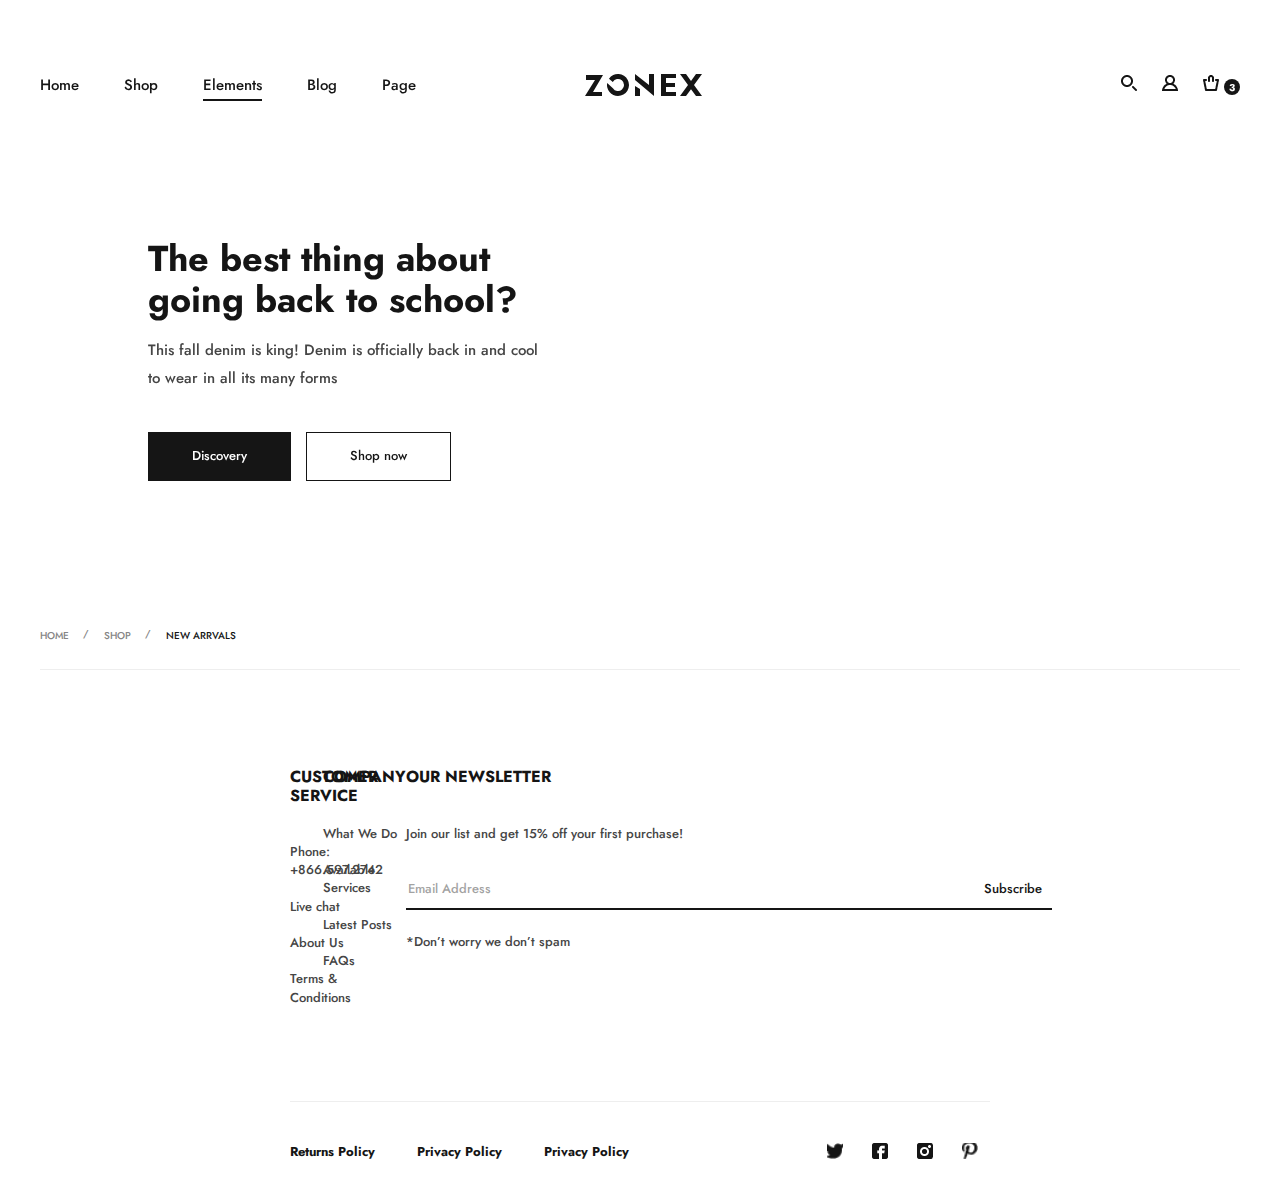
==== catalog.html @ 2f4a209f "Add catalog.html and style catalog" ====
<!DOCTYPE html>
<html lang="ru">

<head>
	<meta charset="UTF-8">
	<meta name="viewport" content="width=device-width, initial-scale=1.0">
	<link rel="shortcut icon" href="img/favicon.ico" type="image/x-icon">
	<meta http-equiv="X-UA-Compatible" content="ie=edge">
	<meta name="theme-color" content="#111111">
	<title>New site</title>
	<link rel="stylesheet" href="css/main.min.css">
</head>

<body>
	<div class="site-container">
		<header class="header catalog-header">
	<div class="container header__container container-narrow">
		<nav class="nav header__nav">
			<ul class="nav__list">
				<li class="nav__item"><a href="#" class="main-link nav__link">Home</a></li>
				<li class="nav__item"><a href="#" class="main-link nav__link">Shop</a></li>
				<li class="nav__item"><a href="#" class="main-link nav__link nav__link--current">Elements</a></li>
				<li class="nav__item"><a href="#" class="main-link nav__link">Blog</a></li>
				<li class="nav__item"><a href="#" class="main-link nav__link">Page</a></li>
			</ul>
		</nav>

		<a href="#" class="logo header__logo" aria-label="logo">
			<svg>
				<use xlink:href="./img/sprite.svg#logo" />
			</svg>
		</a>

		<ul class="shop-nav header__shop-nav">
			<li class="shop-nav__item">
				<form action="#" class="shop-nav__search-form search-form">
					<button class="search-form__btn btn-reset" aria-label="Find"></button>
				</form>
			</li>
			<li class="shop-nav__item">
				<a href="#" class="shop-nav__link shop-nav__link--user" aria-label="Go to cabinet"></a>
			</li>
			<li class="shop-nav__item">
				<a href="#" class="shop-nav__link cart" aria-label="Go to cart">
					<span class="cart__icon"></span>
					<span class="cart__quantity">3</span>
				</a>
			</li>
		</ul>
	</div>
</header>
		<main class="main">
			<div class="hero-catalog">
	<div class="container hero-catalog__container container-narrow">
		<div class="hero-catalog__slider">
			<div class="swiper-wrapper">

				<div class="swiper-slide">
					<div class="catalog-slide">
						<h2 class="catalog-slide__title">The best thing about going back to school?</h2>
						<p class="catalog-slide__descr">This fall denim is king! Denim is officially back in and cool to wear in all
							its many forms</p>
						<div class="catalog-slide__btns">
							<a href="#" class="catalog-slide__link catalog-slide__link--dark">Discovery</a>
							<a href="#" class="catalog-slide__link catalog-slide__link--light">Shop now</a>
						</div>
					</div>
				</div>

			</div>
		</div>
	</div>
</div>
			<section class="catalog">
				<h2 class="visually-hidden">catalog</h2>
				<div class="breadcrumbs">
	<div class="container container-narrow">
		<ul class="breadcrumbs__list">
			<li class="breadcrumbs__item"><a href="#" class="breadcrumbs__link">Home</a></li>
			<li class="breadcrumbs__item"><a href="#" class="breadcrumbs__link">Shop</a></li>
			<li class="breadcrumbs__item"><a href="#" class="breadcrumbs__link breadcrumbs__link--current">New Arrvals</a>
			</li>
		</ul>
	</div>
</div>
				<div class="catalog-content">
					
					
				</div>
			</section>

		</main>
		<footer class="footer">
	<div class="container footer__container">
		<div class="footer__content">
			<div class="footer__top">
				<div class="footer__column">
					<h3 class="footer__title">Customer service</h3>
					<ul class="footer__list">
						<li class="footer__item">
							<a href="tel:+8665972742" class="footer__link">Phone: +866.597.2742</a>
						</li>
						<li class="footer__item">
							<a href="#" class="footer__link">Live chat</a>
						</li>
						<li class="footer__item">
							<a href="#" class="footer__link">About Us</a>
						</li>
						<li class="footer__item">
							<a href="#" class="footer__link">Terms & Conditions</a>
						</li>
					</ul>
				</div>

				<div class="footer__column">
					<h3 class="footer__title">Company</h3>
					<ul class="footer__list">
						<li class="footer__item">
							<a href="#" class="footer__link">What We Do</a>
						</li>
						<li class="footer__item">
							<a href="#" class="footer__link">Available Services</a>
						</li>
						<li class="footer__item">
							<a href="#" class="footer__link">Latest Posts</a>
						</li>
						<li class="footer__item">
							<a href="#" class="footer__link">FAQs</a>
						</li>
					</ul>
				</div>

				<div class="footer__column">
					<h3 class="footer__title">Our newsletter</h3>
					<form action="#" class="footer__form subscribe-form">
						<h4 class="subscribe-form__title">Join our list and get 15% off your first purchase!</h4>
						<label class="subscribe-form__field">
							<input type="email" class="subscribe-form__email" placeholder="Email Address" required />
						</label>
						<button class="btn-reset subscribe-form__btn">Subscribe</button>
					</form>
					<span class="footer__text">*Don’t worry we don’t spam</span>
				</div>
			</div>

			<div class="footer__bottom">
				<div class="footer__left">
					<ul class="footer__list footer__list--row">
						<li class="footer__item">
							<a href="#" class="footer__link footer__link--row">Returns Policy</a>
						</li>
						<li class="footer__item">
							<a href="#" class="footer__link footer__link--row">Privacy Policy</a>
						</li>
						<li class="footer__item">
							<a href="#" class="footer__link footer__link--row">Privacy Policy</a>
						</li>
					</ul>
				</div>

				<div class="footer__right">
					<ul class="social footer__social">
						<li class="social__item">
							<a href="#" class="social__link social__link--tw" aria-label="Go to twitter"></a>
						</li>
						<li class="social__item">
							<a href="#" class="social__link social__link--fb" aria-label="Go to facebook"></a>
						</li>
						<li class="social__item">
							<a href="#" class="social__link social__link--in" aria-label="Go to instagram"></a>
						</li>
						<li class="social__item">
							<a href="#" class="social__link social__link--pin" aria-label="Go to pinterest"></a>
						</li>
					</ul>
				</div>
			</div>
		</div>
	</div>
</footer>
		
	</div>
	<script src="js/main.js"></script>
</body>

</html>
---- css/main.min.css ----
@font-face{font-family:swiper-icons;src:url('data:application/font-woff;charset=utf-8;base64, [base64]//wADZ2x5ZgAAAywAAADMAAAD2MHtryVoZWFkAAABbAAAADAAAAA2E2+eoWhoZWEAAAGcAAAAHwAAACQC9gDzaG10eAAAAigAAAAZAAAArgJkABFsb2NhAAAC0AAAAFoAAABaFQAUGG1heHAAAAG8AAAAHwAAACAAcABAbmFtZQAAA/gAAAE5AAACXvFdBwlwb3N0AAAFNAAAAGIAAACE5s74hXjaY2BkYGAAYpf5Hu/j+W2+MnAzMYDAzaX6QjD6/4//Bxj5GA8AuRwMYGkAPywL13jaY2BkYGA88P8Agx4j+/8fQDYfA1AEBWgDAIB2BOoAeNpjYGRgYNBh4GdgYgABEMnIABJzYNADCQAACWgAsQB42mNgYfzCOIGBlYGB0YcxjYGBwR1Kf2WQZGhhYGBiYGVmgAFGBiQQkOaawtDAoMBQxXjg/wEGPcYDDA4wNUA2CCgwsAAAO4EL6gAAeNpj2M0gyAACqxgGNWBkZ2D4/wMA+xkDdgAAAHjaY2BgYGaAYBkGRgYQiAHyGMF8FgYHIM3DwMHABGQrMOgyWDLEM1T9/w8UBfEMgLzE////P/5//f/V/xv+r4eaAAeMbAxwIUYmIMHEgKYAYjUcsDAwsLKxc3BycfPw8jEQA/[base64]/uznmfPFBNODM2K7MTQ45YEAZqGP81AmGGcF3iPqOop0r1SPTaTbVkfUe4HXj97wYE+yNwWYxwWu4v1ugWHgo3S1XdZEVqWM7ET0cfnLGxWfkgR42o2PvWrDMBSFj/IHLaF0zKjRgdiVMwScNRAoWUoH78Y2icB/yIY09An6AH2Bdu/UB+yxopYshQiEvnvu0dURgDt8QeC8PDw7Fpji3fEA4z/PEJ6YOB5hKh4dj3EvXhxPqH/SKUY3rJ7srZ4FZnh1PMAtPhwP6fl2PMJMPDgeQ4rY8YT6Gzao0eAEA409DuggmTnFnOcSCiEiLMgxCiTI6Cq5DZUd3Qmp10vO0LaLTd2cjN4fOumlc7lUYbSQcZFkutRG7g6JKZKy0RmdLY680CDnEJ+UMkpFFe1RN7nxdVpXrC4aTtnaurOnYercZg2YVmLN/d/gczfEimrE/fs/bOuq29Zmn8tloORaXgZgGa78yO9/cnXm2BpaGvq25Dv9S4E9+5SIc9PqupJKhYFSSl47+Qcr1mYNAAAAeNptw0cKwkAAAMDZJA8Q7OUJvkLsPfZ6zFVERPy8qHh2YER+3i/BP83vIBLLySsoKimrqKqpa2hp6+jq6RsYGhmbmJqZSy0sraxtbO3sHRydnEMU4uR6yx7JJXveP7WrDycAAAAAAAH//wACeNpjYGRgYOABYhkgZgJCZgZNBkYGLQZtIJsFLMYAAAw3ALgAeNolizEKgDAQBCchRbC2sFER0YD6qVQiBCv/H9ezGI6Z5XBAw8CBK/m5iQQVauVbXLnOrMZv2oLdKFa8Pjuru2hJzGabmOSLzNMzvutpB3N42mNgZGBg4GKQYzBhYMxJLMlj4GBgAYow/P/PAJJhLM6sSoWKfWCAAwDAjgbRAAB42mNgYGBkAIIbCZo5IPrmUn0hGA0AO8EFTQAA') format('woff');font-weight:400;font-style:normal}:root{--swiper-theme-color:#007aff;--swiper-navigation-size:44px;--color-black:#000;--color-white:#fff;--color-dark:#151515;--color-quillGray:#e5e5e3;--color-gray:#858585;--color-tundora:#454545}.swiper-container{margin-left:auto;margin-right:auto;position:relative;overflow:hidden;list-style:none;padding:0;z-index:1}.swiper-container-vertical>.swiper-wrapper{flex-direction:column}.swiper-wrapper{position:relative;width:100%;height:100%;z-index:1;display:flex;transition-property:transform;box-sizing:content-box}.swiper-container-android .swiper-slide,.swiper-wrapper{transform:translate3d(0,0,0)}.swiper-container-multirow>.swiper-wrapper{flex-wrap:wrap}.swiper-container-multirow-column>.swiper-wrapper{flex-wrap:wrap;flex-direction:column}.swiper-container-free-mode>.swiper-wrapper{transition-timing-function:ease-out;margin:0 auto}.swiper-slide{flex-shrink:0;width:100%;height:100%;position:relative;transition-property:transform}.swiper-slide-invisible-blank{visibility:hidden}.swiper-container-autoheight,.swiper-container-autoheight .swiper-slide{height:auto}.swiper-container-autoheight .swiper-wrapper{align-items:flex-start;transition-property:transform,height}.swiper-container-3d{perspective:1200px}.swiper-container-3d .swiper-cube-shadow,.swiper-container-3d .swiper-slide,.swiper-container-3d .swiper-slide-shadow-bottom,.swiper-container-3d .swiper-slide-shadow-left,.swiper-container-3d .swiper-slide-shadow-right,.swiper-container-3d .swiper-slide-shadow-top,.swiper-container-3d .swiper-wrapper{transform-style:preserve-3d}.swiper-container-3d .swiper-slide-shadow-bottom,.swiper-container-3d .swiper-slide-shadow-left,.swiper-container-3d .swiper-slide-shadow-right,.swiper-container-3d .swiper-slide-shadow-top{position:absolute;left:0;top:0;width:100%;height:100%;pointer-events:none;z-index:10}.swiper-container-3d .swiper-slide-shadow-left{background-image:linear-gradient(to left,rgba(0,0,0,.5),rgba(0,0,0,0))}.swiper-container-3d .swiper-slide-shadow-right{background-image:linear-gradient(to right,rgba(0,0,0,.5),rgba(0,0,0,0))}.swiper-container-3d .swiper-slide-shadow-top{background-image:linear-gradient(to top,rgba(0,0,0,.5),rgba(0,0,0,0))}.swiper-container-3d .swiper-slide-shadow-bottom{background-image:linear-gradient(to bottom,rgba(0,0,0,.5),rgba(0,0,0,0))}.swiper-container-css-mode>.swiper-wrapper{overflow:auto;scrollbar-width:none;-ms-overflow-style:none}.swiper-container-css-mode>.swiper-wrapper::-webkit-scrollbar{display:none}.swiper-container-css-mode>.swiper-wrapper>.swiper-slide{scroll-snap-align:start start}.swiper-container-horizontal.swiper-container-css-mode>.swiper-wrapper{scroll-snap-type:x mandatory}.swiper-container-vertical.swiper-container-css-mode>.swiper-wrapper{scroll-snap-type:y mandatory}.swiper-button-next,.swiper-button-prev{position:absolute;top:50%;width:calc(var(--swiper-navigation-size)/ 44 * 27);height:var(--swiper-navigation-size);margin-top:calc(-1 * var(--swiper-navigation-size)/ 2);z-index:10;cursor:pointer;display:flex;align-items:center;justify-content:center;color:var(--swiper-navigation-color,var(--swiper-theme-color))}.swiper-button-next.swiper-button-disabled,.swiper-button-prev.swiper-button-disabled{opacity:.35;cursor:auto;pointer-events:none}.swiper-button-next:after,.swiper-button-prev:after{font-family:swiper-icons;font-size:var(--swiper-navigation-size);text-transform:none!important;letter-spacing:0;text-transform:none;font-variant:initial;line-height:1}.swiper-button-prev,.swiper-container-rtl .swiper-button-next{left:10px;right:auto}.swiper-button-prev:after,.swiper-container-rtl .swiper-button-next:after{content:'prev'}.swiper-button-next,.swiper-container-rtl .swiper-button-prev{right:10px;left:auto}.swiper-button-next:after,.swiper-container-rtl .swiper-button-prev:after{content:'next'}.swiper-button-next.swiper-button-white,.swiper-button-prev.swiper-button-white{--swiper-navigation-color:#ffffff}.swiper-button-next.swiper-button-black,.swiper-button-prev.swiper-button-black{--swiper-navigation-color:#000000}.swiper-button-lock{display:none}.swiper-pagination{position:absolute;text-align:center;transition:opacity .3s;transform:translate3d(0,0,0);z-index:10}.swiper-pagination.swiper-pagination-hidden{opacity:0}.swiper-container-horizontal>.swiper-pagination-bullets,.swiper-pagination-custom,.swiper-pagination-fraction{left:0;width:100%}.swiper-pagination-bullets-dynamic{overflow:hidden;font-size:0}.swiper-pagination-bullets-dynamic .swiper-pagination-bullet{transform:scale(.33);position:relative}.swiper-pagination-bullets-dynamic .swiper-pagination-bullet-active,.swiper-pagination-bullets-dynamic .swiper-pagination-bullet-active-main{transform:scale(1)}.swiper-pagination-bullets-dynamic .swiper-pagination-bullet-active-prev{transform:scale(.66)}.swiper-pagination-bullets-dynamic .swiper-pagination-bullet-active-prev-prev{transform:scale(.33)}.swiper-pagination-bullets-dynamic .swiper-pagination-bullet-active-next{transform:scale(.66)}.swiper-pagination-bullets-dynamic .swiper-pagination-bullet-active-next-next{transform:scale(.33)}.swiper-pagination-bullet{width:8px;height:8px;display:inline-block;border-radius:100%;background:#000;opacity:.2}button.swiper-pagination-bullet{border:none;margin:0;padding:0;box-shadow:none;-webkit-appearance:none;-moz-appearance:none;appearance:none}.swiper-pagination-clickable .swiper-pagination-bullet{cursor:pointer}.swiper-pagination-bullet-active{opacity:1;background:var(--swiper-pagination-color,var(--swiper-theme-color))}.swiper-container-vertical>.swiper-pagination-bullets{right:10px;top:50%;transform:translate3d(0,-50%,0)}.swiper-container-vertical>.swiper-pagination-bullets .swiper-pagination-bullet{margin:6px 0;display:block}.swiper-container-vertical>.swiper-pagination-bullets.swiper-pagination-bullets-dynamic{top:50%;transform:translateY(-50%);width:8px}.swiper-container-vertical>.swiper-pagination-bullets.swiper-pagination-bullets-dynamic .swiper-pagination-bullet{display:inline-block;transition:transform .2s,top .2s}.swiper-container-horizontal>.swiper-pagination-bullets.swiper-pagination-bullets-dynamic{left:50%;transform:translateX(-50%);white-space:nowrap}.swiper-container-horizontal>.swiper-pagination-bullets.swiper-pagination-bullets-dynamic .swiper-pagination-bullet{transition:transform .2s,left .2s}.swiper-container-horizontal.swiper-container-rtl>.swiper-pagination-bullets-dynamic .swiper-pagination-bullet{transition:transform .2s,right .2s}.swiper-pagination-progressbar{background:rgba(0,0,0,.25);position:absolute}.swiper-pagination-progressbar .swiper-pagination-progressbar-fill{background:var(--swiper-pagination-color,var(--swiper-theme-color));position:absolute;left:0;top:0;width:100%;height:100%;transform:scale(0);transform-origin:left top}.swiper-container-rtl .swiper-pagination-progressbar .swiper-pagination-progressbar-fill{transform-origin:right top}.swiper-container-horizontal>.swiper-pagination-progressbar,.swiper-container-vertical>.swiper-pagination-progressbar.swiper-pagination-progressbar-opposite{width:100%;height:4px;left:0;top:0}.swiper-container-horizontal>.swiper-pagination-progressbar.swiper-pagination-progressbar-opposite,.swiper-container-vertical>.swiper-pagination-progressbar{width:4px;height:100%;left:0;top:0}.swiper-pagination-white{--swiper-pagination-color:#ffffff}.swiper-pagination-black{--swiper-pagination-color:#000000}.swiper-pagination-lock{display:none}.swiper-scrollbar{border-radius:10px;position:relative;-ms-touch-action:none;background:rgba(0,0,0,.1)}.swiper-container-horizontal>.swiper-scrollbar{position:absolute;left:1%;bottom:3px;z-index:50;height:5px;width:98%}.swiper-container-vertical>.swiper-scrollbar{position:absolute;right:3px;top:1%;z-index:50;width:5px;height:98%}.swiper-scrollbar-drag{height:100%;width:100%;position:relative;background:rgba(0,0,0,.5);border-radius:10px;left:0;top:0}.swiper-scrollbar-cursor-drag{cursor:move}.swiper-scrollbar-lock{display:none}.swiper-zoom-container{width:100%;height:100%;display:flex;justify-content:center;align-items:center;text-align:center}.swiper-zoom-container>canvas,.swiper-zoom-container>img,.swiper-zoom-container>svg{max-width:100%;max-height:100%;object-fit:contain}.swiper-slide-zoomed{cursor:move}.swiper-lazy-preloader{width:42px;height:42px;position:absolute;left:50%;top:50%;margin-left:-21px;margin-top:-21px;z-index:10;transform-origin:50%;animation:1s linear infinite swiper-preloader-spin;box-sizing:border-box;border:4px solid var(--swiper-preloader-color,var(--swiper-theme-color));border-radius:50%;border-top-color:transparent}.swiper-lazy-preloader-white{--swiper-preloader-color:#fff}.swiper-lazy-preloader-black{--swiper-preloader-color:#000}@keyframes swiper-preloader-spin{100%{transform:rotate(360deg)}}.swiper-container .swiper-notification{position:absolute;left:0;top:0;pointer-events:none;opacity:0;z-index:-1000}.swiper-container-fade.swiper-container-free-mode .swiper-slide{transition-timing-function:ease-out}.swiper-container-fade .swiper-slide{pointer-events:none;transition-property:opacity}.swiper-container-fade .swiper-slide .swiper-slide{pointer-events:none}.swiper-container-fade .swiper-slide-active,.swiper-container-fade .swiper-slide-active .swiper-slide-active{pointer-events:auto}.swiper-container-cube{overflow:visible}.swiper-container-cube .swiper-slide{pointer-events:none;-webkit-backface-visibility:hidden;backface-visibility:hidden;z-index:1;visibility:hidden;transform-origin:0 0;width:100%;height:100%}.swiper-container-cube .swiper-slide .swiper-slide{pointer-events:none}.swiper-container-cube.swiper-container-rtl .swiper-slide{transform-origin:100% 0}.swiper-container-cube .swiper-slide-active,.swiper-container-cube .swiper-slide-active .swiper-slide-active{pointer-events:auto}.swiper-container-cube .swiper-slide-active,.swiper-container-cube .swiper-slide-next,.swiper-container-cube .swiper-slide-next+.swiper-slide,.swiper-container-cube .swiper-slide-prev{pointer-events:auto;visibility:visible}.swiper-container-cube .swiper-slide-shadow-bottom,.swiper-container-cube .swiper-slide-shadow-left,.swiper-container-cube .swiper-slide-shadow-right,.swiper-container-cube .swiper-slide-shadow-top{z-index:0;-webkit-backface-visibility:hidden;backface-visibility:hidden}.swiper-container-cube .swiper-cube-shadow{position:absolute;left:0;bottom:0;width:100%;height:100%;background:#000;opacity:.6;-webkit-filter:blur(50px);filter:blur(50px);z-index:0}.swiper-container-flip{overflow:visible}.swiper-container-flip .swiper-slide{pointer-events:none;-webkit-backface-visibility:hidden;backface-visibility:hidden;z-index:1}.swiper-container-flip .swiper-slide .swiper-slide{pointer-events:none}.swiper-container-flip .swiper-slide-active,.swiper-container-flip .swiper-slide-active .swiper-slide-active{pointer-events:auto}.swiper-container-flip .swiper-slide-shadow-bottom,.swiper-container-flip .swiper-slide-shadow-left,.swiper-container-flip .swiper-slide-shadow-right,.swiper-container-flip .swiper-slide-shadow-top{z-index:0;-webkit-backface-visibility:hidden;backface-visibility:hidden}@font-face{font-family:Jost;src:url(../fonts/Jost-Bold.woff2) format("woff2");font-weight:700;font-display:swap;font-style:normal}@font-face{font-family:Jost;src:url(../fonts/Jost-Medium.woff2) format("woff2");font-weight:500;font-display:swap;font-style:normal}/*! normalize.css v8.0.1 | MIT License | github.com/necolas/normalize.css */html{line-height:1.15;-webkit-text-size-adjust:100%;box-sizing:border-box}details,main{display:block}h1{font-size:2em;margin:.67em 0}hr{box-sizing:content-box;height:0;overflow:visible}code,kbd,pre,samp{font-family:monospace,monospace;font-size:1em}a{background-color:transparent;text-decoration:none;color:inherit}abbr[title]{border-bottom:none;text-decoration:underline;-webkit-text-decoration:underline dotted;text-decoration:underline dotted}b,strong{font-weight:bolder}small{font-size:80%}sub,sup{font-size:75%;line-height:0;position:relative;vertical-align:baseline}sub{bottom:-.25em}sup{top:-.5em}img{border-style:none;max-width:100%}button,input,optgroup,select,textarea{font-family:inherit;font-size:100%;line-height:1.15;margin:0}button,input{overflow:visible}button,select{text-transform:none}[type=button],[type=reset],[type=submit],button{-webkit-appearance:button}[type=button]::-moz-focus-inner,[type=reset]::-moz-focus-inner,[type=submit]::-moz-focus-inner,button::-moz-focus-inner{border-style:none;padding:0}[type=button]:-moz-focusring,[type=reset]:-moz-focusring,[type=submit]:-moz-focusring,button:-moz-focusring{outline:ButtonText dotted 1px}fieldset{padding:.35em .75em .625em}legend{box-sizing:border-box;color:inherit;display:table;max-width:100%;padding:0;white-space:normal}progress{vertical-align:baseline}textarea{overflow:auto}[type=checkbox],[type=radio]{box-sizing:border-box;padding:0}[type=number]::-webkit-inner-spin-button,[type=number]::-webkit-outer-spin-button{height:auto}[type=search]{-webkit-appearance:textfield;outline-offset:-2px}[type=search]::-webkit-search-decoration{-webkit-appearance:none}::-webkit-file-upload-button{-webkit-appearance:button;font:inherit}summary{display:list-item}[hidden],template{display:none}*,::after,::before{box-sizing:inherit}body{margin:0;font-family:Jost,sans-serif;font-weight:500;color:var(--color-dark);background-color:var(--color-white)}ul{list-style:none;margin:0;padding:0}.is-outer{position:relative!important;left:-9999px!important}.site-container{overflow:hidden}.stop-scroll{position:fixed;left:0;top:0;overflow:hidden;width:100%;height:100vh}.is-hidden{display:none!important}.for-mobile{display:none}@media (max-width:1024px){.for-mobile{display:block}}.error{border:2px solid #ff4019!important}.visually-hidden{position:absolute!important;clip:rect(1px 1px 1px 1px);clip:rect(1px,1px,1px,1px);padding:0!important;border:0!important;height:1px!important;width:1px!important;overflow:hidden}.btn-reset{border:none;padding:0;background:0 0;cursor:pointer}.container{margin:0 auto;padding:0 40px}.js-focus-visible :focus:not(.focus-visible){outline:0}.main-link{font-size:15px;position:relative;color:var(--color-dark)}.main-link::before{position:absolute;content:"";display:block;width:0;height:2px;bottom:-5px;left:0;background-color:currentColor;opacity:0;transition:.3s}.main-link--white{color:var(--color-white)}.main-link:hover::before{width:100%;opacity:1}.container-narrow{max-width:1406px}.header{position:absolute;top:0;left:0;width:100%;z-index:1000}.header__container{display:flex;justify-content:space-between;align-items:center;padding-top:36px;padding-bottom:36px}.header__shop-nav{margin-left:250px}.logo{width:117px;height:22px}.logo svg{display:block;width:100%;height:100%;-o-object-fit:cover;object-fit:cover;fill:var(--color-dark)}.catalog-header{padding-top:38px}.nav__list{display:flex}.nav__item:not(:last-child){margin-right:45px}.nav__link--current::before{width:100%;opacity:1}.shop-nav{display:flex;align-items:center}.shop-nav__item:not(:last-child){margin-right:25px}.shop-nav__link{display:inline-block;width:16px;height:16px;background-position:center;background-repeat:no-repeat;background-size:cover}.shop-nav__link--user{background-image:url(../img/user.png)}.cart{width:auto;height:auto}.cart__icon{display:inline-block;width:16px;height:16px;background-position:center;background-repeat:no-repeat;background-size:cover;background-image:url(../img/cart.png)}.cart__quantity{display:inline-flex;align-items:center;border-radius:25px;font-size:10px;font-weight:700;padding:0 5px;height:16px;color:var(--color-white);background-color:var(--color-dark)}.search-form__btn{display:inline-block;width:16px;height:16px;background-image:url(../img/search.png);background-position:center;background-repeat:no-repeat;background-size:cover}.hero{position:relative;height:100vh;min-height:700px;background-color:var(--color-quillGray)}.hero::before{position:absolute;content:"";top:0;left:0;right:0;bottom:0;width:100%;background-color:rgba(var(--color-black),.5)}.hero__container{position:relative;height:100%}.hero__title{max-width:560px;margin:0 0 40px;font-size:72px;font-weight:700}.hero__descr{font-size:18px;margin:0}.hero__image{position:absolute;right:273px;bottom:0;height:967px;max-height:90%}.hero__content{display:flex;flex-direction:column;align-items:flex-start;justify-content:center;padding:0 260px;height:100%}.banner-slider{width:100%;height:100%;overflow:hidden}.banner-slider .swiper-slide{height:100%}.swiper-container-horizontal>.swiper-pagination-bullets,.swiper-pagination-custom,.swiper-pagination-fraction{bottom:46px}.swiper-container-horizontal>.swiper-pagination-bullets .swiper-pagination-bullet{margin:0 12px;width:6px;height:6px;background-color:var(--color-white);opacity:.5}.swiper-container-horizontal>.swiper-pagination-bullets .swiper-pagination-bullet-active{position:relative;background-color:var(--color-dark);opacity:1}.swiper-container-horizontal>.swiper-pagination-bullets .swiper-pagination-bullet-active::before{position:absolute;content:"";left:50%;top:50%;width:20px;height:20px;z-index:-1;transform:translate(-50%,-50%);background-color:var(--color-white);border-radius:100%}.marketing{position:absolute;bottom:50px;left:50px;display:flex;padding:10px;width:280px;background-color:var(--color-white);box-shadow:0 5px 30px 0 rgba(0,0,0,.1);z-index:10;transform:translateX(-150vw);transition:transform .3s}.marketing--visible{transform:translateX(0)}.marketing__text{margin-left:10px;min-height:34px}.marketing__image{flex-shrink:0}.marketing__image img{width:100%;height:100%;-o-object-fit:cover;object-fit:cover}.marketing__descr{display:block;font-size:11px;margin-bottom:5px;color:var(--color-gray)}.marketing__title{font-size:15px;margin:0 0 7px;padding-right:20px}.marketing__when-from{display:block;font-size:11px;padding-right:40px;color:var(--color-gray)}.marketing__close{position:absolute;right:10px;top:10px;padding:0;width:10px;height:10px;background-image:url(../img/close.png);background-repeat:no-repeat;background-size:cover}.banners__container{padding-top:50px;padding-bottom:50px}.banners__list{display:flex}.banners__item{flex-shrink:0;width:33%}.banners__item:not(:last-child){margin-right:.6%}.banners-article{padding:54px 45% 54px 60px;min-height:290px;background-color:#eeeeec;background-position:center;background-repeat:no-repeat;background-size:cover}.banners-article--midseason{background-image:url(../img/midseason.jpg)}.banners-article--summer{background-image:url(../img/summer.jpg)}.banners-article--accs{background-image:url(../img/accs.jpg)}.banners-article__title{margin:0 0 20px;font-size:36px}.main-products__container{padding-top:55px;padding-bottom:55px}.main-products__nav{display:flex;justify-content:center;margin-bottom:46px}.main-products__item{margin:0 18px}.main-products__btn{font-size:24px}.main-products__btn--current::before{width:100%;opacity:1}.main-products__more{display:inline-flex;flex-direction:column;align-items:center;color:var(--color-gray);font-size:13px;font-weight:500;margin-top:95px}.main-products__more span{display:inline-block;margin-bottom:12px}.main-products__more svg{width:12px;height:21px;fill:var(--color-dark)}.main-products__btn-center{text-align:center}.product{position:relative}.product__image{margin-bottom:20px}.product__image img{-o-object-fit:cover;object-fit:cover;max-height:100%}.product__title{margin:0 0 8px;font-size:13px;color:var(--color-tundora)}.product__title a::before{position:absolute;content:"";top:0;left:0;right:0;bottom:0}.product__price{font-size:13px;font-weight:700}.products-grid{display:flex;flex-wrap:wrap}.products-grid__item{margin-right:30px;margin-bottom:80px}.products-grid__item:nth-child(5n){margin-right:0}.products-grid__item:nth-last-child(-n+5){margin-bottom:0}.shop-banners{padding-top:45px}.shop-banners__container{display:flex;justify-content:space-between;padding:0}.shop-banner{position:relative;display:flex;flex-direction:column;align-items:center;justify-content:center;width:50%;padding:50px;min-height:420px;color:var(--color-white);background-color:var(--color-dark);background-position:center;background-size:cover;background-repeat:no-repeat}.shop-banner::before{position:absolute;content:"";top:0;left:0;right:0;bottom:0;background-color:rgba(215,8,8,.1)}.shop-banner--men{background-image:url(../img/banner-1.jpg)}.shop-banner--women{background-image:url(../img/banner-2.jpg)}.shop-banner__title{position:relative;font-size:48px;font-weight:500;margin:0 0 20px;z-index:1}.shop-banner__text{position:relative;z-index:1}.hero-catalog{padding-top:120px}.hero-catalog__slider{overflow:hidden;width:100%}.catalog-slide{padding:118px 108px}.catalog-slide__title{margin:0 0 15px;max-width:375px;font-size:36px;font-weight:700}.catalog-slide__descr{margin:0 0 40px;max-width:390px;font-size:15px;line-height:28px;color:var(--color-tundora)}.catalog-slide__btns{display:flex;align-items:center}.catalog-slide__link{display:inline-block;font-size:13px;padding:16px 43px}.catalog-slide__link--dark{border:1px solid var(--color-dark);color:var(--color-white);background-color:var(--color-dark)}.catalog-slide__link--light{border:1px solid var(--color-dark);color:var(--color-dark);background-color:transparent}.catalog-slide__link:not(:last-child){margin-right:15px}.breadcrumbs__list{display:flex;align-items:center;border-bottom:1px solid #eee;padding-top:26px;padding-bottom:26px}.breadcrumbs__item{position:relative}.breadcrumbs__item:not(:last-child){margin-right:35px}.breadcrumbs__item:not(:last-child)::after{position:absolute;content:"/";right:-20px;top:50%;transform:translateY(-50%);font-size:10px;color:var(--color-gray)}.breadcrumbs__link{font-size:10px;text-transform:uppercase;color:var(--color-gray)}.breadcrumbs__link--current{color:var(--color-dark)}.footer__content{padding:98px 250px 0}.footer__top{display:flex;justify-content:space-between;padding-bottom:95px}.footer__column:nth-child(2){margin-left:-60px}.footer__list--row{display:flex;align-items:center}.footer__list--row .footer__item:not(:last-child){margin-right:42px;margin-bottom:0}.footer__item:not(:last-child){margin-bottom:18px}.footer__link{color:var(--color-tundora);font-size:13px}.footer__link--row{color:var(--color-dark);font-weight:700}.footer__title{font-size:16px;font-weight:700;margin:0 0 37px;text-transform:uppercase}.footer__form{transform:translateY(3px);width:646px;margin-bottom:25px}.footer__text{color:var(--color-tundora);font-weight:500;font-size:13px}.footer__bottom{display:flex;align-items:center;justify-content:space-between;border-top:1px solid #eee;padding:40px 0}.footer__social{margin-right:12px}.subscribe-form{position:relative}.subscribe-form__title{margin:0 0 38px;font-size:13px;font-weight:500;color:var(--color-tundora)}.subscribe-form__btn{position:absolute;right:0;bottom:0;z-index:2;font-size:13px;font-weight:500;padding:13px 10px;color:var(--color-dark)}.subscribe-form__field{display:block;width:100%;border-bottom:2px solid var(--color-dark);padding-bottom:10px}.subscribe-form__field input{width:100%;border:none;font-size:13px;font-weight:500;color:var(--color-dark);padding-right:8px}.subscribe-form__field input::-moz-placeholder{color:rgba(69,69,69,.5)}.subscribe-form__field input:-ms-input-placeholder{color:rgba(69,69,69,.5)}.subscribe-form__field input::-ms-input-placeholder{color:rgba(69,69,69,.5)}.subscribe-form__field input::placeholder{color:rgba(69,69,69,.5)}.social{display:flex;align-items:center}.social__item{margin-bottom:0}.social__item:not(:last-child){margin-right:29px}.social__link{display:block;width:16px;height:16px;background-position:center;background-size:cover;background-repeat:no-repeat}.social__link--tw{background-image:url(../img/tw.png)}.social__link--fb{background-image:url(../img/fb.png)}.social__link--in{background-image:url(../img/in.png)}.social__link--pin{background-image:url(../img/pin.png)}
/*# sourceMappingURL=main.min.css.map */
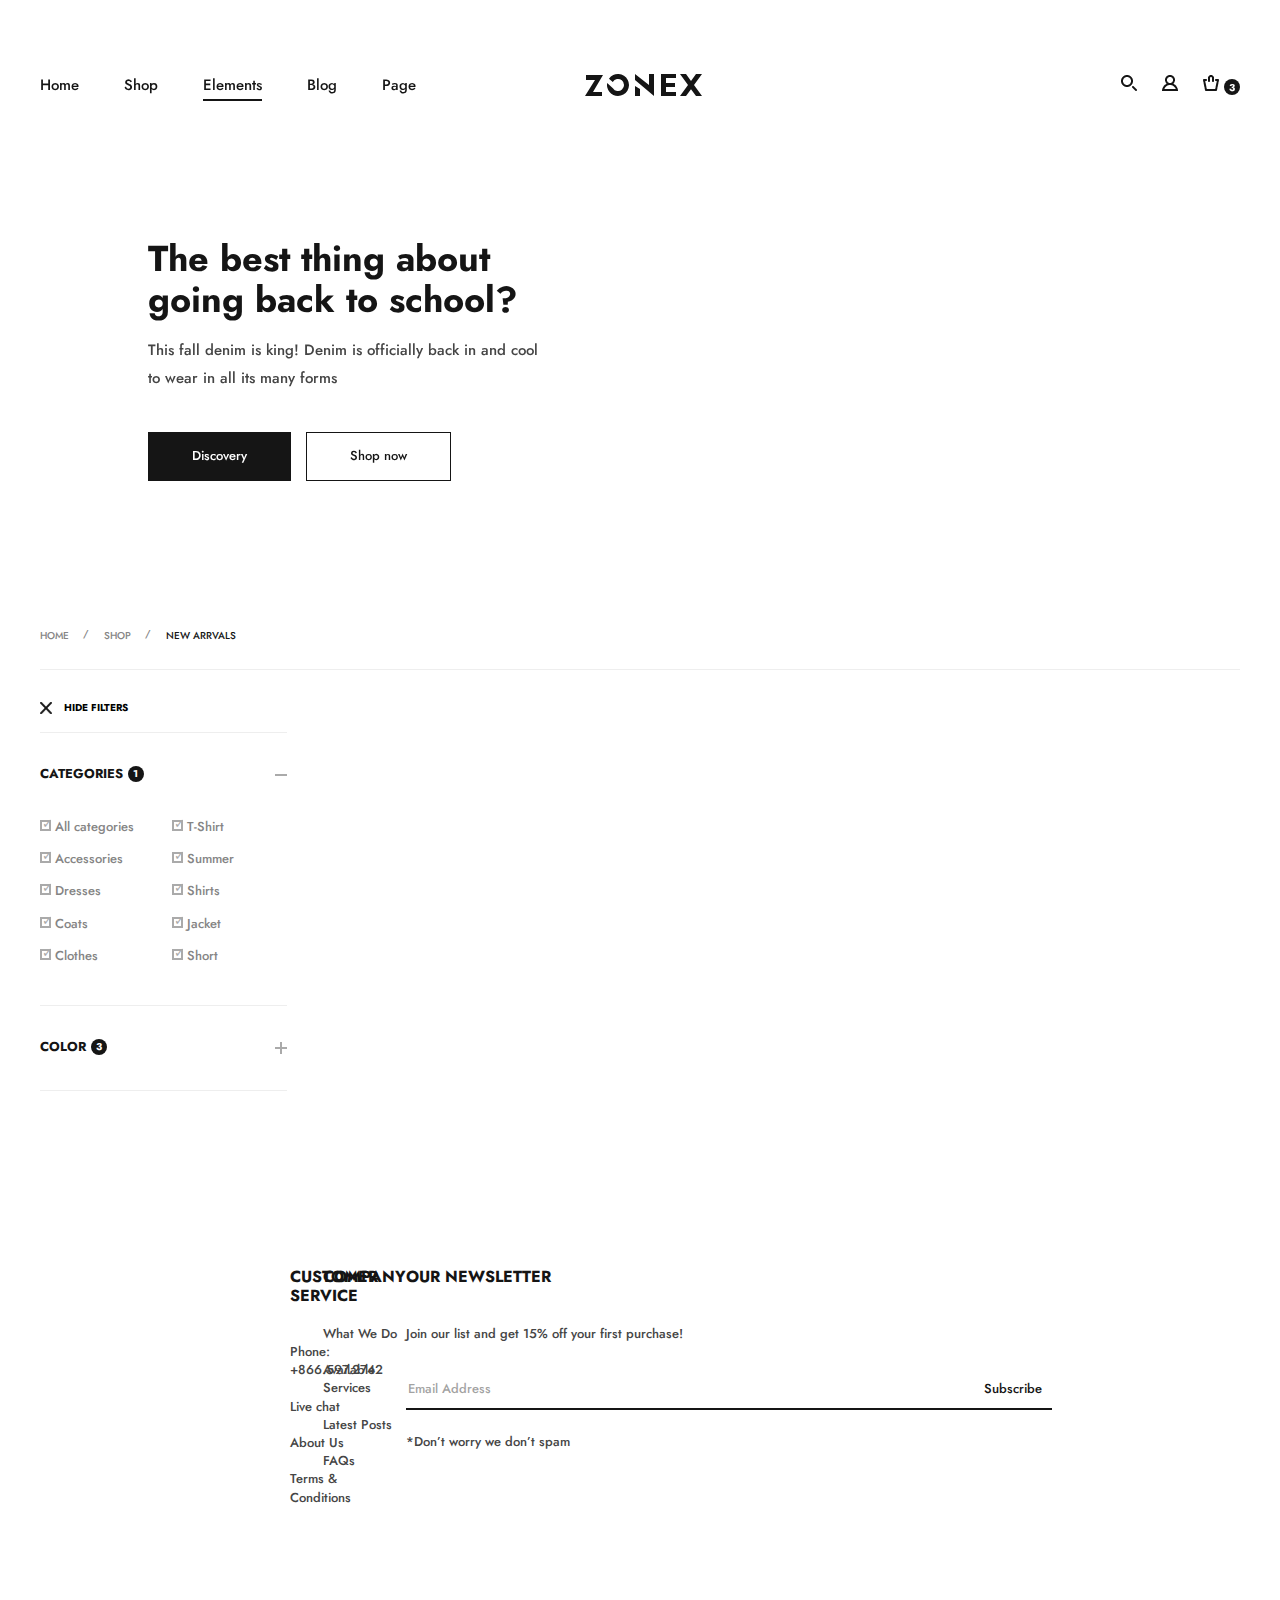
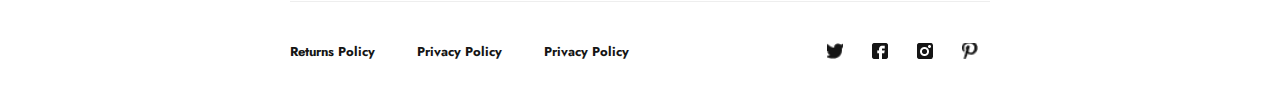
==== commit 810cae3f: "Create block filter" ====
--- a/catalog.html
+++ b/catalog.html
@@ -43,7 +43,7 @@
 			<li class="shop-nav__item">
 				<a href="#" class="shop-nav__link cart" aria-label="Go to cart">
 					<span class="cart__icon"></span>
-					<span class="cart__quantity">3</span>
+					<span class="cart__quantity quantity">3</span>
 				</a>
 			</li>
 		</ul>
@@ -84,8 +84,163 @@
 	</div>
 </div>
 				<div class="catalog-content">
-					
-					
+					<div class="container container-narrow">
+						<div class="catalog-filters">
+	<button class="hide-filters btn-reset">Hide Filters</button>
+	<div class="catalog-filter catalog-filter--open">
+
+		<div class="catalog-filter__top">
+			<div class="catalog-filter__caption">
+				<h3 class="catalog-filter__title">Categories</h3>
+				<span class="catalog-filter__quantity quantity">1</span>
+			</div>
+			<span class="catalog-filter__toggle"></span>
+		</div>
+
+		<div class="catalog-filter__bottom">
+			<ul class="catalog-filter__items">
+				<li class="catalog-filter__item">
+					<label class="custom-checkbox">
+						<input type="checkbox" class="custom-checkbox__input visually-hidden" />
+						<span class="custom-checkbox__text">All categories</span>
+					</label>
+				</li>
+				<li class="catalog-filter__item">
+					<label class="custom-checkbox">
+						<input type="checkbox" class="custom-checkbox__input visually-hidden" />
+						<span class="custom-checkbox__text">Accessories</span>
+					</label>
+				</li>
+				<li class="catalog-filter__item">
+					<label class="custom-checkbox">
+						<input type="checkbox" class="custom-checkbox__input visually-hidden" />
+						<span class="custom-checkbox__text">Dresses</span>
+					</label>
+				</li>
+				<li class="catalog-filter__item">
+					<label class="custom-checkbox">
+						<input type="checkbox" class="custom-checkbox__input visually-hidden" />
+						<span class="custom-checkbox__text">Coats</span>
+					</label>
+				</li>
+				<li class="catalog-filter__item">
+					<label class="custom-checkbox">
+						<input type="checkbox" class="custom-checkbox__input visually-hidden" />
+						<span class="custom-checkbox__text">Clothes</span>
+					</label>
+				</li>
+				<li class="catalog-filter__item">
+					<label class="custom-checkbox">
+						<input type="checkbox" class="custom-checkbox__input visually-hidden" />
+						<span class="custom-checkbox__text">T-Shirt</span>
+					</label>
+				</li>
+				<li class="catalog-filter__item">
+					<label class="custom-checkbox">
+						<input type="checkbox" class="custom-checkbox__input visually-hidden" />
+						<span class="custom-checkbox__text">Summer</span>
+					</label>
+				</li>
+				<li class="catalog-filter__item">
+					<label class="custom-checkbox">
+						<input type="checkbox" class="custom-checkbox__input visually-hidden" />
+						<span class="custom-checkbox__text">Shirts</span>
+					</label>
+				</li>
+				<li class="catalog-filter__item">
+					<label class="custom-checkbox">
+						<input type="checkbox" class="custom-checkbox__input visually-hidden" />
+						<span class="custom-checkbox__text">Jacket</span>
+					</label>
+				</li>
+				<li class="catalog-filter__item">
+					<label class="custom-checkbox">
+						<input type="checkbox" class="custom-checkbox__input visually-hidden" />
+						<span class="custom-checkbox__text">Short</span>
+					</label>
+				</li>
+			</ul>
+		</div>
+	</div>
+
+	<div class="catalog-filter">
+
+		<div class="catalog-filter__top">
+			<div class="catalog-filter__caption">
+				<h3 class="catalog-filter__title">Color</h3>
+				<span class="catalog-filter__quantity quantity">3</span>
+			</div>
+			<span class="catalog-filter__toggle"></span>
+		</div>
+
+		<div class="catalog-filter__bottom">
+			<ul class="catalog-filter__items">
+				<li class="catalog-filter__item">
+					<label class="custom-checkbox">
+						<input type="checkbox" class="custom-checkbox__input visually-hidden" />
+						<span class="custom-checkbox__text">All categories</span>
+					</label>
+				</li>
+				<li class="catalog-filter__item">
+					<label class="custom-checkbox">
+						<input type="checkbox" class="custom-checkbox__input visually-hidden" />
+						<span class="custom-checkbox__text">Accessories</span>
+					</label>
+				</li>
+				<li class="catalog-filter__item">
+					<label class="custom-checkbox">
+						<input type="checkbox" class="custom-checkbox__input visually-hidden" />
+						<span class="custom-checkbox__text">Dresses</span>
+					</label>
+				</li>
+				<li class="catalog-filter__item">
+					<label class="custom-checkbox">
+						<input type="checkbox" class="custom-checkbox__input visually-hidden" />
+						<span class="custom-checkbox__text">Coats</span>
+					</label>
+				</li>
+				<li class="catalog-filter__item">
+					<label class="custom-checkbox">
+						<input type="checkbox" class="custom-checkbox__input visually-hidden" />
+						<span class="custom-checkbox__text">Clothes</span>
+					</label>
+				</li>
+				<li class="catalog-filter__item">
+					<label class="custom-checkbox">
+						<input type="checkbox" class="custom-checkbox__input visually-hidden" />
+						<span class="custom-checkbox__text">T-Shirt</span>
+					</label>
+				</li>
+				<li class="catalog-filter__item">
+					<label class="custom-checkbox">
+						<input type="checkbox" class="custom-checkbox__input visually-hidden" />
+						<span class="custom-checkbox__text">Summer</span>
+					</label>
+				</li>
+				<li class="catalog-filter__item">
+					<label class="custom-checkbox">
+						<input type="checkbox" class="custom-checkbox__input visually-hidden" />
+						<span class="custom-checkbox__text">Shirts</span>
+					</label>
+				</li>
+				<li class="catalog-filter__item">
+					<label class="custom-checkbox">
+						<input type="checkbox" class="custom-checkbox__input visually-hidden" />
+						<span class="custom-checkbox__text">Jacket</span>
+					</label>
+				</li>
+				<li class="catalog-filter__item">
+					<label class="custom-checkbox">
+						<input type="checkbox" class="custom-checkbox__input visually-hidden" />
+						<span class="custom-checkbox__text">Short</span>
+					</label>
+				</li>
+			</ul>
+		</div>
+	</div>
+</div>
+						
+					</div>
 				</div>
 			</section>
 
--- a/css/main.min.css
+++ b/css/main.min.css
@@ -1,2 +1,2 @@
-@font-face{font-family:swiper-icons;src:url('data:application/font-woff;charset=utf-8;base64, [base64]//wADZ2x5ZgAAAywAAADMAAAD2MHtryVoZWFkAAABbAAAADAAAAA2E2+eoWhoZWEAAAGcAAAAHwAAACQC9gDzaG10eAAAAigAAAAZAAAArgJkABFsb2NhAAAC0AAAAFoAAABaFQAUGG1heHAAAAG8AAAAHwAAACAAcABAbmFtZQAAA/gAAAE5AAACXvFdBwlwb3N0AAAFNAAAAGIAAACE5s74hXjaY2BkYGAAYpf5Hu/j+W2+MnAzMYDAzaX6QjD6/4//Bxj5GA8AuRwMYGkAPywL13jaY2BkYGA88P8Agx4j+/8fQDYfA1AEBWgDAIB2BOoAeNpjYGRgYNBh4GdgYgABEMnIABJzYNADCQAACWgAsQB42mNgYfzCOIGBlYGB0YcxjYGBwR1Kf2WQZGhhYGBiYGVmgAFGBiQQkOaawtDAoMBQxXjg/wEGPcYDDA4wNUA2CCgwsAAAO4EL6gAAeNpj2M0gyAACqxgGNWBkZ2D4/wMA+xkDdgAAAHjaY2BgYGaAYBkGRgYQiAHyGMF8FgYHIM3DwMHABGQrMOgyWDLEM1T9/w8UBfEMgLzE////P/5//f/V/xv+r4eaAAeMbAxwIUYmIMHEgKYAYjUcsDAwsLKxc3BycfPw8jEQA/[base64]/uznmfPFBNODM2K7MTQ45YEAZqGP81AmGGcF3iPqOop0r1SPTaTbVkfUe4HXj97wYE+yNwWYxwWu4v1ugWHgo3S1XdZEVqWM7ET0cfnLGxWfkgR42o2PvWrDMBSFj/IHLaF0zKjRgdiVMwScNRAoWUoH78Y2icB/yIY09An6AH2Bdu/UB+yxopYshQiEvnvu0dURgDt8QeC8PDw7Fpji3fEA4z/PEJ6YOB5hKh4dj3EvXhxPqH/SKUY3rJ7srZ4FZnh1PMAtPhwP6fl2PMJMPDgeQ4rY8YT6Gzao0eAEA409DuggmTnFnOcSCiEiLMgxCiTI6Cq5DZUd3Qmp10vO0LaLTd2cjN4fOumlc7lUYbSQcZFkutRG7g6JKZKy0RmdLY680CDnEJ+UMkpFFe1RN7nxdVpXrC4aTtnaurOnYercZg2YVmLN/d/gczfEimrE/fs/bOuq29Zmn8tloORaXgZgGa78yO9/cnXm2BpaGvq25Dv9S4E9+5SIc9PqupJKhYFSSl47+Qcr1mYNAAAAeNptw0cKwkAAAMDZJA8Q7OUJvkLsPfZ6zFVERPy8qHh2YER+3i/BP83vIBLLySsoKimrqKqpa2hp6+jq6RsYGhmbmJqZSy0sraxtbO3sHRydnEMU4uR6yx7JJXveP7WrDycAAAAAAAH//wACeNpjYGRgYOABYhkgZgJCZgZNBkYGLQZtIJsFLMYAAAw3ALgAeNolizEKgDAQBCchRbC2sFER0YD6qVQiBCv/H9ezGI6Z5XBAw8CBK/m5iQQVauVbXLnOrMZv2oLdKFa8Pjuru2hJzGabmOSLzNMzvutpB3N42mNgZGBg4GKQYzBhYMxJLMlj4GBgAYow/P/PAJJhLM6sSoWKfWCAAwDAjgbRAAB42mNgYGBkAIIbCZo5IPrmUn0hGA0AO8EFTQAA') format('woff');font-weight:400;font-style:normal}:root{--swiper-theme-color:#007aff;--swiper-navigation-size:44px;--color-black:#000;--color-white:#fff;--color-dark:#151515;--color-quillGray:#e5e5e3;--color-gray:#858585;--color-tundora:#454545}.swiper-container{margin-left:auto;margin-right:auto;position:relative;overflow:hidden;list-style:none;padding:0;z-index:1}.swiper-container-vertical>.swiper-wrapper{flex-direction:column}.swiper-wrapper{position:relative;width:100%;height:100%;z-index:1;display:flex;transition-property:transform;box-sizing:content-box}.swiper-container-android .swiper-slide,.swiper-wrapper{transform:translate3d(0,0,0)}.swiper-container-multirow>.swiper-wrapper{flex-wrap:wrap}.swiper-container-multirow-column>.swiper-wrapper{flex-wrap:wrap;flex-direction:column}.swiper-container-free-mode>.swiper-wrapper{transition-timing-function:ease-out;margin:0 auto}.swiper-slide{flex-shrink:0;width:100%;height:100%;position:relative;transition-property:transform}.swiper-slide-invisible-blank{visibility:hidden}.swiper-container-autoheight,.swiper-container-autoheight .swiper-slide{height:auto}.swiper-container-autoheight .swiper-wrapper{align-items:flex-start;transition-property:transform,height}.swiper-container-3d{perspective:1200px}.swiper-container-3d .swiper-cube-shadow,.swiper-container-3d .swiper-slide,.swiper-container-3d .swiper-slide-shadow-bottom,.swiper-container-3d .swiper-slide-shadow-left,.swiper-container-3d .swiper-slide-shadow-right,.swiper-container-3d .swiper-slide-shadow-top,.swiper-container-3d .swiper-wrapper{transform-style:preserve-3d}.swiper-container-3d .swiper-slide-shadow-bottom,.swiper-container-3d .swiper-slide-shadow-left,.swiper-container-3d .swiper-slide-shadow-right,.swiper-container-3d .swiper-slide-shadow-top{position:absolute;left:0;top:0;width:100%;height:100%;pointer-events:none;z-index:10}.swiper-container-3d .swiper-slide-shadow-left{background-image:linear-gradient(to left,rgba(0,0,0,.5),rgba(0,0,0,0))}.swiper-container-3d .swiper-slide-shadow-right{background-image:linear-gradient(to right,rgba(0,0,0,.5),rgba(0,0,0,0))}.swiper-container-3d .swiper-slide-shadow-top{background-image:linear-gradient(to top,rgba(0,0,0,.5),rgba(0,0,0,0))}.swiper-container-3d .swiper-slide-shadow-bottom{background-image:linear-gradient(to bottom,rgba(0,0,0,.5),rgba(0,0,0,0))}.swiper-container-css-mode>.swiper-wrapper{overflow:auto;scrollbar-width:none;-ms-overflow-style:none}.swiper-container-css-mode>.swiper-wrapper::-webkit-scrollbar{display:none}.swiper-container-css-mode>.swiper-wrapper>.swiper-slide{scroll-snap-align:start start}.swiper-container-horizontal.swiper-container-css-mode>.swiper-wrapper{scroll-snap-type:x mandatory}.swiper-container-vertical.swiper-container-css-mode>.swiper-wrapper{scroll-snap-type:y mandatory}.swiper-button-next,.swiper-button-prev{position:absolute;top:50%;width:calc(var(--swiper-navigation-size)/ 44 * 27);height:var(--swiper-navigation-size);margin-top:calc(-1 * var(--swiper-navigation-size)/ 2);z-index:10;cursor:pointer;display:flex;align-items:center;justify-content:center;color:var(--swiper-navigation-color,var(--swiper-theme-color))}.swiper-button-next.swiper-button-disabled,.swiper-button-prev.swiper-button-disabled{opacity:.35;cursor:auto;pointer-events:none}.swiper-button-next:after,.swiper-button-prev:after{font-family:swiper-icons;font-size:var(--swiper-navigation-size);text-transform:none!important;letter-spacing:0;text-transform:none;font-variant:initial;line-height:1}.swiper-button-prev,.swiper-container-rtl .swiper-button-next{left:10px;right:auto}.swiper-button-prev:after,.swiper-container-rtl .swiper-button-next:after{content:'prev'}.swiper-button-next,.swiper-container-rtl .swiper-button-prev{right:10px;left:auto}.swiper-button-next:after,.swiper-container-rtl .swiper-button-prev:after{content:'next'}.swiper-button-next.swiper-button-white,.swiper-button-prev.swiper-button-white{--swiper-navigation-color:#ffffff}.swiper-button-next.swiper-button-black,.swiper-button-prev.swiper-button-black{--swiper-navigation-color:#000000}.swiper-button-lock{display:none}.swiper-pagination{position:absolute;text-align:center;transition:opacity .3s;transform:translate3d(0,0,0);z-index:10}.swiper-pagination.swiper-pagination-hidden{opacity:0}.swiper-container-horizontal>.swiper-pagination-bullets,.swiper-pagination-custom,.swiper-pagination-fraction{left:0;width:100%}.swiper-pagination-bullets-dynamic{overflow:hidden;font-size:0}.swiper-pagination-bullets-dynamic .swiper-pagination-bullet{transform:scale(.33);position:relative}.swiper-pagination-bullets-dynamic .swiper-pagination-bullet-active,.swiper-pagination-bullets-dynamic .swiper-pagination-bullet-active-main{transform:scale(1)}.swiper-pagination-bullets-dynamic .swiper-pagination-bullet-active-prev{transform:scale(.66)}.swiper-pagination-bullets-dynamic .swiper-pagination-bullet-active-prev-prev{transform:scale(.33)}.swiper-pagination-bullets-dynamic .swiper-pagination-bullet-active-next{transform:scale(.66)}.swiper-pagination-bullets-dynamic .swiper-pagination-bullet-active-next-next{transform:scale(.33)}.swiper-pagination-bullet{width:8px;height:8px;display:inline-block;border-radius:100%;background:#000;opacity:.2}button.swiper-pagination-bullet{border:none;margin:0;padding:0;box-shadow:none;-webkit-appearance:none;-moz-appearance:none;appearance:none}.swiper-pagination-clickable .swiper-pagination-bullet{cursor:pointer}.swiper-pagination-bullet-active{opacity:1;background:var(--swiper-pagination-color,var(--swiper-theme-color))}.swiper-container-vertical>.swiper-pagination-bullets{right:10px;top:50%;transform:translate3d(0,-50%,0)}.swiper-container-vertical>.swiper-pagination-bullets .swiper-pagination-bullet{margin:6px 0;display:block}.swiper-container-vertical>.swiper-pagination-bullets.swiper-pagination-bullets-dynamic{top:50%;transform:translateY(-50%);width:8px}.swiper-container-vertical>.swiper-pagination-bullets.swiper-pagination-bullets-dynamic .swiper-pagination-bullet{display:inline-block;transition:transform .2s,top .2s}.swiper-container-horizontal>.swiper-pagination-bullets.swiper-pagination-bullets-dynamic{left:50%;transform:translateX(-50%);white-space:nowrap}.swiper-container-horizontal>.swiper-pagination-bullets.swiper-pagination-bullets-dynamic .swiper-pagination-bullet{transition:transform .2s,left .2s}.swiper-container-horizontal.swiper-container-rtl>.swiper-pagination-bullets-dynamic .swiper-pagination-bullet{transition:transform .2s,right .2s}.swiper-pagination-progressbar{background:rgba(0,0,0,.25);position:absolute}.swiper-pagination-progressbar .swiper-pagination-progressbar-fill{background:var(--swiper-pagination-color,var(--swiper-theme-color));position:absolute;left:0;top:0;width:100%;height:100%;transform:scale(0);transform-origin:left top}.swiper-container-rtl .swiper-pagination-progressbar .swiper-pagination-progressbar-fill{transform-origin:right top}.swiper-container-horizontal>.swiper-pagination-progressbar,.swiper-container-vertical>.swiper-pagination-progressbar.swiper-pagination-progressbar-opposite{width:100%;height:4px;left:0;top:0}.swiper-container-horizontal>.swiper-pagination-progressbar.swiper-pagination-progressbar-opposite,.swiper-container-vertical>.swiper-pagination-progressbar{width:4px;height:100%;left:0;top:0}.swiper-pagination-white{--swiper-pagination-color:#ffffff}.swiper-pagination-black{--swiper-pagination-color:#000000}.swiper-pagination-lock{display:none}.swiper-scrollbar{border-radius:10px;position:relative;-ms-touch-action:none;background:rgba(0,0,0,.1)}.swiper-container-horizontal>.swiper-scrollbar{position:absolute;left:1%;bottom:3px;z-index:50;height:5px;width:98%}.swiper-container-vertical>.swiper-scrollbar{position:absolute;right:3px;top:1%;z-index:50;width:5px;height:98%}.swiper-scrollbar-drag{height:100%;width:100%;position:relative;background:rgba(0,0,0,.5);border-radius:10px;left:0;top:0}.swiper-scrollbar-cursor-drag{cursor:move}.swiper-scrollbar-lock{display:none}.swiper-zoom-container{width:100%;height:100%;display:flex;justify-content:center;align-items:center;text-align:center}.swiper-zoom-container>canvas,.swiper-zoom-container>img,.swiper-zoom-container>svg{max-width:100%;max-height:100%;object-fit:contain}.swiper-slide-zoomed{cursor:move}.swiper-lazy-preloader{width:42px;height:42px;position:absolute;left:50%;top:50%;margin-left:-21px;margin-top:-21px;z-index:10;transform-origin:50%;animation:1s linear infinite swiper-preloader-spin;box-sizing:border-box;border:4px solid var(--swiper-preloader-color,var(--swiper-theme-color));border-radius:50%;border-top-color:transparent}.swiper-lazy-preloader-white{--swiper-preloader-color:#fff}.swiper-lazy-preloader-black{--swiper-preloader-color:#000}@keyframes swiper-preloader-spin{100%{transform:rotate(360deg)}}.swiper-container .swiper-notification{position:absolute;left:0;top:0;pointer-events:none;opacity:0;z-index:-1000}.swiper-container-fade.swiper-container-free-mode .swiper-slide{transition-timing-function:ease-out}.swiper-container-fade .swiper-slide{pointer-events:none;transition-property:opacity}.swiper-container-fade .swiper-slide .swiper-slide{pointer-events:none}.swiper-container-fade .swiper-slide-active,.swiper-container-fade .swiper-slide-active .swiper-slide-active{pointer-events:auto}.swiper-container-cube{overflow:visible}.swiper-container-cube .swiper-slide{pointer-events:none;-webkit-backface-visibility:hidden;backface-visibility:hidden;z-index:1;visibility:hidden;transform-origin:0 0;width:100%;height:100%}.swiper-container-cube .swiper-slide .swiper-slide{pointer-events:none}.swiper-container-cube.swiper-container-rtl .swiper-slide{transform-origin:100% 0}.swiper-container-cube .swiper-slide-active,.swiper-container-cube .swiper-slide-active .swiper-slide-active{pointer-events:auto}.swiper-container-cube .swiper-slide-active,.swiper-container-cube .swiper-slide-next,.swiper-container-cube .swiper-slide-next+.swiper-slide,.swiper-container-cube .swiper-slide-prev{pointer-events:auto;visibility:visible}.swiper-container-cube .swiper-slide-shadow-bottom,.swiper-container-cube .swiper-slide-shadow-left,.swiper-container-cube .swiper-slide-shadow-right,.swiper-container-cube .swiper-slide-shadow-top{z-index:0;-webkit-backface-visibility:hidden;backface-visibility:hidden}.swiper-container-cube .swiper-cube-shadow{position:absolute;left:0;bottom:0;width:100%;height:100%;background:#000;opacity:.6;-webkit-filter:blur(50px);filter:blur(50px);z-index:0}.swiper-container-flip{overflow:visible}.swiper-container-flip .swiper-slide{pointer-events:none;-webkit-backface-visibility:hidden;backface-visibility:hidden;z-index:1}.swiper-container-flip .swiper-slide .swiper-slide{pointer-events:none}.swiper-container-flip .swiper-slide-active,.swiper-container-flip .swiper-slide-active .swiper-slide-active{pointer-events:auto}.swiper-container-flip .swiper-slide-shadow-bottom,.swiper-container-flip .swiper-slide-shadow-left,.swiper-container-flip .swiper-slide-shadow-right,.swiper-container-flip .swiper-slide-shadow-top{z-index:0;-webkit-backface-visibility:hidden;backface-visibility:hidden}@font-face{font-family:Jost;src:url(../fonts/Jost-Bold.woff2) format("woff2");font-weight:700;font-display:swap;font-style:normal}@font-face{font-family:Jost;src:url(../fonts/Jost-Medium.woff2) format("woff2");font-weight:500;font-display:swap;font-style:normal}/*! normalize.css v8.0.1 | MIT License | github.com/necolas/normalize.css */html{line-height:1.15;-webkit-text-size-adjust:100%;box-sizing:border-box}details,main{display:block}h1{font-size:2em;margin:.67em 0}hr{box-sizing:content-box;height:0;overflow:visible}code,kbd,pre,samp{font-family:monospace,monospace;font-size:1em}a{background-color:transparent;text-decoration:none;color:inherit}abbr[title]{border-bottom:none;text-decoration:underline;-webkit-text-decoration:underline dotted;text-decoration:underline dotted}b,strong{font-weight:bolder}small{font-size:80%}sub,sup{font-size:75%;line-height:0;position:relative;vertical-align:baseline}sub{bottom:-.25em}sup{top:-.5em}img{border-style:none;max-width:100%}button,input,optgroup,select,textarea{font-family:inherit;font-size:100%;line-height:1.15;margin:0}button,input{overflow:visible}button,select{text-transform:none}[type=button],[type=reset],[type=submit],button{-webkit-appearance:button}[type=button]::-moz-focus-inner,[type=reset]::-moz-focus-inner,[type=submit]::-moz-focus-inner,button::-moz-focus-inner{border-style:none;padding:0}[type=button]:-moz-focusring,[type=reset]:-moz-focusring,[type=submit]:-moz-focusring,button:-moz-focusring{outline:ButtonText dotted 1px}fieldset{padding:.35em .75em .625em}legend{box-sizing:border-box;color:inherit;display:table;max-width:100%;padding:0;white-space:normal}progress{vertical-align:baseline}textarea{overflow:auto}[type=checkbox],[type=radio]{box-sizing:border-box;padding:0}[type=number]::-webkit-inner-spin-button,[type=number]::-webkit-outer-spin-button{height:auto}[type=search]{-webkit-appearance:textfield;outline-offset:-2px}[type=search]::-webkit-search-decoration{-webkit-appearance:none}::-webkit-file-upload-button{-webkit-appearance:button;font:inherit}summary{display:list-item}[hidden],template{display:none}*,::after,::before{box-sizing:inherit}body{margin:0;font-family:Jost,sans-serif;font-weight:500;color:var(--color-dark);background-color:var(--color-white)}ul{list-style:none;margin:0;padding:0}.is-outer{position:relative!important;left:-9999px!important}.site-container{overflow:hidden}.stop-scroll{position:fixed;left:0;top:0;overflow:hidden;width:100%;height:100vh}.is-hidden{display:none!important}.for-mobile{display:none}@media (max-width:1024px){.for-mobile{display:block}}.error{border:2px solid #ff4019!important}.visually-hidden{position:absolute!important;clip:rect(1px 1px 1px 1px);clip:rect(1px,1px,1px,1px);padding:0!important;border:0!important;height:1px!important;width:1px!important;overflow:hidden}.btn-reset{border:none;padding:0;background:0 0;cursor:pointer}.container{margin:0 auto;padding:0 40px}.js-focus-visible :focus:not(.focus-visible){outline:0}.main-link{font-size:15px;position:relative;color:var(--color-dark)}.main-link::before{position:absolute;content:"";display:block;width:0;height:2px;bottom:-5px;left:0;background-color:currentColor;opacity:0;transition:.3s}.main-link--white{color:var(--color-white)}.main-link:hover::before{width:100%;opacity:1}.container-narrow{max-width:1406px}.header{position:absolute;top:0;left:0;width:100%;z-index:1000}.header__container{display:flex;justify-content:space-between;align-items:center;padding-top:36px;padding-bottom:36px}.header__shop-nav{margin-left:250px}.logo{width:117px;height:22px}.logo svg{display:block;width:100%;height:100%;-o-object-fit:cover;object-fit:cover;fill:var(--color-dark)}.catalog-header{padding-top:38px}.nav__list{display:flex}.nav__item:not(:last-child){margin-right:45px}.nav__link--current::before{width:100%;opacity:1}.shop-nav{display:flex;align-items:center}.shop-nav__item:not(:last-child){margin-right:25px}.shop-nav__link{display:inline-block;width:16px;height:16px;background-position:center;background-repeat:no-repeat;background-size:cover}.shop-nav__link--user{background-image:url(../img/user.png)}.cart{width:auto;height:auto}.cart__icon{display:inline-block;width:16px;height:16px;background-position:center;background-repeat:no-repeat;background-size:cover;background-image:url(../img/cart.png)}.cart__quantity{display:inline-flex;align-items:center;border-radius:25px;font-size:10px;font-weight:700;padding:0 5px;height:16px;color:var(--color-white);background-color:var(--color-dark)}.search-form__btn{display:inline-block;width:16px;height:16px;background-image:url(../img/search.png);background-position:center;background-repeat:no-repeat;background-size:cover}.hero{position:relative;height:100vh;min-height:700px;background-color:var(--color-quillGray)}.hero::before{position:absolute;content:"";top:0;left:0;right:0;bottom:0;width:100%;background-color:rgba(var(--color-black),.5)}.hero__container{position:relative;height:100%}.hero__title{max-width:560px;margin:0 0 40px;font-size:72px;font-weight:700}.hero__descr{font-size:18px;margin:0}.hero__image{position:absolute;right:273px;bottom:0;height:967px;max-height:90%}.hero__content{display:flex;flex-direction:column;align-items:flex-start;justify-content:center;padding:0 260px;height:100%}.banner-slider{width:100%;height:100%;overflow:hidden}.banner-slider .swiper-slide{height:100%}.swiper-container-horizontal>.swiper-pagination-bullets,.swiper-pagination-custom,.swiper-pagination-fraction{bottom:46px}.swiper-container-horizontal>.swiper-pagination-bullets .swiper-pagination-bullet{margin:0 12px;width:6px;height:6px;background-color:var(--color-white);opacity:.5}.swiper-container-horizontal>.swiper-pagination-bullets .swiper-pagination-bullet-active{position:relative;background-color:var(--color-dark);opacity:1}.swiper-container-horizontal>.swiper-pagination-bullets .swiper-pagination-bullet-active::before{position:absolute;content:"";left:50%;top:50%;width:20px;height:20px;z-index:-1;transform:translate(-50%,-50%);background-color:var(--color-white);border-radius:100%}.marketing{position:absolute;bottom:50px;left:50px;display:flex;padding:10px;width:280px;background-color:var(--color-white);box-shadow:0 5px 30px 0 rgba(0,0,0,.1);z-index:10;transform:translateX(-150vw);transition:transform .3s}.marketing--visible{transform:translateX(0)}.marketing__text{margin-left:10px;min-height:34px}.marketing__image{flex-shrink:0}.marketing__image img{width:100%;height:100%;-o-object-fit:cover;object-fit:cover}.marketing__descr{display:block;font-size:11px;margin-bottom:5px;color:var(--color-gray)}.marketing__title{font-size:15px;margin:0 0 7px;padding-right:20px}.marketing__when-from{display:block;font-size:11px;padding-right:40px;color:var(--color-gray)}.marketing__close{position:absolute;right:10px;top:10px;padding:0;width:10px;height:10px;background-image:url(../img/close.png);background-repeat:no-repeat;background-size:cover}.banners__container{padding-top:50px;padding-bottom:50px}.banners__list{display:flex}.banners__item{flex-shrink:0;width:33%}.banners__item:not(:last-child){margin-right:.6%}.banners-article{padding:54px 45% 54px 60px;min-height:290px;background-color:#eeeeec;background-position:center;background-repeat:no-repeat;background-size:cover}.banners-article--midseason{background-image:url(../img/midseason.jpg)}.banners-article--summer{background-image:url(../img/summer.jpg)}.banners-article--accs{background-image:url(../img/accs.jpg)}.banners-article__title{margin:0 0 20px;font-size:36px}.main-products__container{padding-top:55px;padding-bottom:55px}.main-products__nav{display:flex;justify-content:center;margin-bottom:46px}.main-products__item{margin:0 18px}.main-products__btn{font-size:24px}.main-products__btn--current::before{width:100%;opacity:1}.main-products__more{display:inline-flex;flex-direction:column;align-items:center;color:var(--color-gray);font-size:13px;font-weight:500;margin-top:95px}.main-products__more span{display:inline-block;margin-bottom:12px}.main-products__more svg{width:12px;height:21px;fill:var(--color-dark)}.main-products__btn-center{text-align:center}.product{position:relative}.product__image{margin-bottom:20px}.product__image img{-o-object-fit:cover;object-fit:cover;max-height:100%}.product__title{margin:0 0 8px;font-size:13px;color:var(--color-tundora)}.product__title a::before{position:absolute;content:"";top:0;left:0;right:0;bottom:0}.product__price{font-size:13px;font-weight:700}.products-grid{display:flex;flex-wrap:wrap}.products-grid__item{margin-right:30px;margin-bottom:80px}.products-grid__item:nth-child(5n){margin-right:0}.products-grid__item:nth-last-child(-n+5){margin-bottom:0}.shop-banners{padding-top:45px}.shop-banners__container{display:flex;justify-content:space-between;padding:0}.shop-banner{position:relative;display:flex;flex-direction:column;align-items:center;justify-content:center;width:50%;padding:50px;min-height:420px;color:var(--color-white);background-color:var(--color-dark);background-position:center;background-size:cover;background-repeat:no-repeat}.shop-banner::before{position:absolute;content:"";top:0;left:0;right:0;bottom:0;background-color:rgba(215,8,8,.1)}.shop-banner--men{background-image:url(../img/banner-1.jpg)}.shop-banner--women{background-image:url(../img/banner-2.jpg)}.shop-banner__title{position:relative;font-size:48px;font-weight:500;margin:0 0 20px;z-index:1}.shop-banner__text{position:relative;z-index:1}.hero-catalog{padding-top:120px}.hero-catalog__slider{overflow:hidden;width:100%}.catalog-slide{padding:118px 108px}.catalog-slide__title{margin:0 0 15px;max-width:375px;font-size:36px;font-weight:700}.catalog-slide__descr{margin:0 0 40px;max-width:390px;font-size:15px;line-height:28px;color:var(--color-tundora)}.catalog-slide__btns{display:flex;align-items:center}.catalog-slide__link{display:inline-block;font-size:13px;padding:16px 43px}.catalog-slide__link--dark{border:1px solid var(--color-dark);color:var(--color-white);background-color:var(--color-dark)}.catalog-slide__link--light{border:1px solid var(--color-dark);color:var(--color-dark);background-color:transparent}.catalog-slide__link:not(:last-child){margin-right:15px}.breadcrumbs__list{display:flex;align-items:center;border-bottom:1px solid #eee;padding-top:26px;padding-bottom:26px}.breadcrumbs__item{position:relative}.breadcrumbs__item:not(:last-child){margin-right:35px}.breadcrumbs__item:not(:last-child)::after{position:absolute;content:"/";right:-20px;top:50%;transform:translateY(-50%);font-size:10px;color:var(--color-gray)}.breadcrumbs__link{font-size:10px;text-transform:uppercase;color:var(--color-gray)}.breadcrumbs__link--current{color:var(--color-dark)}.footer__content{padding:98px 250px 0}.footer__top{display:flex;justify-content:space-between;padding-bottom:95px}.footer__column:nth-child(2){margin-left:-60px}.footer__list--row{display:flex;align-items:center}.footer__list--row .footer__item:not(:last-child){margin-right:42px;margin-bottom:0}.footer__item:not(:last-child){margin-bottom:18px}.footer__link{color:var(--color-tundora);font-size:13px}.footer__link--row{color:var(--color-dark);font-weight:700}.footer__title{font-size:16px;font-weight:700;margin:0 0 37px;text-transform:uppercase}.footer__form{transform:translateY(3px);width:646px;margin-bottom:25px}.footer__text{color:var(--color-tundora);font-weight:500;font-size:13px}.footer__bottom{display:flex;align-items:center;justify-content:space-between;border-top:1px solid #eee;padding:40px 0}.footer__social{margin-right:12px}.subscribe-form{position:relative}.subscribe-form__title{margin:0 0 38px;font-size:13px;font-weight:500;color:var(--color-tundora)}.subscribe-form__btn{position:absolute;right:0;bottom:0;z-index:2;font-size:13px;font-weight:500;padding:13px 10px;color:var(--color-dark)}.subscribe-form__field{display:block;width:100%;border-bottom:2px solid var(--color-dark);padding-bottom:10px}.subscribe-form__field input{width:100%;border:none;font-size:13px;font-weight:500;color:var(--color-dark);padding-right:8px}.subscribe-form__field input::-moz-placeholder{color:rgba(69,69,69,.5)}.subscribe-form__field input:-ms-input-placeholder{color:rgba(69,69,69,.5)}.subscribe-form__field input::-ms-input-placeholder{color:rgba(69,69,69,.5)}.subscribe-form__field input::placeholder{color:rgba(69,69,69,.5)}.social{display:flex;align-items:center}.social__item{margin-bottom:0}.social__item:not(:last-child){margin-right:29px}.social__link{display:block;width:16px;height:16px;background-position:center;background-size:cover;background-repeat:no-repeat}.social__link--tw{background-image:url(../img/tw.png)}.social__link--fb{background-image:url(../img/fb.png)}.social__link--in{background-image:url(../img/in.png)}.social__link--pin{background-image:url(../img/pin.png)}
+@font-face{font-family:swiper-icons;src:url('data:application/font-woff;charset=utf-8;base64, [base64]//wADZ2x5ZgAAAywAAADMAAAD2MHtryVoZWFkAAABbAAAADAAAAA2E2+eoWhoZWEAAAGcAAAAHwAAACQC9gDzaG10eAAAAigAAAAZAAAArgJkABFsb2NhAAAC0AAAAFoAAABaFQAUGG1heHAAAAG8AAAAHwAAACAAcABAbmFtZQAAA/gAAAE5AAACXvFdBwlwb3N0AAAFNAAAAGIAAACE5s74hXjaY2BkYGAAYpf5Hu/j+W2+MnAzMYDAzaX6QjD6/4//Bxj5GA8AuRwMYGkAPywL13jaY2BkYGA88P8Agx4j+/8fQDYfA1AEBWgDAIB2BOoAeNpjYGRgYNBh4GdgYgABEMnIABJzYNADCQAACWgAsQB42mNgYfzCOIGBlYGB0YcxjYGBwR1Kf2WQZGhhYGBiYGVmgAFGBiQQkOaawtDAoMBQxXjg/wEGPcYDDA4wNUA2CCgwsAAAO4EL6gAAeNpj2M0gyAACqxgGNWBkZ2D4/wMA+xkDdgAAAHjaY2BgYGaAYBkGRgYQiAHyGMF8FgYHIM3DwMHABGQrMOgyWDLEM1T9/w8UBfEMgLzE////P/5//f/V/xv+r4eaAAeMbAxwIUYmIMHEgKYAYjUcsDAwsLKxc3BycfPw8jEQA/[base64]/uznmfPFBNODM2K7MTQ45YEAZqGP81AmGGcF3iPqOop0r1SPTaTbVkfUe4HXj97wYE+yNwWYxwWu4v1ugWHgo3S1XdZEVqWM7ET0cfnLGxWfkgR42o2PvWrDMBSFj/IHLaF0zKjRgdiVMwScNRAoWUoH78Y2icB/yIY09An6AH2Bdu/UB+yxopYshQiEvnvu0dURgDt8QeC8PDw7Fpji3fEA4z/PEJ6YOB5hKh4dj3EvXhxPqH/SKUY3rJ7srZ4FZnh1PMAtPhwP6fl2PMJMPDgeQ4rY8YT6Gzao0eAEA409DuggmTnFnOcSCiEiLMgxCiTI6Cq5DZUd3Qmp10vO0LaLTd2cjN4fOumlc7lUYbSQcZFkutRG7g6JKZKy0RmdLY680CDnEJ+UMkpFFe1RN7nxdVpXrC4aTtnaurOnYercZg2YVmLN/d/gczfEimrE/fs/bOuq29Zmn8tloORaXgZgGa78yO9/cnXm2BpaGvq25Dv9S4E9+5SIc9PqupJKhYFSSl47+Qcr1mYNAAAAeNptw0cKwkAAAMDZJA8Q7OUJvkLsPfZ6zFVERPy8qHh2YER+3i/BP83vIBLLySsoKimrqKqpa2hp6+jq6RsYGhmbmJqZSy0sraxtbO3sHRydnEMU4uR6yx7JJXveP7WrDycAAAAAAAH//wACeNpjYGRgYOABYhkgZgJCZgZNBkYGLQZtIJsFLMYAAAw3ALgAeNolizEKgDAQBCchRbC2sFER0YD6qVQiBCv/H9ezGI6Z5XBAw8CBK/m5iQQVauVbXLnOrMZv2oLdKFa8Pjuru2hJzGabmOSLzNMzvutpB3N42mNgZGBg4GKQYzBhYMxJLMlj4GBgAYow/P/PAJJhLM6sSoWKfWCAAwDAjgbRAAB42mNgYGBkAIIbCZo5IPrmUn0hGA0AO8EFTQAA') format('woff');font-weight:400;font-style:normal}:root{--swiper-theme-color:#007aff;--swiper-navigation-size:44px;--color-black:#000;--color-white:#fff;--color-dark:#151515;--color-quillGray:#e5e5e3;--color-gray:#858585;--color-tundora:#454545}.swiper-container{margin-left:auto;margin-right:auto;position:relative;overflow:hidden;list-style:none;padding:0;z-index:1}.swiper-container-vertical>.swiper-wrapper{flex-direction:column}.swiper-wrapper{position:relative;width:100%;height:100%;z-index:1;display:flex;transition-property:transform;box-sizing:content-box}.swiper-container-android .swiper-slide,.swiper-wrapper{transform:translate3d(0,0,0)}.swiper-container-multirow>.swiper-wrapper{flex-wrap:wrap}.swiper-container-multirow-column>.swiper-wrapper{flex-wrap:wrap;flex-direction:column}.swiper-container-free-mode>.swiper-wrapper{transition-timing-function:ease-out;margin:0 auto}.swiper-slide{flex-shrink:0;width:100%;height:100%;position:relative;transition-property:transform}.swiper-slide-invisible-blank{visibility:hidden}.swiper-container-autoheight,.swiper-container-autoheight .swiper-slide{height:auto}.swiper-container-autoheight .swiper-wrapper{align-items:flex-start;transition-property:transform,height}.swiper-container-3d{perspective:1200px}.swiper-container-3d .swiper-cube-shadow,.swiper-container-3d .swiper-slide,.swiper-container-3d .swiper-slide-shadow-bottom,.swiper-container-3d .swiper-slide-shadow-left,.swiper-container-3d .swiper-slide-shadow-right,.swiper-container-3d .swiper-slide-shadow-top,.swiper-container-3d .swiper-wrapper{transform-style:preserve-3d}.swiper-container-3d .swiper-slide-shadow-bottom,.swiper-container-3d .swiper-slide-shadow-left,.swiper-container-3d .swiper-slide-shadow-right,.swiper-container-3d .swiper-slide-shadow-top{position:absolute;left:0;top:0;width:100%;height:100%;pointer-events:none;z-index:10}.swiper-container-3d .swiper-slide-shadow-left{background-image:linear-gradient(to left,rgba(0,0,0,.5),rgba(0,0,0,0))}.swiper-container-3d .swiper-slide-shadow-right{background-image:linear-gradient(to right,rgba(0,0,0,.5),rgba(0,0,0,0))}.swiper-container-3d .swiper-slide-shadow-top{background-image:linear-gradient(to top,rgba(0,0,0,.5),rgba(0,0,0,0))}.swiper-container-3d .swiper-slide-shadow-bottom{background-image:linear-gradient(to bottom,rgba(0,0,0,.5),rgba(0,0,0,0))}.swiper-container-css-mode>.swiper-wrapper{overflow:auto;scrollbar-width:none;-ms-overflow-style:none}.swiper-container-css-mode>.swiper-wrapper::-webkit-scrollbar{display:none}.swiper-container-css-mode>.swiper-wrapper>.swiper-slide{scroll-snap-align:start start}.swiper-container-horizontal.swiper-container-css-mode>.swiper-wrapper{scroll-snap-type:x mandatory}.swiper-container-vertical.swiper-container-css-mode>.swiper-wrapper{scroll-snap-type:y mandatory}.swiper-button-next,.swiper-button-prev{position:absolute;top:50%;width:calc(var(--swiper-navigation-size)/ 44 * 27);height:var(--swiper-navigation-size);margin-top:calc(-1 * var(--swiper-navigation-size)/ 2);z-index:10;cursor:pointer;display:flex;align-items:center;justify-content:center;color:var(--swiper-navigation-color,var(--swiper-theme-color))}.swiper-button-next.swiper-button-disabled,.swiper-button-prev.swiper-button-disabled{opacity:.35;cursor:auto;pointer-events:none}.swiper-button-next:after,.swiper-button-prev:after{font-family:swiper-icons;font-size:var(--swiper-navigation-size);text-transform:none!important;letter-spacing:0;text-transform:none;font-variant:initial;line-height:1}.swiper-button-prev,.swiper-container-rtl .swiper-button-next{left:10px;right:auto}.swiper-button-prev:after,.swiper-container-rtl .swiper-button-next:after{content:'prev'}.swiper-button-next,.swiper-container-rtl .swiper-button-prev{right:10px;left:auto}.swiper-button-next:after,.swiper-container-rtl .swiper-button-prev:after{content:'next'}.swiper-button-next.swiper-button-white,.swiper-button-prev.swiper-button-white{--swiper-navigation-color:#ffffff}.swiper-button-next.swiper-button-black,.swiper-button-prev.swiper-button-black{--swiper-navigation-color:#000000}.swiper-button-lock{display:none}.swiper-pagination{position:absolute;text-align:center;transition:opacity .3s;transform:translate3d(0,0,0);z-index:10}.swiper-pagination.swiper-pagination-hidden{opacity:0}.swiper-container-horizontal>.swiper-pagination-bullets,.swiper-pagination-custom,.swiper-pagination-fraction{left:0;width:100%}.swiper-pagination-bullets-dynamic{overflow:hidden;font-size:0}.swiper-pagination-bullets-dynamic .swiper-pagination-bullet{transform:scale(.33);position:relative}.swiper-pagination-bullets-dynamic .swiper-pagination-bullet-active,.swiper-pagination-bullets-dynamic .swiper-pagination-bullet-active-main{transform:scale(1)}.swiper-pagination-bullets-dynamic .swiper-pagination-bullet-active-prev{transform:scale(.66)}.swiper-pagination-bullets-dynamic .swiper-pagination-bullet-active-prev-prev{transform:scale(.33)}.swiper-pagination-bullets-dynamic .swiper-pagination-bullet-active-next{transform:scale(.66)}.swiper-pagination-bullets-dynamic .swiper-pagination-bullet-active-next-next{transform:scale(.33)}.swiper-pagination-bullet{width:8px;height:8px;display:inline-block;border-radius:100%;background:#000;opacity:.2}button.swiper-pagination-bullet{border:none;margin:0;padding:0;box-shadow:none;-webkit-appearance:none;-moz-appearance:none;appearance:none}.swiper-pagination-clickable .swiper-pagination-bullet{cursor:pointer}.swiper-pagination-bullet-active{opacity:1;background:var(--swiper-pagination-color,var(--swiper-theme-color))}.swiper-container-vertical>.swiper-pagination-bullets{right:10px;top:50%;transform:translate3d(0,-50%,0)}.swiper-container-vertical>.swiper-pagination-bullets .swiper-pagination-bullet{margin:6px 0;display:block}.swiper-container-vertical>.swiper-pagination-bullets.swiper-pagination-bullets-dynamic{top:50%;transform:translateY(-50%);width:8px}.swiper-container-vertical>.swiper-pagination-bullets.swiper-pagination-bullets-dynamic .swiper-pagination-bullet{display:inline-block;transition:transform .2s,top .2s}.swiper-container-horizontal>.swiper-pagination-bullets.swiper-pagination-bullets-dynamic{left:50%;transform:translateX(-50%);white-space:nowrap}.swiper-container-horizontal>.swiper-pagination-bullets.swiper-pagination-bullets-dynamic .swiper-pagination-bullet{transition:transform .2s,left .2s}.swiper-container-horizontal.swiper-container-rtl>.swiper-pagination-bullets-dynamic .swiper-pagination-bullet{transition:transform .2s,right .2s}.swiper-pagination-progressbar{background:rgba(0,0,0,.25);position:absolute}.swiper-pagination-progressbar .swiper-pagination-progressbar-fill{background:var(--swiper-pagination-color,var(--swiper-theme-color));position:absolute;left:0;top:0;width:100%;height:100%;transform:scale(0);transform-origin:left top}.swiper-container-rtl .swiper-pagination-progressbar .swiper-pagination-progressbar-fill{transform-origin:right top}.swiper-container-horizontal>.swiper-pagination-progressbar,.swiper-container-vertical>.swiper-pagination-progressbar.swiper-pagination-progressbar-opposite{width:100%;height:4px;left:0;top:0}.swiper-container-horizontal>.swiper-pagination-progressbar.swiper-pagination-progressbar-opposite,.swiper-container-vertical>.swiper-pagination-progressbar{width:4px;height:100%;left:0;top:0}.swiper-pagination-white{--swiper-pagination-color:#ffffff}.swiper-pagination-black{--swiper-pagination-color:#000000}.swiper-pagination-lock{display:none}.swiper-scrollbar{border-radius:10px;position:relative;-ms-touch-action:none;background:rgba(0,0,0,.1)}.swiper-container-horizontal>.swiper-scrollbar{position:absolute;left:1%;bottom:3px;z-index:50;height:5px;width:98%}.swiper-container-vertical>.swiper-scrollbar{position:absolute;right:3px;top:1%;z-index:50;width:5px;height:98%}.swiper-scrollbar-drag{height:100%;width:100%;position:relative;background:rgba(0,0,0,.5);border-radius:10px;left:0;top:0}.swiper-scrollbar-cursor-drag{cursor:move}.swiper-scrollbar-lock{display:none}.swiper-zoom-container{width:100%;height:100%;display:flex;justify-content:center;align-items:center;text-align:center}.swiper-zoom-container>canvas,.swiper-zoom-container>img,.swiper-zoom-container>svg{max-width:100%;max-height:100%;object-fit:contain}.swiper-slide-zoomed{cursor:move}.swiper-lazy-preloader{width:42px;height:42px;position:absolute;left:50%;top:50%;margin-left:-21px;margin-top:-21px;z-index:10;transform-origin:50%;animation:1s linear infinite swiper-preloader-spin;box-sizing:border-box;border:4px solid var(--swiper-preloader-color,var(--swiper-theme-color));border-radius:50%;border-top-color:transparent}.swiper-lazy-preloader-white{--swiper-preloader-color:#fff}.swiper-lazy-preloader-black{--swiper-preloader-color:#000}@keyframes swiper-preloader-spin{100%{transform:rotate(360deg)}}.swiper-container .swiper-notification{position:absolute;left:0;top:0;pointer-events:none;opacity:0;z-index:-1000}.swiper-container-fade.swiper-container-free-mode .swiper-slide{transition-timing-function:ease-out}.swiper-container-fade .swiper-slide{pointer-events:none;transition-property:opacity}.swiper-container-fade .swiper-slide .swiper-slide{pointer-events:none}.swiper-container-fade .swiper-slide-active,.swiper-container-fade .swiper-slide-active .swiper-slide-active{pointer-events:auto}.swiper-container-cube{overflow:visible}.swiper-container-cube .swiper-slide{pointer-events:none;-webkit-backface-visibility:hidden;backface-visibility:hidden;z-index:1;visibility:hidden;transform-origin:0 0;width:100%;height:100%}.swiper-container-cube .swiper-slide .swiper-slide{pointer-events:none}.swiper-container-cube.swiper-container-rtl .swiper-slide{transform-origin:100% 0}.swiper-container-cube .swiper-slide-active,.swiper-container-cube .swiper-slide-active .swiper-slide-active{pointer-events:auto}.swiper-container-cube .swiper-slide-active,.swiper-container-cube .swiper-slide-next,.swiper-container-cube .swiper-slide-next+.swiper-slide,.swiper-container-cube .swiper-slide-prev{pointer-events:auto;visibility:visible}.swiper-container-cube .swiper-slide-shadow-bottom,.swiper-container-cube .swiper-slide-shadow-left,.swiper-container-cube .swiper-slide-shadow-right,.swiper-container-cube .swiper-slide-shadow-top{z-index:0;-webkit-backface-visibility:hidden;backface-visibility:hidden}.swiper-container-cube .swiper-cube-shadow{position:absolute;left:0;bottom:0;width:100%;height:100%;background:#000;opacity:.6;-webkit-filter:blur(50px);filter:blur(50px);z-index:0}.swiper-container-flip{overflow:visible}.swiper-container-flip .swiper-slide{pointer-events:none;-webkit-backface-visibility:hidden;backface-visibility:hidden;z-index:1}.swiper-container-flip .swiper-slide .swiper-slide{pointer-events:none}.swiper-container-flip .swiper-slide-active,.swiper-container-flip .swiper-slide-active .swiper-slide-active{pointer-events:auto}.swiper-container-flip .swiper-slide-shadow-bottom,.swiper-container-flip .swiper-slide-shadow-left,.swiper-container-flip .swiper-slide-shadow-right,.swiper-container-flip .swiper-slide-shadow-top{z-index:0;-webkit-backface-visibility:hidden;backface-visibility:hidden}@font-face{font-family:Jost;src:url(../fonts/Jost-Bold.woff2) format("woff2");font-weight:700;font-display:swap;font-style:normal}@font-face{font-family:Jost;src:url(../fonts/Jost-Medium.woff2) format("woff2");font-weight:500;font-display:swap;font-style:normal}/*! normalize.css v8.0.1 | MIT License | github.com/necolas/normalize.css */html{line-height:1.15;-webkit-text-size-adjust:100%;box-sizing:border-box}details,main{display:block}h1{font-size:2em;margin:.67em 0}hr{box-sizing:content-box;height:0;overflow:visible}code,kbd,pre,samp{font-family:monospace,monospace;font-size:1em}a{background-color:transparent;text-decoration:none;color:inherit}abbr[title]{border-bottom:none;text-decoration:underline;-webkit-text-decoration:underline dotted;text-decoration:underline dotted}b,strong{font-weight:bolder}small{font-size:80%}sub,sup{font-size:75%;line-height:0;position:relative;vertical-align:baseline}sub{bottom:-.25em}sup{top:-.5em}img{border-style:none;max-width:100%}button,input,optgroup,select,textarea{font-family:inherit;font-size:100%;line-height:1.15;margin:0}button,input{overflow:visible}button,select{text-transform:none}[type=button],[type=reset],[type=submit],button{-webkit-appearance:button}[type=button]::-moz-focus-inner,[type=reset]::-moz-focus-inner,[type=submit]::-moz-focus-inner,button::-moz-focus-inner{border-style:none;padding:0}[type=button]:-moz-focusring,[type=reset]:-moz-focusring,[type=submit]:-moz-focusring,button:-moz-focusring{outline:ButtonText dotted 1px}fieldset{padding:.35em .75em .625em}legend{box-sizing:border-box;color:inherit;display:table;max-width:100%;padding:0;white-space:normal}progress{vertical-align:baseline}textarea{overflow:auto}[type=checkbox],[type=radio]{box-sizing:border-box;padding:0}[type=number]::-webkit-inner-spin-button,[type=number]::-webkit-outer-spin-button{height:auto}[type=search]{-webkit-appearance:textfield;outline-offset:-2px}[type=search]::-webkit-search-decoration{-webkit-appearance:none}::-webkit-file-upload-button{-webkit-appearance:button;font:inherit}summary{display:list-item}[hidden],template{display:none}*,::after,::before{box-sizing:inherit}body{margin:0;font-family:Jost,sans-serif;font-weight:500;color:var(--color-dark);background-color:var(--color-white)}ul{list-style:none;margin:0;padding:0}.is-outer{position:relative!important;left:-9999px!important}.site-container{overflow:hidden}.stop-scroll{position:fixed;left:0;top:0;overflow:hidden;width:100%;height:100vh}.is-hidden{display:none!important}.for-mobile{display:none}@media (max-width:1024px){.for-mobile{display:block}}.error{border:2px solid #ff4019!important}.visually-hidden{position:absolute!important;clip:rect(1px 1px 1px 1px);clip:rect(1px,1px,1px,1px);padding:0!important;border:0!important;height:1px!important;width:1px!important;overflow:hidden}.btn-reset{border:none;padding:0;background:0 0;cursor:pointer}.container{margin:0 auto;padding:0 40px}.js-focus-visible :focus:not(.focus-visible){outline:0}.main-link{font-size:15px;position:relative;color:var(--color-dark)}.main-link::before{position:absolute;content:"";display:block;width:0;height:2px;bottom:-5px;left:0;background-color:currentColor;opacity:0;transition:.3s}.main-link--white{color:var(--color-white)}.main-link:hover::before{width:100%;opacity:1}.container-narrow{max-width:1406px}.header{position:absolute;top:0;left:0;width:100%;z-index:1000}.header__container{display:flex;justify-content:space-between;align-items:center;padding-top:36px;padding-bottom:36px}.header__shop-nav{margin-left:250px}.logo{width:117px;height:22px}.logo svg{display:block;width:100%;height:100%;-o-object-fit:cover;object-fit:cover;fill:var(--color-dark)}.catalog-header{padding-top:38px}.nav__list{display:flex}.nav__item:not(:last-child){margin-right:45px}.nav__link--current::before{width:100%;opacity:1}.shop-nav{display:flex;align-items:center}.shop-nav__item:not(:last-child){margin-right:25px}.shop-nav__link{display:inline-block;width:16px;height:16px;background-position:center;background-repeat:no-repeat;background-size:cover}.shop-nav__link--user{background-image:url(../img/user.png)}.cart{width:auto;height:auto}.cart__icon{display:inline-block;width:16px;height:16px;background-position:center;background-repeat:no-repeat;background-size:cover;background-image:url(../img/cart.png)}.search-form__btn{display:inline-block;width:16px;height:16px;background-image:url(../img/search.png);background-position:center;background-repeat:no-repeat;background-size:cover}.quantity{display:inline-flex;align-items:center;border-radius:25px;font-size:10px;font-weight:700;padding:0 5px;height:16px;color:var(--color-white);background-color:var(--color-dark)}.hero{position:relative;height:100vh;min-height:700px;background-color:var(--color-quillGray)}.hero::before{position:absolute;content:"";top:0;left:0;right:0;bottom:0;width:100%;background-color:rgba(var(--color-black),.5)}.hero__container{position:relative;height:100%}.hero__title{max-width:560px;margin:0 0 40px;font-size:72px;font-weight:700}.hero__descr{font-size:18px;margin:0}.hero__image{position:absolute;right:273px;bottom:0;height:967px;max-height:90%}.hero__content{display:flex;flex-direction:column;align-items:flex-start;justify-content:center;padding:0 260px;height:100%}.banner-slider{width:100%;height:100%;overflow:hidden}.banner-slider .swiper-slide{height:100%}.swiper-container-horizontal>.swiper-pagination-bullets,.swiper-pagination-custom,.swiper-pagination-fraction{bottom:46px}.swiper-container-horizontal>.swiper-pagination-bullets .swiper-pagination-bullet{margin:0 12px;width:6px;height:6px;background-color:var(--color-white);opacity:.5}.swiper-container-horizontal>.swiper-pagination-bullets .swiper-pagination-bullet-active{position:relative;background-color:var(--color-dark);opacity:1}.swiper-container-horizontal>.swiper-pagination-bullets .swiper-pagination-bullet-active::before{position:absolute;content:"";left:50%;top:50%;width:20px;height:20px;z-index:-1;transform:translate(-50%,-50%);background-color:var(--color-white);border-radius:100%}.marketing{position:absolute;bottom:50px;left:50px;display:flex;padding:10px;width:280px;background-color:var(--color-white);box-shadow:0 5px 30px 0 rgba(0,0,0,.1);z-index:10;transform:translateX(-150vw);transition:transform .3s}.marketing--visible{transform:translateX(0)}.marketing__text{margin-left:10px;min-height:34px}.marketing__image{flex-shrink:0}.marketing__image img{width:100%;height:100%;-o-object-fit:cover;object-fit:cover}.marketing__descr{display:block;font-size:11px;margin-bottom:5px;color:var(--color-gray)}.marketing__title{font-size:15px;margin:0 0 7px;padding-right:20px}.marketing__when-from{display:block;font-size:11px;padding-right:40px;color:var(--color-gray)}.marketing__close{position:absolute;right:10px;top:10px;padding:0;width:10px;height:10px;background-image:url(../img/close.png);background-repeat:no-repeat;background-size:cover}.banners__container{padding-top:50px;padding-bottom:50px}.banners__list{display:flex}.banners__item{flex-shrink:0;width:33%}.banners__item:not(:last-child){margin-right:.6%}.banners-article{padding:54px 45% 54px 60px;min-height:290px;background-color:#eeeeec;background-position:center;background-repeat:no-repeat;background-size:cover}.banners-article--midseason{background-image:url(../img/midseason.jpg)}.banners-article--summer{background-image:url(../img/summer.jpg)}.banners-article--accs{background-image:url(../img/accs.jpg)}.banners-article__title{margin:0 0 20px;font-size:36px}.main-products__container{padding-top:55px;padding-bottom:55px}.main-products__nav{display:flex;justify-content:center;margin-bottom:46px}.main-products__item{margin:0 18px}.main-products__btn{font-size:24px}.main-products__btn--current::before{width:100%;opacity:1}.main-products__more{display:inline-flex;flex-direction:column;align-items:center;color:var(--color-gray);font-size:13px;font-weight:500;margin-top:95px}.main-products__more span{display:inline-block;margin-bottom:12px}.main-products__more svg{width:12px;height:21px;fill:var(--color-dark)}.main-products__btn-center{text-align:center}.product{position:relative}.product__image{margin-bottom:20px}.product__image img{-o-object-fit:cover;object-fit:cover;max-height:100%}.product__title{margin:0 0 8px;font-size:13px;color:var(--color-tundora)}.product__title a::before{position:absolute;content:"";top:0;left:0;right:0;bottom:0}.product__price{font-size:13px;font-weight:700}.products-grid{display:flex;flex-wrap:wrap}.products-grid__item{margin-right:30px;margin-bottom:80px}.products-grid__item:nth-child(5n){margin-right:0}.products-grid__item:nth-last-child(-n+5){margin-bottom:0}.shop-banners{padding-top:45px}.shop-banners__container{display:flex;justify-content:space-between;padding:0}.shop-banner{position:relative;display:flex;flex-direction:column;align-items:center;justify-content:center;width:50%;padding:50px;min-height:420px;color:var(--color-white);background-color:var(--color-dark);background-position:center;background-size:cover;background-repeat:no-repeat}.shop-banner::before{position:absolute;content:"";top:0;left:0;right:0;bottom:0;background-color:rgba(215,8,8,.1)}.shop-banner--men{background-image:url(../img/banner-1.jpg)}.shop-banner--women{background-image:url(../img/banner-2.jpg)}.shop-banner__title{position:relative;font-size:48px;font-weight:500;margin:0 0 20px;z-index:1}.shop-banner__text{position:relative;z-index:1}.hero-catalog{padding-top:120px}.hero-catalog__slider{overflow:hidden;width:100%}.catalog-slide{padding:118px 108px}.catalog-slide__title{margin:0 0 15px;max-width:375px;font-size:36px;font-weight:700}.catalog-slide__descr{margin:0 0 40px;max-width:390px;font-size:15px;line-height:28px;color:var(--color-tundora)}.catalog-slide__btns{display:flex;align-items:center}.catalog-slide__link{display:inline-block;font-size:13px;padding:16px 43px}.catalog-slide__link--dark{border:1px solid var(--color-dark);color:var(--color-white);background-color:var(--color-dark)}.catalog-slide__link--light{border:1px solid var(--color-dark);color:var(--color-dark);background-color:transparent}.catalog-slide__link:not(:last-child){margin-right:15px}.breadcrumbs__list{display:flex;align-items:center;border-bottom:1px solid #eee;padding-top:26px;padding-bottom:26px}.breadcrumbs__item{position:relative}.breadcrumbs__item:not(:last-child){margin-right:35px}.breadcrumbs__item:not(:last-child)::after{position:absolute;content:"/";right:-20px;top:50%;transform:translateY(-50%);font-size:10px;color:var(--color-gray)}.breadcrumbs__link{font-size:10px;text-transform:uppercase;color:var(--color-gray)}.breadcrumbs__link--current{color:var(--color-dark)}.catalog-filters{width:309px;padding-top:27px;padding-right:62px}.catalog-content{min-height:500px}.hide-filters{font-size:10px;font-weight:700;padding-left:24px;margin-bottom:18px;text-transform:uppercase;background-image:url(../img/cross.png);background-position:left center;background-color:cover;background-repeat:no-repeat}.catalog-filter{border-top:1px solid #eee}.catalog-filter__top{display:flex;align-items:center;justify-content:space-between;padding-top:34px;padding-bottom:34px;cursor:pointer;-webkit-user-select:none;-moz-user-select:none;-ms-user-select:none;user-select:none}.catalog-filter__caption{display:flex;align-items:center}.catalog-filter__title{display:inline-block;font-size:13px;font-weight:700;text-transform:uppercase;margin:0}.catalog-filter__quantity{min-width:16px;margin-left:5px;transform:translateY(-1px)}.catalog-filter__bottom{display:none}.catalog-filter__toggle{position:relative;width:12px;height:12px;color:#aaa}.catalog-filter__toggle::before{position:absolute;content:"";left:50%;top:0;width:2px;height:100%;background-color:currentColor;transform:translateX(-50%)}.catalog-filter__toggle::after{position:absolute;content:"";left:0;top:50%;width:100%;height:2px;background-color:currentColor;transform:translateY(-50%)}.catalog-filter__items{-moz-columns:2;columns:2;margin-bottom:40px}.catalog-filter__item{margin-bottom:14px}.catalog-filter__item:nth-child(5n){margin-bottom:0}.catalog-filter--open .catalog-filter__bottom{display:block}.catalog-filter--open .catalog-filter__toggle::before{display:none}.catalog-filter:last-child{border-bottom:1px solid #eee}.custom-checkbox{display:inline-block;cursor:pointer;-webkit-user-select:none;-moz-user-select:none;-ms-user-select:none;user-select:none}.custom-checkbox__text{position:relative;font-size:13px;color:var(--color-gray);padding-left:15px}.custom-checkbox__text::before{position:absolute;content:"";top:3px;left:0;width:11px;height:11px;border:2px solid #aaa}.custom-checkbox__text::after{content:"\2713";position:absolute;left:2px;top:0;color:#aaa}.custom-checkbox__input:checked+span{color:var(--color-dark)}.custom-checkbox__input:checked+span::before{border-color:var(--color-dark)}.custom-checkbox__input:checked+span::after{color:var(--color-dark)}.footer__content{padding:98px 250px 0}.footer__top{display:flex;justify-content:space-between;padding-bottom:95px}.footer__column:nth-child(2){margin-left:-60px}.footer__list--row{display:flex;align-items:center}.footer__list--row .footer__item:not(:last-child){margin-right:42px;margin-bottom:0}.footer__item:not(:last-child){margin-bottom:18px}.footer__link{color:var(--color-tundora);font-size:13px}.footer__link--row{color:var(--color-dark);font-weight:700}.footer__title{font-size:16px;font-weight:700;margin:0 0 37px;text-transform:uppercase}.footer__form{transform:translateY(3px);width:646px;margin-bottom:25px}.footer__text{color:var(--color-tundora);font-weight:500;font-size:13px}.footer__bottom{display:flex;align-items:center;justify-content:space-between;border-top:1px solid #eee;padding:40px 0}.footer__social{margin-right:12px}.subscribe-form{position:relative}.subscribe-form__title{margin:0 0 38px;font-size:13px;font-weight:500;color:var(--color-tundora)}.subscribe-form__btn{position:absolute;right:0;bottom:0;z-index:2;font-size:13px;font-weight:500;padding:13px 10px;color:var(--color-dark)}.subscribe-form__field{display:block;width:100%;border-bottom:2px solid var(--color-dark);padding-bottom:10px}.subscribe-form__field input{width:100%;border:none;font-size:13px;font-weight:500;color:var(--color-dark);padding-right:8px}.subscribe-form__field input::-moz-placeholder{color:rgba(69,69,69,.5)}.subscribe-form__field input:-ms-input-placeholder{color:rgba(69,69,69,.5)}.subscribe-form__field input::-ms-input-placeholder{color:rgba(69,69,69,.5)}.subscribe-form__field input::placeholder{color:rgba(69,69,69,.5)}.social{display:flex;align-items:center}.social__item{margin-bottom:0}.social__item:not(:last-child){margin-right:29px}.social__link{display:block;width:16px;height:16px;background-position:center;background-size:cover;background-repeat:no-repeat}.social__link--tw{background-image:url(../img/tw.png)}.social__link--fb{background-image:url(../img/fb.png)}.social__link--in{background-image:url(../img/in.png)}.social__link--pin{background-image:url(../img/pin.png)}
 /*# sourceMappingURL=main.min.css.map */
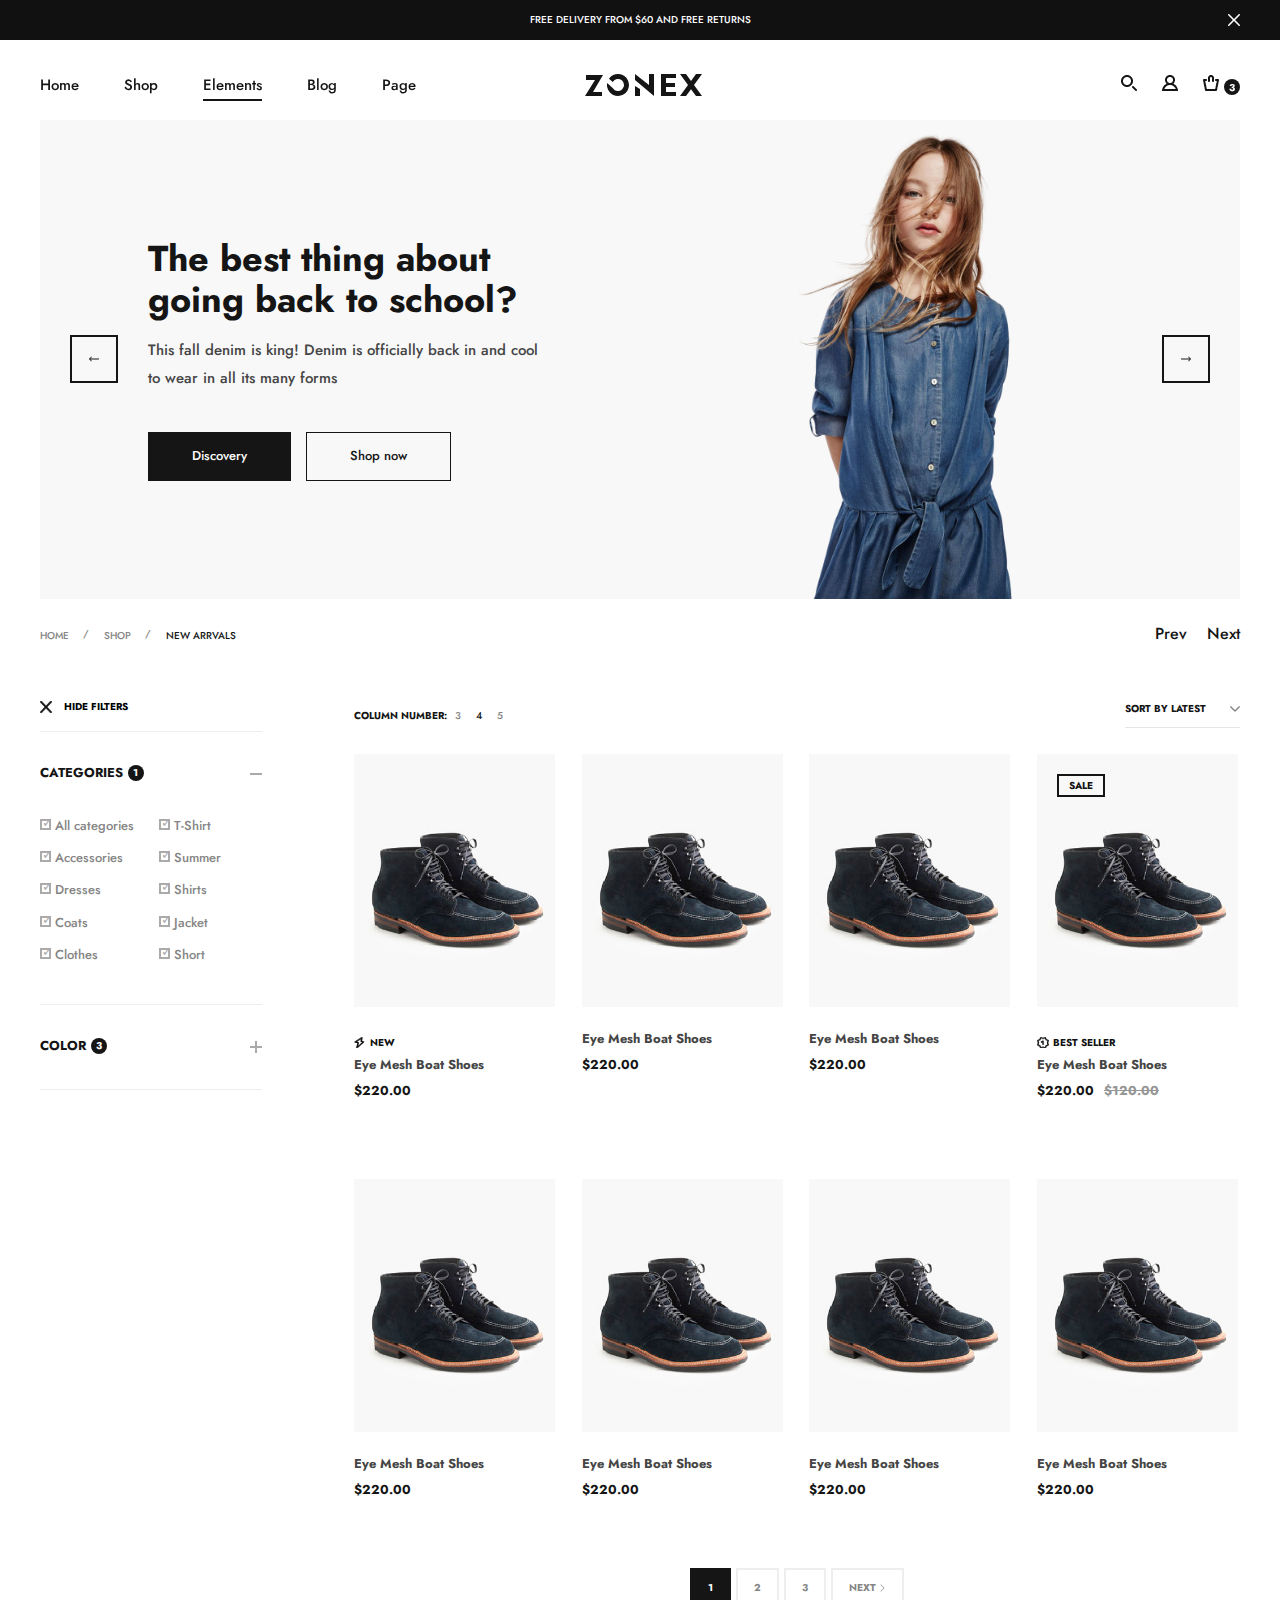
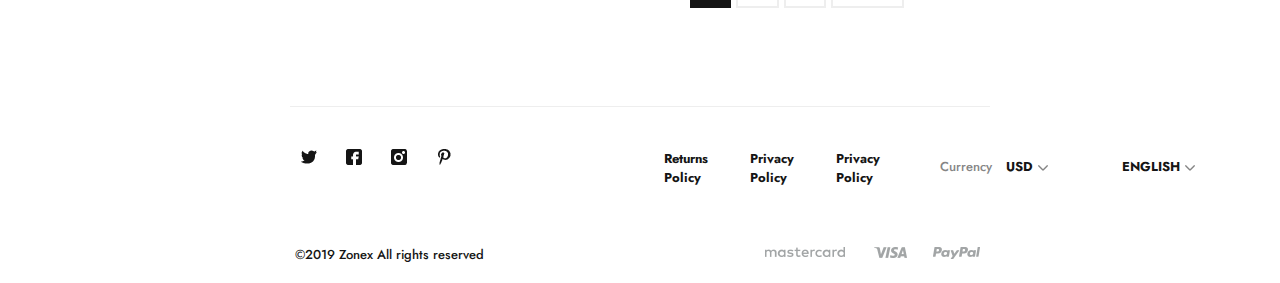
==== commit 3c18170b: "Add card" ====
--- a/catalog.html
+++ b/catalog.html
@@ -13,6 +13,13 @@
 
 <body>
 	<div class="site-container">
+		<div class="free-delivery">Free delivery from $60 and free returns
+			<button class="free-delivery__btn btn-reset">
+				<svg>
+					<use xlink:href="./img/sprite.svg#close" />
+				</svg>
+			</button>
+		</div>
 		<header class="header catalog-header">
 	<div class="container header__container container-narrow">
 		<nav class="nav header__nav">
@@ -53,8 +60,17 @@
 			<div class="hero-catalog">
 	<div class="container hero-catalog__container container-narrow">
 		<div class="hero-catalog__slider">
+			<button class="hero-prev-btn btn-reset">
+				<svg>
+					<use xlink:href="img/sprite.svg#left-arrow" />
+				</svg>
+			</button>
+			<button class="hero-next-btn btn-reset">
+				<svg>
+					<use xlink:href="img/sprite.svg#right-arrow" />
+				</svg>
+			</button>
 			<div class="swiper-wrapper">
-
 				<div class="swiper-slide">
 					<div class="catalog-slide">
 						<h2 class="catalog-slide__title">The best thing about going back to school?</h2>
@@ -64,6 +80,7 @@
 							<a href="#" class="catalog-slide__link catalog-slide__link--dark">Discovery</a>
 							<a href="#" class="catalog-slide__link catalog-slide__link--light">Shop now</a>
 						</div>
+						<img src="./img/girl-banner.png" alt="girl on banner" class="catalog-slide__image">
 					</div>
 				</div>
 
@@ -81,6 +98,8 @@
 			<li class="breadcrumbs__item"><a href="#" class="breadcrumbs__link breadcrumbs__link--current">New Arrvals</a>
 			</li>
 		</ul>
+		<a href="#" class="card-prev">Prev</a>
+<a href="#" class="card-next">Next</a>
 	</div>
 </div>
 				<div class="catalog-content">
@@ -100,61 +119,61 @@
 		<div class="catalog-filter__bottom">
 			<ul class="catalog-filter__items">
 				<li class="catalog-filter__item">
-					<label class="custom-checkbox">
+					<label class="custom-checkbox" data-text="All categories">
 						<input type="checkbox" class="custom-checkbox__input visually-hidden" />
 						<span class="custom-checkbox__text">All categories</span>
 					</label>
 				</li>
 				<li class="catalog-filter__item">
-					<label class="custom-checkbox">
+					<label class="custom-checkbox" data-text="Accessories">
 						<input type="checkbox" class="custom-checkbox__input visually-hidden" />
 						<span class="custom-checkbox__text">Accessories</span>
 					</label>
 				</li>
 				<li class="catalog-filter__item">
-					<label class="custom-checkbox">
+					<label class="custom-checkbox" data-text="Dresses">
 						<input type="checkbox" class="custom-checkbox__input visually-hidden" />
 						<span class="custom-checkbox__text">Dresses</span>
 					</label>
 				</li>
 				<li class="catalog-filter__item">
-					<label class="custom-checkbox">
+					<label class="custom-checkbox" data-text="Coats">
 						<input type="checkbox" class="custom-checkbox__input visually-hidden" />
 						<span class="custom-checkbox__text">Coats</span>
 					</label>
 				</li>
 				<li class="catalog-filter__item">
-					<label class="custom-checkbox">
+					<label class="custom-checkbox" data-text="Clothes">
 						<input type="checkbox" class="custom-checkbox__input visually-hidden" />
 						<span class="custom-checkbox__text">Clothes</span>
 					</label>
 				</li>
 				<li class="catalog-filter__item">
-					<label class="custom-checkbox">
+					<label class="custom-checkbox" data-text="T-Shirt">
 						<input type="checkbox" class="custom-checkbox__input visually-hidden" />
 						<span class="custom-checkbox__text">T-Shirt</span>
 					</label>
 				</li>
 				<li class="catalog-filter__item">
-					<label class="custom-checkbox">
+					<label class="custom-checkbox" data-text="Summer">
 						<input type="checkbox" class="custom-checkbox__input visually-hidden" />
 						<span class="custom-checkbox__text">Summer</span>
 					</label>
 				</li>
 				<li class="catalog-filter__item">
-					<label class="custom-checkbox">
+					<label class="custom-checkbox" data-text="Shirts">
 						<input type="checkbox" class="custom-checkbox__input visually-hidden" />
 						<span class="custom-checkbox__text">Shirts</span>
 					</label>
 				</li>
 				<li class="catalog-filter__item">
-					<label class="custom-checkbox">
+					<label class="custom-checkbox" data-text="Jacket">
 						<input type="checkbox" class="custom-checkbox__input visually-hidden" />
 						<span class="custom-checkbox__text">Jacket</span>
 					</label>
 				</li>
 				<li class="catalog-filter__item">
-					<label class="custom-checkbox">
+					<label class="custom-checkbox" data-text="Short">
 						<input type="checkbox" class="custom-checkbox__input visually-hidden" />
 						<span class="custom-checkbox__text">Short</span>
 					</label>
@@ -176,61 +195,61 @@
 		<div class="catalog-filter__bottom">
 			<ul class="catalog-filter__items">
 				<li class="catalog-filter__item">
-					<label class="custom-checkbox">
+					<label class="custom-checkbox" data-text="All categories">
 						<input type="checkbox" class="custom-checkbox__input visually-hidden" />
 						<span class="custom-checkbox__text">All categories</span>
 					</label>
 				</li>
 				<li class="catalog-filter__item">
-					<label class="custom-checkbox">
+					<label class="custom-checkbox" data-text="Accessories">
 						<input type="checkbox" class="custom-checkbox__input visually-hidden" />
 						<span class="custom-checkbox__text">Accessories</span>
 					</label>
 				</li>
 				<li class="catalog-filter__item">
-					<label class="custom-checkbox">
+					<label class="custom-checkbox" data-text="Dresses">
 						<input type="checkbox" class="custom-checkbox__input visually-hidden" />
 						<span class="custom-checkbox__text">Dresses</span>
 					</label>
 				</li>
 				<li class="catalog-filter__item">
-					<label class="custom-checkbox">
+					<label class="custom-checkbox" data-text="Coats">
 						<input type="checkbox" class="custom-checkbox__input visually-hidden" />
 						<span class="custom-checkbox__text">Coats</span>
 					</label>
 				</li>
 				<li class="catalog-filter__item">
-					<label class="custom-checkbox">
+					<label class="custom-checkbox" data-text="Clothes">
 						<input type="checkbox" class="custom-checkbox__input visually-hidden" />
 						<span class="custom-checkbox__text">Clothes</span>
 					</label>
 				</li>
 				<li class="catalog-filter__item">
-					<label class="custom-checkbox">
+					<label class="custom-checkbox" data-text="T-Shirt">
 						<input type="checkbox" class="custom-checkbox__input visually-hidden" />
 						<span class="custom-checkbox__text">T-Shirt</span>
 					</label>
 				</li>
 				<li class="catalog-filter__item">
-					<label class="custom-checkbox">
+					<label class="custom-checkbox" data-text="Summer">
 						<input type="checkbox" class="custom-checkbox__input visually-hidden" />
 						<span class="custom-checkbox__text">Summer</span>
 					</label>
 				</li>
 				<li class="catalog-filter__item">
-					<label class="custom-checkbox">
+					<label class="custom-checkbox" data-text="Shirts">
 						<input type="checkbox" class="custom-checkbox__input visually-hidden" />
 						<span class="custom-checkbox__text">Shirts</span>
 					</label>
 				</li>
 				<li class="catalog-filter__item">
-					<label class="custom-checkbox">
+					<label class="custom-checkbox" data-text="Jacket">
 						<input type="checkbox" class="custom-checkbox__input visually-hidden" />
 						<span class="custom-checkbox__text">Jacket</span>
 					</label>
 				</li>
 				<li class="catalog-filter__item">
-					<label class="custom-checkbox">
+					<label class="custom-checkbox" data-text="Short">
 						<input type="checkbox" class="custom-checkbox__input visually-hidden" />
 						<span class="custom-checkbox__text">Short</span>
 					</label>
@@ -239,67 +258,180 @@
 		</div>
 	</div>
 </div>
-						
+						<div class="catalog-grid">
+	<div class="catalog-grid__props catalog-props">
+		<div class="catalog-props__top">
+			<div class="catalog-props__columns catalog-columns">
+				<span class="catalog-columns__text">Column number:</span>
+				<ul class="catalog-columns__list">
+					<li class="catalog-columns__item">
+						<button class="catalog-columns__btn main-link btn-reset" data-columns="3">3</button>
+					</li>
+					<li class="catalog-columns__item">
+						<button class="catalog-columns__btn catalog-columns__btn--current main-link btn-reset"
+							data-columns="4">4</button>
+					</li>
+					<li class=" catalog-columns__item">
+						<button class="catalog-columns__btn main-link btn-reset" data-columns="5">5</button>
+					</li>
+				</ul>
+			</div>
+
+
+			<div class="custom-select" tabindex="0">
+				<div class="custom-select__top">Sort by latest</div>
+				<div class="custom-select__dropdown">
+					<ul class="custom-select__list">
+						<li class="custom-select__item">Sort by latest</li>
+						<li class="custom-select__item">Sort by price</li>
+						<li class="custom-select__item">Sort by other</li>
+					</ul>
+				</div>
+			</div>
+
+
+		</div>
+		<div class="catalog-props__choice catalog-choice">
+
+			<button class="btn-reset catalog-choice__clear">Clear all</button>
+		</div>
+	</div>
+	<ul class="catalog-grid__content" data-grid-columns="4">
+		<li class="catalog-grid__item">
+			<article class="product">
+				<div class="product__image">
+					<img src="img/prod-1.jpg" alt="prod 1">
+				</div>
+				<span class="product-prop product__prop new">new</span>
+				<h3 class="product__title">
+					<a href="#">Eye Mesh Boat Shoes</a>
+				</h3>
+				<span class="product__price">$220.00</span>
+			</article>
+		</li>
+		<li class="catalog-grid__item">
+			<article class="product">
+				<div class="product__image">
+					<img src="img/prod-1.jpg" alt="prod 1">
+				</div>
+				<h3 class="product__title">
+					<a href="#">Eye Mesh Boat Shoes</a>
+				</h3>
+				<span class="product__price">$220.00</span>
+			</article>
+		</li>
+		<li class="catalog-grid__item">
+			<article class="product">
+				<div class="product__image">
+					<img src="img/prod-1.jpg" alt="prod 1">
+				</div>
+				<h3 class="product__title">
+					<a href="#">Eye Mesh Boat Shoes</a>
+				</h3>
+				<span class="product__price">$220.00</span>
+			</article>
+		</li>
+		<li class="catalog-grid__item">
+			<article class="product">
+				<div class="product__image">
+					<span class="product__sale">Sale</span>
+					<img src="img/prod-1.jpg" alt="prod 1">
+				</div>
+				<span class="product-prop product__prop best">Best seller</span>
+				<h3 class="product__title">
+					<a href="#">Eye Mesh Boat Shoes</a>
+				</h3>
+				<span class="product__price">$220.00</span>
+				<span class="product__oldprice">$120.00</span>
+			</article>
+		</li>
+		<li class="catalog-grid__item">
+			<article class="product">
+				<div class="product__image">
+					<img src="img/prod-1.jpg" alt="prod 1">
+				</div>
+				<h3 class="product__title">
+					<a href="#">Eye Mesh Boat Shoes</a>
+				</h3>
+				<span class="product__price">$220.00</span>
+			</article>
+		</li>
+		<li class="catalog-grid__item">
+			<article class="product">
+				<div class="product__image">
+					<img src="img/prod-1.jpg" alt="prod 1">
+				</div>
+				<h3 class="product__title">
+					<a href="#">Eye Mesh Boat Shoes</a>
+				</h3>
+				<span class="product__price">$220.00</span>
+			</article>
+		</li>
+		<li class="catalog-grid__item">
+			<article class="product">
+				<div class="product__image">
+					<img src="img/prod-1.jpg" alt="prod 1">
+				</div>
+				<h3 class="product__title">
+					<a href="#">Eye Mesh Boat Shoes</a>
+				</h3>
+				<span class="product__price">$220.00</span>
+			</article>
+		</li>
+		<li class="catalog-grid__item">
+			<article class="product">
+				<div class="product__image">
+					<img src="img/prod-1.jpg" alt="prod 1">
+				</div>
+				<h3 class="product__title">
+					<a href="#">Eye Mesh Boat Shoes</a>
+				</h3>
+				<span class="product__price">$220.00</span>
+			</article>
+		</li>
+	</ul>
+	<ul class="pagination">
+		<li class="pagination__item">
+			<a href="#" class="pagination__link pagination__link--current">1</a>
+			<a href="#" class="pagination__link">2</a>
+			<a href="#" class="pagination__link">3</a>
+			<a href="#" class="pagination__link">
+				Next
+				<svg>
+					<use xlink:href="./img/sprite.svg#angel-right">
+				</svg>
+			</a>
+		</li>
+	</ul>
+</div>
 					</div>
 				</div>
 			</section>
 
 		</main>
-		<footer class="footer">
+		<footer class="footer footer--2">
 	<div class="container footer__container">
 		<div class="footer__content">
 			<div class="footer__top">
+
 				<div class="footer__column">
-					<h3 class="footer__title">Customer service</h3>
-					<ul class="footer__list">
-						<li class="footer__item">
-							<a href="tel:+8665972742" class="footer__link">Phone: +866.597.2742</a>
-						</li>
-						<li class="footer__item">
-							<a href="#" class="footer__link">Live chat</a>
-						</li>
-						<li class="footer__item">
-							<a href="#" class="footer__link">About Us</a>
-						</li>
-						<li class="footer__item">
-							<a href="#" class="footer__link">Terms & Conditions</a>
+					<ul class="social footer__social">
+						<li class="social__item">
+							<a href="#" class="social__link social__link--tw" aria-label="Go to twitter"></a>
+						</li>
+						<li class="social__item">
+							<a href="#" class="social__link social__link--fb" aria-label="Go to facebook"></a>
+						</li>
+						<li class="social__item">
+							<a href="#" class="social__link social__link--in" aria-label="Go to instagram"></a>
+						</li>
+						<li class="social__item">
+							<a href="#" class="social__link social__link--pin" aria-label="Go to pinterest"></a>
 						</li>
 					</ul>
 				</div>
 
 				<div class="footer__column">
-					<h3 class="footer__title">Company</h3>
-					<ul class="footer__list">
-						<li class="footer__item">
-							<a href="#" class="footer__link">What We Do</a>
-						</li>
-						<li class="footer__item">
-							<a href="#" class="footer__link">Available Services</a>
-						</li>
-						<li class="footer__item">
-							<a href="#" class="footer__link">Latest Posts</a>
-						</li>
-						<li class="footer__item">
-							<a href="#" class="footer__link">FAQs</a>
-						</li>
-					</ul>
-				</div>
-
-				<div class="footer__column">
-					<h3 class="footer__title">Our newsletter</h3>
-					<form action="#" class="footer__form subscribe-form">
-						<h4 class="subscribe-form__title">Join our list and get 15% off your first purchase!</h4>
-						<label class="subscribe-form__field">
-							<input type="email" class="subscribe-form__email" placeholder="Email Address" required />
-						</label>
-						<button class="btn-reset subscribe-form__btn">Subscribe</button>
-					</form>
-					<span class="footer__text">*Don’t worry we don’t spam</span>
-				</div>
-			</div>
-
-			<div class="footer__bottom">
-				<div class="footer__left">
 					<ul class="footer__list footer__list--row">
 						<li class="footer__item">
 							<a href="#" class="footer__link footer__link--row">Returns Policy</a>
@@ -313,21 +445,49 @@
 					</ul>
 				</div>
 
+				<div class="footer__column footer__column--flex">
+					<div class="footer__select">
+						<span class="footer__select-caption">Currency</span>
+						<div class="custom-select custom-select--footer" tabindex="0">
+							<div class="custom-select__top">USD</div>
+							<div class="custom-select__dropdown">
+								<ul class="custom-select__list">
+									<li class="custom-select__item">USD</li>
+									<li class="custom-select__item">EUR</li>
+									<li class="custom-select__item">RUS</li>
+								</ul>
+							</div>
+						</div>
+
+						<div class="footer__select">
+							<span class="footer__select-caption"></span>
+							<div class="custom-select custom-select--footer" tabindex="0">
+								<div class="custom-select__top">English</div>
+								<div class="custom-select__dropdown">
+									<ul class="custom-select__list">
+										<li class="custom-select__item">English</li>
+										<li class="custom-select__item">Italian</li>
+										<li class="custom-select__item">Russian</li>
+									</ul>
+								</div>
+							</div>
+						</div>
+					</div>
+
+
+				</div>
+			</div>
+
+			<div class="footer__bottom">
+				<div class="footer__left">
+					<small class="footer__copy">
+						©2019 Zonex All rights reserved
+					</small>
+
+				</div>
+
 				<div class="footer__right">
-					<ul class="social footer__social">
-						<li class="social__item">
-							<a href="#" class="social__link social__link--tw" aria-label="Go to twitter"></a>
-						</li>
-						<li class="social__item">
-							<a href="#" class="social__link social__link--fb" aria-label="Go to facebook"></a>
-						</li>
-						<li class="social__item">
-							<a href="#" class="social__link social__link--in" aria-label="Go to instagram"></a>
-						</li>
-						<li class="social__item">
-							<a href="#" class="social__link social__link--pin" aria-label="Go to pinterest"></a>
-						</li>
-					</ul>
+					<img src="./img/payment.png" aria-hidden="true" alt="payment">
 				</div>
 			</div>
 		</div>
--- a/css/main.min.css
+++ b/css/main.min.css
@@ -1,2 +1,2 @@
-@font-face{font-family:swiper-icons;src:url('data:application/font-woff;charset=utf-8;base64, [base64]//wADZ2x5ZgAAAywAAADMAAAD2MHtryVoZWFkAAABbAAAADAAAAA2E2+eoWhoZWEAAAGcAAAAHwAAACQC9gDzaG10eAAAAigAAAAZAAAArgJkABFsb2NhAAAC0AAAAFoAAABaFQAUGG1heHAAAAG8AAAAHwAAACAAcABAbmFtZQAAA/gAAAE5AAACXvFdBwlwb3N0AAAFNAAAAGIAAACE5s74hXjaY2BkYGAAYpf5Hu/j+W2+MnAzMYDAzaX6QjD6/4//Bxj5GA8AuRwMYGkAPywL13jaY2BkYGA88P8Agx4j+/8fQDYfA1AEBWgDAIB2BOoAeNpjYGRgYNBh4GdgYgABEMnIABJzYNADCQAACWgAsQB42mNgYfzCOIGBlYGB0YcxjYGBwR1Kf2WQZGhhYGBiYGVmgAFGBiQQkOaawtDAoMBQxXjg/wEGPcYDDA4wNUA2CCgwsAAAO4EL6gAAeNpj2M0gyAACqxgGNWBkZ2D4/wMA+xkDdgAAAHjaY2BgYGaAYBkGRgYQiAHyGMF8FgYHIM3DwMHABGQrMOgyWDLEM1T9/w8UBfEMgLzE////P/5//f/V/xv+r4eaAAeMbAxwIUYmIMHEgKYAYjUcsDAwsLKxc3BycfPw8jEQA/[base64]/uznmfPFBNODM2K7MTQ45YEAZqGP81AmGGcF3iPqOop0r1SPTaTbVkfUe4HXj97wYE+yNwWYxwWu4v1ugWHgo3S1XdZEVqWM7ET0cfnLGxWfkgR42o2PvWrDMBSFj/IHLaF0zKjRgdiVMwScNRAoWUoH78Y2icB/yIY09An6AH2Bdu/UB+yxopYshQiEvnvu0dURgDt8QeC8PDw7Fpji3fEA4z/PEJ6YOB5hKh4dj3EvXhxPqH/SKUY3rJ7srZ4FZnh1PMAtPhwP6fl2PMJMPDgeQ4rY8YT6Gzao0eAEA409DuggmTnFnOcSCiEiLMgxCiTI6Cq5DZUd3Qmp10vO0LaLTd2cjN4fOumlc7lUYbSQcZFkutRG7g6JKZKy0RmdLY680CDnEJ+UMkpFFe1RN7nxdVpXrC4aTtnaurOnYercZg2YVmLN/d/gczfEimrE/fs/bOuq29Zmn8tloORaXgZgGa78yO9/cnXm2BpaGvq25Dv9S4E9+5SIc9PqupJKhYFSSl47+Qcr1mYNAAAAeNptw0cKwkAAAMDZJA8Q7OUJvkLsPfZ6zFVERPy8qHh2YER+3i/BP83vIBLLySsoKimrqKqpa2hp6+jq6RsYGhmbmJqZSy0sraxtbO3sHRydnEMU4uR6yx7JJXveP7WrDycAAAAAAAH//wACeNpjYGRgYOABYhkgZgJCZgZNBkYGLQZtIJsFLMYAAAw3ALgAeNolizEKgDAQBCchRbC2sFER0YD6qVQiBCv/H9ezGI6Z5XBAw8CBK/m5iQQVauVbXLnOrMZv2oLdKFa8Pjuru2hJzGabmOSLzNMzvutpB3N42mNgZGBg4GKQYzBhYMxJLMlj4GBgAYow/P/PAJJhLM6sSoWKfWCAAwDAjgbRAAB42mNgYGBkAIIbCZo5IPrmUn0hGA0AO8EFTQAA') format('woff');font-weight:400;font-style:normal}:root{--swiper-theme-color:#007aff;--swiper-navigation-size:44px;--color-black:#000;--color-white:#fff;--color-dark:#151515;--color-quillGray:#e5e5e3;--color-gray:#858585;--color-tundora:#454545}.swiper-container{margin-left:auto;margin-right:auto;position:relative;overflow:hidden;list-style:none;padding:0;z-index:1}.swiper-container-vertical>.swiper-wrapper{flex-direction:column}.swiper-wrapper{position:relative;width:100%;height:100%;z-index:1;display:flex;transition-property:transform;box-sizing:content-box}.swiper-container-android .swiper-slide,.swiper-wrapper{transform:translate3d(0,0,0)}.swiper-container-multirow>.swiper-wrapper{flex-wrap:wrap}.swiper-container-multirow-column>.swiper-wrapper{flex-wrap:wrap;flex-direction:column}.swiper-container-free-mode>.swiper-wrapper{transition-timing-function:ease-out;margin:0 auto}.swiper-slide{flex-shrink:0;width:100%;height:100%;position:relative;transition-property:transform}.swiper-slide-invisible-blank{visibility:hidden}.swiper-container-autoheight,.swiper-container-autoheight .swiper-slide{height:auto}.swiper-container-autoheight .swiper-wrapper{align-items:flex-start;transition-property:transform,height}.swiper-container-3d{perspective:1200px}.swiper-container-3d .swiper-cube-shadow,.swiper-container-3d .swiper-slide,.swiper-container-3d .swiper-slide-shadow-bottom,.swiper-container-3d .swiper-slide-shadow-left,.swiper-container-3d .swiper-slide-shadow-right,.swiper-container-3d .swiper-slide-shadow-top,.swiper-container-3d .swiper-wrapper{transform-style:preserve-3d}.swiper-container-3d .swiper-slide-shadow-bottom,.swiper-container-3d .swiper-slide-shadow-left,.swiper-container-3d .swiper-slide-shadow-right,.swiper-container-3d .swiper-slide-shadow-top{position:absolute;left:0;top:0;width:100%;height:100%;pointer-events:none;z-index:10}.swiper-container-3d .swiper-slide-shadow-left{background-image:linear-gradient(to left,rgba(0,0,0,.5),rgba(0,0,0,0))}.swiper-container-3d .swiper-slide-shadow-right{background-image:linear-gradient(to right,rgba(0,0,0,.5),rgba(0,0,0,0))}.swiper-container-3d .swiper-slide-shadow-top{background-image:linear-gradient(to top,rgba(0,0,0,.5),rgba(0,0,0,0))}.swiper-container-3d .swiper-slide-shadow-bottom{background-image:linear-gradient(to bottom,rgba(0,0,0,.5),rgba(0,0,0,0))}.swiper-container-css-mode>.swiper-wrapper{overflow:auto;scrollbar-width:none;-ms-overflow-style:none}.swiper-container-css-mode>.swiper-wrapper::-webkit-scrollbar{display:none}.swiper-container-css-mode>.swiper-wrapper>.swiper-slide{scroll-snap-align:start start}.swiper-container-horizontal.swiper-container-css-mode>.swiper-wrapper{scroll-snap-type:x mandatory}.swiper-container-vertical.swiper-container-css-mode>.swiper-wrapper{scroll-snap-type:y mandatory}.swiper-button-next,.swiper-button-prev{position:absolute;top:50%;width:calc(var(--swiper-navigation-size)/ 44 * 27);height:var(--swiper-navigation-size);margin-top:calc(-1 * var(--swiper-navigation-size)/ 2);z-index:10;cursor:pointer;display:flex;align-items:center;justify-content:center;color:var(--swiper-navigation-color,var(--swiper-theme-color))}.swiper-button-next.swiper-button-disabled,.swiper-button-prev.swiper-button-disabled{opacity:.35;cursor:auto;pointer-events:none}.swiper-button-next:after,.swiper-button-prev:after{font-family:swiper-icons;font-size:var(--swiper-navigation-size);text-transform:none!important;letter-spacing:0;text-transform:none;font-variant:initial;line-height:1}.swiper-button-prev,.swiper-container-rtl .swiper-button-next{left:10px;right:auto}.swiper-button-prev:after,.swiper-container-rtl .swiper-button-next:after{content:'prev'}.swiper-button-next,.swiper-container-rtl .swiper-button-prev{right:10px;left:auto}.swiper-button-next:after,.swiper-container-rtl .swiper-button-prev:after{content:'next'}.swiper-button-next.swiper-button-white,.swiper-button-prev.swiper-button-white{--swiper-navigation-color:#ffffff}.swiper-button-next.swiper-button-black,.swiper-button-prev.swiper-button-black{--swiper-navigation-color:#000000}.swiper-button-lock{display:none}.swiper-pagination{position:absolute;text-align:center;transition:opacity .3s;transform:translate3d(0,0,0);z-index:10}.swiper-pagination.swiper-pagination-hidden{opacity:0}.swiper-container-horizontal>.swiper-pagination-bullets,.swiper-pagination-custom,.swiper-pagination-fraction{left:0;width:100%}.swiper-pagination-bullets-dynamic{overflow:hidden;font-size:0}.swiper-pagination-bullets-dynamic .swiper-pagination-bullet{transform:scale(.33);position:relative}.swiper-pagination-bullets-dynamic .swiper-pagination-bullet-active,.swiper-pagination-bullets-dynamic .swiper-pagination-bullet-active-main{transform:scale(1)}.swiper-pagination-bullets-dynamic .swiper-pagination-bullet-active-prev{transform:scale(.66)}.swiper-pagination-bullets-dynamic .swiper-pagination-bullet-active-prev-prev{transform:scale(.33)}.swiper-pagination-bullets-dynamic .swiper-pagination-bullet-active-next{transform:scale(.66)}.swiper-pagination-bullets-dynamic .swiper-pagination-bullet-active-next-next{transform:scale(.33)}.swiper-pagination-bullet{width:8px;height:8px;display:inline-block;border-radius:100%;background:#000;opacity:.2}button.swiper-pagination-bullet{border:none;margin:0;padding:0;box-shadow:none;-webkit-appearance:none;-moz-appearance:none;appearance:none}.swiper-pagination-clickable .swiper-pagination-bullet{cursor:pointer}.swiper-pagination-bullet-active{opacity:1;background:var(--swiper-pagination-color,var(--swiper-theme-color))}.swiper-container-vertical>.swiper-pagination-bullets{right:10px;top:50%;transform:translate3d(0,-50%,0)}.swiper-container-vertical>.swiper-pagination-bullets .swiper-pagination-bullet{margin:6px 0;display:block}.swiper-container-vertical>.swiper-pagination-bullets.swiper-pagination-bullets-dynamic{top:50%;transform:translateY(-50%);width:8px}.swiper-container-vertical>.swiper-pagination-bullets.swiper-pagination-bullets-dynamic .swiper-pagination-bullet{display:inline-block;transition:transform .2s,top .2s}.swiper-container-horizontal>.swiper-pagination-bullets.swiper-pagination-bullets-dynamic{left:50%;transform:translateX(-50%);white-space:nowrap}.swiper-container-horizontal>.swiper-pagination-bullets.swiper-pagination-bullets-dynamic .swiper-pagination-bullet{transition:transform .2s,left .2s}.swiper-container-horizontal.swiper-container-rtl>.swiper-pagination-bullets-dynamic .swiper-pagination-bullet{transition:transform .2s,right .2s}.swiper-pagination-progressbar{background:rgba(0,0,0,.25);position:absolute}.swiper-pagination-progressbar .swiper-pagination-progressbar-fill{background:var(--swiper-pagination-color,var(--swiper-theme-color));position:absolute;left:0;top:0;width:100%;height:100%;transform:scale(0);transform-origin:left top}.swiper-container-rtl .swiper-pagination-progressbar .swiper-pagination-progressbar-fill{transform-origin:right top}.swiper-container-horizontal>.swiper-pagination-progressbar,.swiper-container-vertical>.swiper-pagination-progressbar.swiper-pagination-progressbar-opposite{width:100%;height:4px;left:0;top:0}.swiper-container-horizontal>.swiper-pagination-progressbar.swiper-pagination-progressbar-opposite,.swiper-container-vertical>.swiper-pagination-progressbar{width:4px;height:100%;left:0;top:0}.swiper-pagination-white{--swiper-pagination-color:#ffffff}.swiper-pagination-black{--swiper-pagination-color:#000000}.swiper-pagination-lock{display:none}.swiper-scrollbar{border-radius:10px;position:relative;-ms-touch-action:none;background:rgba(0,0,0,.1)}.swiper-container-horizontal>.swiper-scrollbar{position:absolute;left:1%;bottom:3px;z-index:50;height:5px;width:98%}.swiper-container-vertical>.swiper-scrollbar{position:absolute;right:3px;top:1%;z-index:50;width:5px;height:98%}.swiper-scrollbar-drag{height:100%;width:100%;position:relative;background:rgba(0,0,0,.5);border-radius:10px;left:0;top:0}.swiper-scrollbar-cursor-drag{cursor:move}.swiper-scrollbar-lock{display:none}.swiper-zoom-container{width:100%;height:100%;display:flex;justify-content:center;align-items:center;text-align:center}.swiper-zoom-container>canvas,.swiper-zoom-container>img,.swiper-zoom-container>svg{max-width:100%;max-height:100%;object-fit:contain}.swiper-slide-zoomed{cursor:move}.swiper-lazy-preloader{width:42px;height:42px;position:absolute;left:50%;top:50%;margin-left:-21px;margin-top:-21px;z-index:10;transform-origin:50%;animation:1s linear infinite swiper-preloader-spin;box-sizing:border-box;border:4px solid var(--swiper-preloader-color,var(--swiper-theme-color));border-radius:50%;border-top-color:transparent}.swiper-lazy-preloader-white{--swiper-preloader-color:#fff}.swiper-lazy-preloader-black{--swiper-preloader-color:#000}@keyframes swiper-preloader-spin{100%{transform:rotate(360deg)}}.swiper-container .swiper-notification{position:absolute;left:0;top:0;pointer-events:none;opacity:0;z-index:-1000}.swiper-container-fade.swiper-container-free-mode .swiper-slide{transition-timing-function:ease-out}.swiper-container-fade .swiper-slide{pointer-events:none;transition-property:opacity}.swiper-container-fade .swiper-slide .swiper-slide{pointer-events:none}.swiper-container-fade .swiper-slide-active,.swiper-container-fade .swiper-slide-active .swiper-slide-active{pointer-events:auto}.swiper-container-cube{overflow:visible}.swiper-container-cube .swiper-slide{pointer-events:none;-webkit-backface-visibility:hidden;backface-visibility:hidden;z-index:1;visibility:hidden;transform-origin:0 0;width:100%;height:100%}.swiper-container-cube .swiper-slide .swiper-slide{pointer-events:none}.swiper-container-cube.swiper-container-rtl .swiper-slide{transform-origin:100% 0}.swiper-container-cube .swiper-slide-active,.swiper-container-cube .swiper-slide-active .swiper-slide-active{pointer-events:auto}.swiper-container-cube .swiper-slide-active,.swiper-container-cube .swiper-slide-next,.swiper-container-cube .swiper-slide-next+.swiper-slide,.swiper-container-cube .swiper-slide-prev{pointer-events:auto;visibility:visible}.swiper-container-cube .swiper-slide-shadow-bottom,.swiper-container-cube .swiper-slide-shadow-left,.swiper-container-cube .swiper-slide-shadow-right,.swiper-container-cube .swiper-slide-shadow-top{z-index:0;-webkit-backface-visibility:hidden;backface-visibility:hidden}.swiper-container-cube .swiper-cube-shadow{position:absolute;left:0;bottom:0;width:100%;height:100%;background:#000;opacity:.6;-webkit-filter:blur(50px);filter:blur(50px);z-index:0}.swiper-container-flip{overflow:visible}.swiper-container-flip .swiper-slide{pointer-events:none;-webkit-backface-visibility:hidden;backface-visibility:hidden;z-index:1}.swiper-container-flip .swiper-slide .swiper-slide{pointer-events:none}.swiper-container-flip .swiper-slide-active,.swiper-container-flip .swiper-slide-active .swiper-slide-active{pointer-events:auto}.swiper-container-flip .swiper-slide-shadow-bottom,.swiper-container-flip .swiper-slide-shadow-left,.swiper-container-flip .swiper-slide-shadow-right,.swiper-container-flip .swiper-slide-shadow-top{z-index:0;-webkit-backface-visibility:hidden;backface-visibility:hidden}@font-face{font-family:Jost;src:url(../fonts/Jost-Bold.woff2) format("woff2");font-weight:700;font-display:swap;font-style:normal}@font-face{font-family:Jost;src:url(../fonts/Jost-Medium.woff2) format("woff2");font-weight:500;font-display:swap;font-style:normal}/*! normalize.css v8.0.1 | MIT License | github.com/necolas/normalize.css */html{line-height:1.15;-webkit-text-size-adjust:100%;box-sizing:border-box}details,main{display:block}h1{font-size:2em;margin:.67em 0}hr{box-sizing:content-box;height:0;overflow:visible}code,kbd,pre,samp{font-family:monospace,monospace;font-size:1em}a{background-color:transparent;text-decoration:none;color:inherit}abbr[title]{border-bottom:none;text-decoration:underline;-webkit-text-decoration:underline dotted;text-decoration:underline dotted}b,strong{font-weight:bolder}small{font-size:80%}sub,sup{font-size:75%;line-height:0;position:relative;vertical-align:baseline}sub{bottom:-.25em}sup{top:-.5em}img{border-style:none;max-width:100%}button,input,optgroup,select,textarea{font-family:inherit;font-size:100%;line-height:1.15;margin:0}button,input{overflow:visible}button,select{text-transform:none}[type=button],[type=reset],[type=submit],button{-webkit-appearance:button}[type=button]::-moz-focus-inner,[type=reset]::-moz-focus-inner,[type=submit]::-moz-focus-inner,button::-moz-focus-inner{border-style:none;padding:0}[type=button]:-moz-focusring,[type=reset]:-moz-focusring,[type=submit]:-moz-focusring,button:-moz-focusring{outline:ButtonText dotted 1px}fieldset{padding:.35em .75em .625em}legend{box-sizing:border-box;color:inherit;display:table;max-width:100%;padding:0;white-space:normal}progress{vertical-align:baseline}textarea{overflow:auto}[type=checkbox],[type=radio]{box-sizing:border-box;padding:0}[type=number]::-webkit-inner-spin-button,[type=number]::-webkit-outer-spin-button{height:auto}[type=search]{-webkit-appearance:textfield;outline-offset:-2px}[type=search]::-webkit-search-decoration{-webkit-appearance:none}::-webkit-file-upload-button{-webkit-appearance:button;font:inherit}summary{display:list-item}[hidden],template{display:none}*,::after,::before{box-sizing:inherit}body{margin:0;font-family:Jost,sans-serif;font-weight:500;color:var(--color-dark);background-color:var(--color-white)}ul{list-style:none;margin:0;padding:0}.is-outer{position:relative!important;left:-9999px!important}.site-container{overflow:hidden}.stop-scroll{position:fixed;left:0;top:0;overflow:hidden;width:100%;height:100vh}.is-hidden{display:none!important}.for-mobile{display:none}@media (max-width:1024px){.for-mobile{display:block}}.error{border:2px solid #ff4019!important}.visually-hidden{position:absolute!important;clip:rect(1px 1px 1px 1px);clip:rect(1px,1px,1px,1px);padding:0!important;border:0!important;height:1px!important;width:1px!important;overflow:hidden}.btn-reset{border:none;padding:0;background:0 0;cursor:pointer}.container{margin:0 auto;padding:0 40px}.js-focus-visible :focus:not(.focus-visible){outline:0}.main-link{font-size:15px;position:relative;color:var(--color-dark)}.main-link::before{position:absolute;content:"";display:block;width:0;height:2px;bottom:-5px;left:0;background-color:currentColor;opacity:0;transition:.3s}.main-link--white{color:var(--color-white)}.main-link:hover::before{width:100%;opacity:1}.container-narrow{max-width:1406px}.header{position:absolute;top:0;left:0;width:100%;z-index:1000}.header__container{display:flex;justify-content:space-between;align-items:center;padding-top:36px;padding-bottom:36px}.header__shop-nav{margin-left:250px}.logo{width:117px;height:22px}.logo svg{display:block;width:100%;height:100%;-o-object-fit:cover;object-fit:cover;fill:var(--color-dark)}.catalog-header{padding-top:38px}.nav__list{display:flex}.nav__item:not(:last-child){margin-right:45px}.nav__link--current::before{width:100%;opacity:1}.shop-nav{display:flex;align-items:center}.shop-nav__item:not(:last-child){margin-right:25px}.shop-nav__link{display:inline-block;width:16px;height:16px;background-position:center;background-repeat:no-repeat;background-size:cover}.shop-nav__link--user{background-image:url(../img/user.png)}.cart{width:auto;height:auto}.cart__icon{display:inline-block;width:16px;height:16px;background-position:center;background-repeat:no-repeat;background-size:cover;background-image:url(../img/cart.png)}.search-form__btn{display:inline-block;width:16px;height:16px;background-image:url(../img/search.png);background-position:center;background-repeat:no-repeat;background-size:cover}.quantity{display:inline-flex;align-items:center;border-radius:25px;font-size:10px;font-weight:700;padding:0 5px;height:16px;color:var(--color-white);background-color:var(--color-dark)}.hero{position:relative;height:100vh;min-height:700px;background-color:var(--color-quillGray)}.hero::before{position:absolute;content:"";top:0;left:0;right:0;bottom:0;width:100%;background-color:rgba(var(--color-black),.5)}.hero__container{position:relative;height:100%}.hero__title{max-width:560px;margin:0 0 40px;font-size:72px;font-weight:700}.hero__descr{font-size:18px;margin:0}.hero__image{position:absolute;right:273px;bottom:0;height:967px;max-height:90%}.hero__content{display:flex;flex-direction:column;align-items:flex-start;justify-content:center;padding:0 260px;height:100%}.banner-slider{width:100%;height:100%;overflow:hidden}.banner-slider .swiper-slide{height:100%}.swiper-container-horizontal>.swiper-pagination-bullets,.swiper-pagination-custom,.swiper-pagination-fraction{bottom:46px}.swiper-container-horizontal>.swiper-pagination-bullets .swiper-pagination-bullet{margin:0 12px;width:6px;height:6px;background-color:var(--color-white);opacity:.5}.swiper-container-horizontal>.swiper-pagination-bullets .swiper-pagination-bullet-active{position:relative;background-color:var(--color-dark);opacity:1}.swiper-container-horizontal>.swiper-pagination-bullets .swiper-pagination-bullet-active::before{position:absolute;content:"";left:50%;top:50%;width:20px;height:20px;z-index:-1;transform:translate(-50%,-50%);background-color:var(--color-white);border-radius:100%}.marketing{position:absolute;bottom:50px;left:50px;display:flex;padding:10px;width:280px;background-color:var(--color-white);box-shadow:0 5px 30px 0 rgba(0,0,0,.1);z-index:10;transform:translateX(-150vw);transition:transform .3s}.marketing--visible{transform:translateX(0)}.marketing__text{margin-left:10px;min-height:34px}.marketing__image{flex-shrink:0}.marketing__image img{width:100%;height:100%;-o-object-fit:cover;object-fit:cover}.marketing__descr{display:block;font-size:11px;margin-bottom:5px;color:var(--color-gray)}.marketing__title{font-size:15px;margin:0 0 7px;padding-right:20px}.marketing__when-from{display:block;font-size:11px;padding-right:40px;color:var(--color-gray)}.marketing__close{position:absolute;right:10px;top:10px;padding:0;width:10px;height:10px;background-image:url(../img/close.png);background-repeat:no-repeat;background-size:cover}.banners__container{padding-top:50px;padding-bottom:50px}.banners__list{display:flex}.banners__item{flex-shrink:0;width:33%}.banners__item:not(:last-child){margin-right:.6%}.banners-article{padding:54px 45% 54px 60px;min-height:290px;background-color:#eeeeec;background-position:center;background-repeat:no-repeat;background-size:cover}.banners-article--midseason{background-image:url(../img/midseason.jpg)}.banners-article--summer{background-image:url(../img/summer.jpg)}.banners-article--accs{background-image:url(../img/accs.jpg)}.banners-article__title{margin:0 0 20px;font-size:36px}.main-products__container{padding-top:55px;padding-bottom:55px}.main-products__nav{display:flex;justify-content:center;margin-bottom:46px}.main-products__item{margin:0 18px}.main-products__btn{font-size:24px}.main-products__btn--current::before{width:100%;opacity:1}.main-products__more{display:inline-flex;flex-direction:column;align-items:center;color:var(--color-gray);font-size:13px;font-weight:500;margin-top:95px}.main-products__more span{display:inline-block;margin-bottom:12px}.main-products__more svg{width:12px;height:21px;fill:var(--color-dark)}.main-products__btn-center{text-align:center}.product{position:relative}.product__image{margin-bottom:20px}.product__image img{-o-object-fit:cover;object-fit:cover;max-height:100%}.product__title{margin:0 0 8px;font-size:13px;color:var(--color-tundora)}.product__title a::before{position:absolute;content:"";top:0;left:0;right:0;bottom:0}.product__price{font-size:13px;font-weight:700}.products-grid{display:flex;flex-wrap:wrap}.products-grid__item{margin-right:30px;margin-bottom:80px}.products-grid__item:nth-child(5n){margin-right:0}.products-grid__item:nth-last-child(-n+5){margin-bottom:0}.shop-banners{padding-top:45px}.shop-banners__container{display:flex;justify-content:space-between;padding:0}.shop-banner{position:relative;display:flex;flex-direction:column;align-items:center;justify-content:center;width:50%;padding:50px;min-height:420px;color:var(--color-white);background-color:var(--color-dark);background-position:center;background-size:cover;background-repeat:no-repeat}.shop-banner::before{position:absolute;content:"";top:0;left:0;right:0;bottom:0;background-color:rgba(215,8,8,.1)}.shop-banner--men{background-image:url(../img/banner-1.jpg)}.shop-banner--women{background-image:url(../img/banner-2.jpg)}.shop-banner__title{position:relative;font-size:48px;font-weight:500;margin:0 0 20px;z-index:1}.shop-banner__text{position:relative;z-index:1}.hero-catalog{padding-top:120px}.hero-catalog__slider{overflow:hidden;width:100%}.catalog-slide{padding:118px 108px}.catalog-slide__title{margin:0 0 15px;max-width:375px;font-size:36px;font-weight:700}.catalog-slide__descr{margin:0 0 40px;max-width:390px;font-size:15px;line-height:28px;color:var(--color-tundora)}.catalog-slide__btns{display:flex;align-items:center}.catalog-slide__link{display:inline-block;font-size:13px;padding:16px 43px}.catalog-slide__link--dark{border:1px solid var(--color-dark);color:var(--color-white);background-color:var(--color-dark)}.catalog-slide__link--light{border:1px solid var(--color-dark);color:var(--color-dark);background-color:transparent}.catalog-slide__link:not(:last-child){margin-right:15px}.breadcrumbs__list{display:flex;align-items:center;border-bottom:1px solid #eee;padding-top:26px;padding-bottom:26px}.breadcrumbs__item{position:relative}.breadcrumbs__item:not(:last-child){margin-right:35px}.breadcrumbs__item:not(:last-child)::after{position:absolute;content:"/";right:-20px;top:50%;transform:translateY(-50%);font-size:10px;color:var(--color-gray)}.breadcrumbs__link{font-size:10px;text-transform:uppercase;color:var(--color-gray)}.breadcrumbs__link--current{color:var(--color-dark)}.catalog-filters{width:309px;padding-top:27px;padding-right:62px}.catalog-content{min-height:500px}.hide-filters{font-size:10px;font-weight:700;padding-left:24px;margin-bottom:18px;text-transform:uppercase;background-image:url(../img/cross.png);background-position:left center;background-color:cover;background-repeat:no-repeat}.catalog-filter{border-top:1px solid #eee}.catalog-filter__top{display:flex;align-items:center;justify-content:space-between;padding-top:34px;padding-bottom:34px;cursor:pointer;-webkit-user-select:none;-moz-user-select:none;-ms-user-select:none;user-select:none}.catalog-filter__caption{display:flex;align-items:center}.catalog-filter__title{display:inline-block;font-size:13px;font-weight:700;text-transform:uppercase;margin:0}.catalog-filter__quantity{min-width:16px;margin-left:5px;transform:translateY(-1px)}.catalog-filter__bottom{display:none}.catalog-filter__toggle{position:relative;width:12px;height:12px;color:#aaa}.catalog-filter__toggle::before{position:absolute;content:"";left:50%;top:0;width:2px;height:100%;background-color:currentColor;transform:translateX(-50%)}.catalog-filter__toggle::after{position:absolute;content:"";left:0;top:50%;width:100%;height:2px;background-color:currentColor;transform:translateY(-50%)}.catalog-filter__items{-moz-columns:2;columns:2;margin-bottom:40px}.catalog-filter__item{margin-bottom:14px}.catalog-filter__item:nth-child(5n){margin-bottom:0}.catalog-filter--open .catalog-filter__bottom{display:block}.catalog-filter--open .catalog-filter__toggle::before{display:none}.catalog-filter:last-child{border-bottom:1px solid #eee}.custom-checkbox{display:inline-block;cursor:pointer;-webkit-user-select:none;-moz-user-select:none;-ms-user-select:none;user-select:none}.custom-checkbox__text{position:relative;font-size:13px;color:var(--color-gray);padding-left:15px}.custom-checkbox__text::before{position:absolute;content:"";top:3px;left:0;width:11px;height:11px;border:2px solid #aaa}.custom-checkbox__text::after{content:"\2713";position:absolute;left:2px;top:0;color:#aaa}.custom-checkbox__input:checked+span{color:var(--color-dark)}.custom-checkbox__input:checked+span::before{border-color:var(--color-dark)}.custom-checkbox__input:checked+span::after{color:var(--color-dark)}.footer__content{padding:98px 250px 0}.footer__top{display:flex;justify-content:space-between;padding-bottom:95px}.footer__column:nth-child(2){margin-left:-60px}.footer__list--row{display:flex;align-items:center}.footer__list--row .footer__item:not(:last-child){margin-right:42px;margin-bottom:0}.footer__item:not(:last-child){margin-bottom:18px}.footer__link{color:var(--color-tundora);font-size:13px}.footer__link--row{color:var(--color-dark);font-weight:700}.footer__title{font-size:16px;font-weight:700;margin:0 0 37px;text-transform:uppercase}.footer__form{transform:translateY(3px);width:646px;margin-bottom:25px}.footer__text{color:var(--color-tundora);font-weight:500;font-size:13px}.footer__bottom{display:flex;align-items:center;justify-content:space-between;border-top:1px solid #eee;padding:40px 0}.footer__social{margin-right:12px}.subscribe-form{position:relative}.subscribe-form__title{margin:0 0 38px;font-size:13px;font-weight:500;color:var(--color-tundora)}.subscribe-form__btn{position:absolute;right:0;bottom:0;z-index:2;font-size:13px;font-weight:500;padding:13px 10px;color:var(--color-dark)}.subscribe-form__field{display:block;width:100%;border-bottom:2px solid var(--color-dark);padding-bottom:10px}.subscribe-form__field input{width:100%;border:none;font-size:13px;font-weight:500;color:var(--color-dark);padding-right:8px}.subscribe-form__field input::-moz-placeholder{color:rgba(69,69,69,.5)}.subscribe-form__field input:-ms-input-placeholder{color:rgba(69,69,69,.5)}.subscribe-form__field input::-ms-input-placeholder{color:rgba(69,69,69,.5)}.subscribe-form__field input::placeholder{color:rgba(69,69,69,.5)}.social{display:flex;align-items:center}.social__item{margin-bottom:0}.social__item:not(:last-child){margin-right:29px}.social__link{display:block;width:16px;height:16px;background-position:center;background-size:cover;background-repeat:no-repeat}.social__link--tw{background-image:url(../img/tw.png)}.social__link--fb{background-image:url(../img/fb.png)}.social__link--in{background-image:url(../img/in.png)}.social__link--pin{background-image:url(../img/pin.png)}
+@font-face{font-family:swiper-icons;src:url('data:application/font-woff;charset=utf-8;base64, [base64]//wADZ2x5ZgAAAywAAADMAAAD2MHtryVoZWFkAAABbAAAADAAAAA2E2+eoWhoZWEAAAGcAAAAHwAAACQC9gDzaG10eAAAAigAAAAZAAAArgJkABFsb2NhAAAC0AAAAFoAAABaFQAUGG1heHAAAAG8AAAAHwAAACAAcABAbmFtZQAAA/gAAAE5AAACXvFdBwlwb3N0AAAFNAAAAGIAAACE5s74hXjaY2BkYGAAYpf5Hu/j+W2+MnAzMYDAzaX6QjD6/4//Bxj5GA8AuRwMYGkAPywL13jaY2BkYGA88P8Agx4j+/8fQDYfA1AEBWgDAIB2BOoAeNpjYGRgYNBh4GdgYgABEMnIABJzYNADCQAACWgAsQB42mNgYfzCOIGBlYGB0YcxjYGBwR1Kf2WQZGhhYGBiYGVmgAFGBiQQkOaawtDAoMBQxXjg/wEGPcYDDA4wNUA2CCgwsAAAO4EL6gAAeNpj2M0gyAACqxgGNWBkZ2D4/wMA+xkDdgAAAHjaY2BgYGaAYBkGRgYQiAHyGMF8FgYHIM3DwMHABGQrMOgyWDLEM1T9/w8UBfEMgLzE////P/5//f/V/xv+r4eaAAeMbAxwIUYmIMHEgKYAYjUcsDAwsLKxc3BycfPw8jEQA/[base64]/uznmfPFBNODM2K7MTQ45YEAZqGP81AmGGcF3iPqOop0r1SPTaTbVkfUe4HXj97wYE+yNwWYxwWu4v1ugWHgo3S1XdZEVqWM7ET0cfnLGxWfkgR42o2PvWrDMBSFj/IHLaF0zKjRgdiVMwScNRAoWUoH78Y2icB/yIY09An6AH2Bdu/UB+yxopYshQiEvnvu0dURgDt8QeC8PDw7Fpji3fEA4z/PEJ6YOB5hKh4dj3EvXhxPqH/SKUY3rJ7srZ4FZnh1PMAtPhwP6fl2PMJMPDgeQ4rY8YT6Gzao0eAEA409DuggmTnFnOcSCiEiLMgxCiTI6Cq5DZUd3Qmp10vO0LaLTd2cjN4fOumlc7lUYbSQcZFkutRG7g6JKZKy0RmdLY680CDnEJ+UMkpFFe1RN7nxdVpXrC4aTtnaurOnYercZg2YVmLN/d/gczfEimrE/fs/bOuq29Zmn8tloORaXgZgGa78yO9/cnXm2BpaGvq25Dv9S4E9+5SIc9PqupJKhYFSSl47+Qcr1mYNAAAAeNptw0cKwkAAAMDZJA8Q7OUJvkLsPfZ6zFVERPy8qHh2YER+3i/BP83vIBLLySsoKimrqKqpa2hp6+jq6RsYGhmbmJqZSy0sraxtbO3sHRydnEMU4uR6yx7JJXveP7WrDycAAAAAAAH//wACeNpjYGRgYOABYhkgZgJCZgZNBkYGLQZtIJsFLMYAAAw3ALgAeNolizEKgDAQBCchRbC2sFER0YD6qVQiBCv/H9ezGI6Z5XBAw8CBK/m5iQQVauVbXLnOrMZv2oLdKFa8Pjuru2hJzGabmOSLzNMzvutpB3N42mNgZGBg4GKQYzBhYMxJLMlj4GBgAYow/P/PAJJhLM6sSoWKfWCAAwDAjgbRAAB42mNgYGBkAIIbCZo5IPrmUn0hGA0AO8EFTQAA') format('woff');font-weight:400;font-style:normal}:root{--swiper-theme-color:#007aff;--swiper-navigation-size:44px;--color-black:#000;--color-white:#fff;--color-dark:#151515;--color-quillGray:#e5e5e3;--color-gray:#858585;--color-tundora:#454545}.swiper-container{margin-left:auto;margin-right:auto;position:relative;overflow:hidden;list-style:none;padding:0;z-index:1}.swiper-container-vertical>.swiper-wrapper{flex-direction:column}.swiper-wrapper{position:relative;width:100%;height:100%;z-index:1;display:flex;transition-property:transform;box-sizing:content-box}.swiper-container-android .swiper-slide,.swiper-wrapper{transform:translate3d(0,0,0)}.swiper-container-multirow>.swiper-wrapper{flex-wrap:wrap}.swiper-container-multirow-column>.swiper-wrapper{flex-wrap:wrap;flex-direction:column}.swiper-container-free-mode>.swiper-wrapper{transition-timing-function:ease-out;margin:0 auto}.swiper-slide{flex-shrink:0;width:100%;height:100%;position:relative;transition-property:transform}.swiper-slide-invisible-blank{visibility:hidden}.swiper-container-autoheight,.swiper-container-autoheight .swiper-slide{height:auto}.swiper-container-autoheight .swiper-wrapper{align-items:flex-start;transition-property:transform,height}.swiper-container-3d{perspective:1200px}.swiper-container-3d .swiper-cube-shadow,.swiper-container-3d .swiper-slide,.swiper-container-3d .swiper-slide-shadow-bottom,.swiper-container-3d .swiper-slide-shadow-left,.swiper-container-3d .swiper-slide-shadow-right,.swiper-container-3d .swiper-slide-shadow-top,.swiper-container-3d .swiper-wrapper{transform-style:preserve-3d}.swiper-container-3d .swiper-slide-shadow-bottom,.swiper-container-3d .swiper-slide-shadow-left,.swiper-container-3d .swiper-slide-shadow-right,.swiper-container-3d .swiper-slide-shadow-top{position:absolute;left:0;top:0;width:100%;height:100%;pointer-events:none;z-index:10}.swiper-container-3d .swiper-slide-shadow-left{background-image:linear-gradient(to left,rgba(0,0,0,.5),rgba(0,0,0,0))}.swiper-container-3d .swiper-slide-shadow-right{background-image:linear-gradient(to right,rgba(0,0,0,.5),rgba(0,0,0,0))}.swiper-container-3d .swiper-slide-shadow-top{background-image:linear-gradient(to top,rgba(0,0,0,.5),rgba(0,0,0,0))}.swiper-container-3d .swiper-slide-shadow-bottom{background-image:linear-gradient(to bottom,rgba(0,0,0,.5),rgba(0,0,0,0))}.swiper-container-css-mode>.swiper-wrapper{overflow:auto;scrollbar-width:none;-ms-overflow-style:none}.swiper-container-css-mode>.swiper-wrapper::-webkit-scrollbar{display:none}.swiper-container-css-mode>.swiper-wrapper>.swiper-slide{scroll-snap-align:start start}.swiper-container-horizontal.swiper-container-css-mode>.swiper-wrapper{scroll-snap-type:x mandatory}.swiper-container-vertical.swiper-container-css-mode>.swiper-wrapper{scroll-snap-type:y mandatory}.swiper-button-next,.swiper-button-prev{position:absolute;top:50%;width:calc(var(--swiper-navigation-size)/ 44 * 27);height:var(--swiper-navigation-size);margin-top:calc(-1 * var(--swiper-navigation-size)/ 2);z-index:10;cursor:pointer;display:flex;align-items:center;justify-content:center;color:var(--swiper-navigation-color,var(--swiper-theme-color))}.swiper-button-next.swiper-button-disabled,.swiper-button-prev.swiper-button-disabled{opacity:.35;cursor:auto;pointer-events:none}.swiper-button-next:after,.swiper-button-prev:after{font-family:swiper-icons;font-size:var(--swiper-navigation-size);text-transform:none!important;letter-spacing:0;text-transform:none;font-variant:initial;line-height:1}.swiper-button-prev,.swiper-container-rtl .swiper-button-next{left:10px;right:auto}.swiper-button-prev:after,.swiper-container-rtl .swiper-button-next:after{content:'prev'}.swiper-button-next,.swiper-container-rtl .swiper-button-prev{right:10px;left:auto}.swiper-button-next:after,.swiper-container-rtl .swiper-button-prev:after{content:'next'}.swiper-button-next.swiper-button-white,.swiper-button-prev.swiper-button-white{--swiper-navigation-color:#ffffff}.swiper-button-next.swiper-button-black,.swiper-button-prev.swiper-button-black{--swiper-navigation-color:#000000}.swiper-button-lock{display:none}.swiper-pagination{position:absolute;text-align:center;transition:opacity .3s;transform:translate3d(0,0,0);z-index:10}.swiper-pagination.swiper-pagination-hidden{opacity:0}.swiper-container-horizontal>.swiper-pagination-bullets,.swiper-pagination-custom,.swiper-pagination-fraction{left:0;width:100%}.swiper-pagination-bullets-dynamic{overflow:hidden;font-size:0}.swiper-pagination-bullets-dynamic .swiper-pagination-bullet{transform:scale(.33);position:relative}.swiper-pagination-bullets-dynamic .swiper-pagination-bullet-active,.swiper-pagination-bullets-dynamic .swiper-pagination-bullet-active-main{transform:scale(1)}.swiper-pagination-bullets-dynamic .swiper-pagination-bullet-active-prev{transform:scale(.66)}.swiper-pagination-bullets-dynamic .swiper-pagination-bullet-active-prev-prev{transform:scale(.33)}.swiper-pagination-bullets-dynamic .swiper-pagination-bullet-active-next{transform:scale(.66)}.swiper-pagination-bullets-dynamic .swiper-pagination-bullet-active-next-next{transform:scale(.33)}.swiper-pagination-bullet{width:8px;height:8px;display:inline-block;border-radius:100%;background:#000;opacity:.2}button.swiper-pagination-bullet{border:none;margin:0;padding:0;box-shadow:none;-webkit-appearance:none;-moz-appearance:none;appearance:none}.swiper-pagination-clickable .swiper-pagination-bullet{cursor:pointer}.swiper-pagination-bullet-active{opacity:1;background:var(--swiper-pagination-color,var(--swiper-theme-color))}.swiper-container-vertical>.swiper-pagination-bullets{right:10px;top:50%;transform:translate3d(0,-50%,0)}.swiper-container-vertical>.swiper-pagination-bullets .swiper-pagination-bullet{margin:6px 0;display:block}.swiper-container-vertical>.swiper-pagination-bullets.swiper-pagination-bullets-dynamic{top:50%;transform:translateY(-50%);width:8px}.swiper-container-vertical>.swiper-pagination-bullets.swiper-pagination-bullets-dynamic .swiper-pagination-bullet{display:inline-block;transition:transform .2s,top .2s}.swiper-container-horizontal>.swiper-pagination-bullets.swiper-pagination-bullets-dynamic{left:50%;transform:translateX(-50%);white-space:nowrap}.swiper-container-horizontal>.swiper-pagination-bullets.swiper-pagination-bullets-dynamic .swiper-pagination-bullet{transition:transform .2s,left .2s}.swiper-container-horizontal.swiper-container-rtl>.swiper-pagination-bullets-dynamic .swiper-pagination-bullet{transition:transform .2s,right .2s}.swiper-pagination-progressbar{background:rgba(0,0,0,.25);position:absolute}.swiper-pagination-progressbar .swiper-pagination-progressbar-fill{background:var(--swiper-pagination-color,var(--swiper-theme-color));position:absolute;left:0;top:0;width:100%;height:100%;transform:scale(0);transform-origin:left top}.swiper-container-rtl .swiper-pagination-progressbar .swiper-pagination-progressbar-fill{transform-origin:right top}.swiper-container-horizontal>.swiper-pagination-progressbar,.swiper-container-vertical>.swiper-pagination-progressbar.swiper-pagination-progressbar-opposite{width:100%;height:4px;left:0;top:0}.swiper-container-horizontal>.swiper-pagination-progressbar.swiper-pagination-progressbar-opposite,.swiper-container-vertical>.swiper-pagination-progressbar{width:4px;height:100%;left:0;top:0}.swiper-pagination-white{--swiper-pagination-color:#ffffff}.swiper-pagination-black{--swiper-pagination-color:#000000}.swiper-pagination-lock{display:none}.swiper-scrollbar{border-radius:10px;position:relative;-ms-touch-action:none;background:rgba(0,0,0,.1)}.swiper-container-horizontal>.swiper-scrollbar{position:absolute;left:1%;bottom:3px;z-index:50;height:5px;width:98%}.swiper-container-vertical>.swiper-scrollbar{position:absolute;right:3px;top:1%;z-index:50;width:5px;height:98%}.swiper-scrollbar-drag{height:100%;width:100%;position:relative;background:rgba(0,0,0,.5);border-radius:10px;left:0;top:0}.swiper-scrollbar-cursor-drag{cursor:move}.swiper-scrollbar-lock{display:none}.swiper-zoom-container{width:100%;height:100%;display:flex;justify-content:center;align-items:center;text-align:center}.swiper-zoom-container>canvas,.swiper-zoom-container>img,.swiper-zoom-container>svg{max-width:100%;max-height:100%;object-fit:contain}.swiper-slide-zoomed{cursor:move}.swiper-lazy-preloader{width:42px;height:42px;position:absolute;left:50%;top:50%;margin-left:-21px;margin-top:-21px;z-index:10;transform-origin:50%;animation:1s linear infinite swiper-preloader-spin;box-sizing:border-box;border:4px solid var(--swiper-preloader-color,var(--swiper-theme-color));border-radius:50%;border-top-color:transparent}.swiper-lazy-preloader-white{--swiper-preloader-color:#fff}.swiper-lazy-preloader-black{--swiper-preloader-color:#000}@keyframes swiper-preloader-spin{100%{transform:rotate(360deg)}}.swiper-container .swiper-notification{position:absolute;left:0;top:0;pointer-events:none;opacity:0;z-index:-1000}.swiper-container-fade.swiper-container-free-mode .swiper-slide{transition-timing-function:ease-out}.swiper-container-fade .swiper-slide{pointer-events:none;transition-property:opacity}.swiper-container-fade .swiper-slide .swiper-slide{pointer-events:none}.swiper-container-fade .swiper-slide-active,.swiper-container-fade .swiper-slide-active .swiper-slide-active{pointer-events:auto}.swiper-container-cube{overflow:visible}.swiper-container-cube .swiper-slide{pointer-events:none;-webkit-backface-visibility:hidden;backface-visibility:hidden;z-index:1;visibility:hidden;transform-origin:0 0;width:100%;height:100%}.swiper-container-cube .swiper-slide .swiper-slide{pointer-events:none}.swiper-container-cube.swiper-container-rtl .swiper-slide{transform-origin:100% 0}.swiper-container-cube .swiper-slide-active,.swiper-container-cube .swiper-slide-active .swiper-slide-active{pointer-events:auto}.swiper-container-cube .swiper-slide-active,.swiper-container-cube .swiper-slide-next,.swiper-container-cube .swiper-slide-next+.swiper-slide,.swiper-container-cube .swiper-slide-prev{pointer-events:auto;visibility:visible}.swiper-container-cube .swiper-slide-shadow-bottom,.swiper-container-cube .swiper-slide-shadow-left,.swiper-container-cube .swiper-slide-shadow-right,.swiper-container-cube .swiper-slide-shadow-top{z-index:0;-webkit-backface-visibility:hidden;backface-visibility:hidden}.swiper-container-cube .swiper-cube-shadow{position:absolute;left:0;bottom:0;width:100%;height:100%;background:#000;opacity:.6;-webkit-filter:blur(50px);filter:blur(50px);z-index:0}.swiper-container-flip{overflow:visible}.swiper-container-flip .swiper-slide{pointer-events:none;-webkit-backface-visibility:hidden;backface-visibility:hidden;z-index:1}.swiper-container-flip .swiper-slide .swiper-slide{pointer-events:none}.swiper-container-flip .swiper-slide-active,.swiper-container-flip .swiper-slide-active .swiper-slide-active{pointer-events:auto}.swiper-container-flip .swiper-slide-shadow-bottom,.swiper-container-flip .swiper-slide-shadow-left,.swiper-container-flip .swiper-slide-shadow-right,.swiper-container-flip .swiper-slide-shadow-top{z-index:0;-webkit-backface-visibility:hidden;backface-visibility:hidden}@font-face{font-family:Jost;src:url(../fonts/Jost-Bold.woff2) format("woff2");font-weight:700;font-display:swap;font-style:normal}@font-face{font-family:Jost;src:url(../fonts/Jost-Medium.woff2) format("woff2");font-weight:500;font-display:swap;font-style:normal}/*! normalize.css v8.0.1 | MIT License | github.com/necolas/normalize.css */html{line-height:1.15;-webkit-text-size-adjust:100%;box-sizing:border-box}details,main{display:block}h1{font-size:2em;margin:.67em 0}hr{box-sizing:content-box;height:0;overflow:visible}code,kbd,pre,samp{font-family:monospace,monospace;font-size:1em}a{background-color:transparent;text-decoration:none;color:inherit}abbr[title]{border-bottom:none;text-decoration:underline;-webkit-text-decoration:underline dotted;text-decoration:underline dotted}b,strong{font-weight:bolder}small{font-size:80%}sub,sup{font-size:75%;line-height:0;position:relative;vertical-align:baseline}sub{bottom:-.25em}sup{top:-.5em}img{border-style:none;max-width:100%}button,input,optgroup,select,textarea{font-family:inherit;font-size:100%;line-height:1.15;margin:0}button,input{overflow:visible}button,select{text-transform:none}[type=button],[type=reset],[type=submit],button{-webkit-appearance:button}[type=button]::-moz-focus-inner,[type=reset]::-moz-focus-inner,[type=submit]::-moz-focus-inner,button::-moz-focus-inner{border-style:none;padding:0}[type=button]:-moz-focusring,[type=reset]:-moz-focusring,[type=submit]:-moz-focusring,button:-moz-focusring{outline:ButtonText dotted 1px}fieldset{padding:.35em .75em .625em}legend{box-sizing:border-box;color:inherit;display:table;max-width:100%;padding:0;white-space:normal}progress{vertical-align:baseline}textarea{overflow:auto}[type=checkbox],[type=radio]{box-sizing:border-box;padding:0}[type=number]::-webkit-inner-spin-button,[type=number]::-webkit-outer-spin-button{height:auto}[type=search]{-webkit-appearance:textfield;outline-offset:-2px}[type=search]::-webkit-search-decoration{-webkit-appearance:none}::-webkit-file-upload-button{-webkit-appearance:button;font:inherit}summary{display:list-item}[hidden],template{display:none}*,::after,::before{box-sizing:inherit}body{margin:0;font-family:Jost,sans-serif;font-weight:500;color:var(--color-dark);background-color:var(--color-white)}ul{list-style:none;margin:0;padding:0}.is-outer{position:relative!important;left:-9999px!important}.site-container{overflow:hidden}.stop-scroll{position:fixed;left:0;top:0;overflow:hidden;width:100%;height:100vh}.is-hidden{display:none!important}.for-mobile{display:none}@media (max-width:1024px){.for-mobile{display:block}}.error{border:2px solid #ff4019!important}.visually-hidden{position:absolute!important;clip:rect(1px 1px 1px 1px);clip:rect(1px,1px,1px,1px);padding:0!important;border:0!important;height:1px!important;width:1px!important;overflow:hidden}.btn-reset{border:none;padding:0;background:0 0;cursor:pointer}.container{margin:0 auto;padding:0 40px}.js-focus-visible :focus:not(.focus-visible){outline:0}.main-link{font-size:15px;position:relative;color:var(--color-dark)}.main-link::before{position:absolute;content:"";display:block;width:0;height:2px;bottom:-5px;left:0;background-color:currentColor;opacity:0;transition:.3s}.main-link--white{color:var(--color-white)}.main-link:hover::before{width:100%;opacity:1}.container-narrow{max-width:1406px}.header{position:absolute;top:0;left:0;width:100%;z-index:1000}.header__container{display:flex;justify-content:space-between;align-items:center;padding-top:36px;padding-bottom:36px}.header__shop-nav{margin-left:250px}.logo{width:117px;height:22px}.logo svg{display:block;width:100%;height:100%;-o-object-fit:cover;object-fit:cover;fill:var(--color-dark)}.catalog-header{padding-top:38px}.free-delivery{position:absolute;display:flex;align-items:center;justify-content:center;height:40px;color:var(--color-white);background-color:#111;z-index:1020;font-size:10px;text-transform:uppercase;left:0;top:0;width:100%}.free-delivery__btn{position:absolute;right:40px;top:50%;width:12px;height:12px;transform:translateY(-50%)}.free-delivery__btn svg{display:block;width:100%;height:100%;fill:var(--color-white)}.card-page .header{padding-top:0}.nav__list{display:flex}.nav__item:not(:last-child){margin-right:45px}.nav__link--current::before{width:100%;opacity:1}.shop-nav{display:flex;align-items:center}.shop-nav__item:not(:last-child){margin-right:25px}.shop-nav__link{display:inline-block;width:16px;height:16px;background-position:center;background-repeat:no-repeat;background-size:cover}.shop-nav__link--user{background-image:url(../img/user.png)}.cart{width:auto;height:auto}.cart__icon{display:inline-block;width:16px;height:16px;background-position:center;background-repeat:no-repeat;background-size:cover;background-image:url(../img/cart.png)}.search-form__btn{display:inline-block;width:16px;height:16px;background-image:url(../img/search.png);background-position:center;background-repeat:no-repeat;background-size:cover}.quantity{display:inline-flex;align-items:center;border-radius:25px;font-size:10px;font-weight:700;padding:0 5px;height:16px;color:var(--color-white);background-color:var(--color-dark)}.hero{position:relative;height:100vh;min-height:700px;background-color:var(--color-quillGray)}.hero::before{position:absolute;content:"";top:0;left:0;right:0;bottom:0;width:100%;background-color:rgba(var(--color-black),.5)}.hero__container{position:relative;height:100%}.hero__title{max-width:560px;margin:0 0 40px;font-size:72px;font-weight:700}.hero__descr{font-size:18px;margin:0}.hero__image{position:absolute;right:273px;bottom:0;height:967px;max-height:90%}.hero__content{display:flex;flex-direction:column;align-items:flex-start;justify-content:center;padding:0 260px;height:100%}.banner-slider{width:100%;height:100%;overflow:hidden}.banner-slider .swiper-slide{height:100%}.swiper-container-horizontal>.swiper-pagination-bullets,.swiper-pagination-custom,.swiper-pagination-fraction{bottom:46px}.swiper-container-horizontal>.swiper-pagination-bullets .swiper-pagination-bullet{margin:0 12px;width:6px;height:6px;background-color:var(--color-white);opacity:.5}.swiper-container-horizontal>.swiper-pagination-bullets .swiper-pagination-bullet-active{position:relative;background-color:var(--color-dark);opacity:1}.swiper-container-horizontal>.swiper-pagination-bullets .swiper-pagination-bullet-active::before{position:absolute;content:"";left:50%;top:50%;width:20px;height:20px;z-index:-1;transform:translate(-50%,-50%);background-color:var(--color-white);border-radius:100%}.marketing{position:absolute;bottom:50px;left:50px;display:flex;padding:10px;width:280px;background-color:var(--color-white);box-shadow:0 5px 30px 0 rgba(0,0,0,.1);z-index:10;transform:translateX(-150vw);transition:transform .3s}.marketing--visible{transform:translateX(0)}.marketing__text{margin-left:10px;min-height:34px}.marketing__image{flex-shrink:0}.marketing__image img{width:100%;height:100%;-o-object-fit:cover;object-fit:cover}.marketing__descr{display:block;font-size:11px;margin-bottom:5px;color:var(--color-gray)}.marketing__title{font-size:15px;margin:0 0 7px;padding-right:20px}.marketing__when-from{display:block;font-size:11px;padding-right:40px;color:var(--color-gray)}.marketing__close{position:absolute;right:10px;top:10px;padding:0;width:10px;height:10px;background-image:url(../img/close.png);background-repeat:no-repeat;background-size:cover}.banners__container{padding-top:50px;padding-bottom:50px}.banners__list{display:flex}.banners__item{flex-shrink:0;width:33%}.banners__item:not(:last-child){margin-right:.6%}.banners-article{padding:54px 45% 54px 60px;min-height:290px;background-color:#eeeeec;background-position:center;background-repeat:no-repeat;background-size:cover}.banners-article--midseason{background-image:url(../img/midseason.jpg)}.banners-article--summer{background-image:url(../img/summer.jpg)}.banners-article--accs{background-image:url(../img/accs.jpg)}.banners-article__title{margin:0 0 20px;font-size:36px}.main-products__container{padding-top:55px;padding-bottom:55px}.main-products__nav{display:flex;justify-content:center;margin-bottom:46px}.main-products__item{margin:0 18px}.main-products__btn{font-size:24px}.main-products__btn--current::before{width:100%;opacity:1}.main-products__more{display:inline-flex;flex-direction:column;align-items:center;color:var(--color-gray);font-size:13px;font-weight:500;margin-top:95px}.main-products__more span{display:inline-block;margin-bottom:12px}.main-products__more svg{width:12px;height:21px;fill:var(--color-dark)}.main-products__btn-center{text-align:center}.product{position:relative}.product__image{position:relative;margin-bottom:20px}.product__image img{-o-object-fit:cover;object-fit:cover;max-height:100%}.product__sale{position:absolute;top:20px;left:20px;border:2px solid var(--color-dark);color:#111;font-size:10px;font-weight:700;padding:4px 10px;text-transform:uppercase}.product__prop{margin-bottom:10px}.product__title{margin:0 0 8px;font-size:13px;color:var(--color-tundora)}.product__title a::before{position:absolute;content:"";top:0;left:0;right:0;bottom:0}.product__price{font-size:13px;font-weight:700}.product__oldprice{margin-left:5px;font-size:13px;font-weight:700;text-decoration:line-through;color:#959595}.products-grid{display:flex;flex-wrap:wrap}.products-grid__item{margin-right:30px;margin-bottom:80px}.products-grid__item:nth-child(5n){margin-right:0}.products-grid__item:nth-last-child(-n+5){margin-bottom:0}.product-prop{display:inline-block;font-size:10px;font-weight:700;text-transform:uppercase;color:#111;padding-left:16px;background-position:left center;background-repeat:no-repeat}.new{background-image:url(../img/new.png)}.best{background-image:url(../img/best.png)}.pagination{display:flex;align-items:center;justify-content:center}.pagination__item:not(:last-child){margin-right:8px}.pagination__link{display:inline-flex;align-items:center;color:var(--color-gray);background-color:var(--color-white);font-size:10px;font-weight:700;border:2px solid #eee;padding:0 16px;height:40px;text-transform:uppercase;transition:.3s}.pagination__link svg{margin-left:3px;width:7px;height:16px;fill:currentColor}.pagination__link--current,.pagination__link:hover{border:2px solid var(--color-dark);background-color:var(--color-dark);color:var(--color-white)}.shop-banners{padding-top:45px}.shop-banners__container{display:flex;justify-content:space-between;padding:0}.shop-banner{position:relative;display:flex;flex-direction:column;align-items:center;justify-content:center;width:50%;padding:50px;min-height:420px;color:var(--color-white);background-color:var(--color-dark);background-position:center;background-size:cover;background-repeat:no-repeat}.shop-banner::before{position:absolute;content:"";top:0;left:0;right:0;bottom:0;background-color:rgba(215,8,8,.1)}.shop-banner--men{background-image:url(../img/banner-1.jpg)}.shop-banner--women{background-image:url(../img/banner-2.jpg)}.shop-banner__title{position:relative;font-size:48px;font-weight:500;margin:0 0 20px;z-index:1}.shop-banner__text{position:relative;z-index:1}.hero-catalog{padding-top:120px}.hero-catalog__slider{position:relative;overflow:hidden;width:100%}.hero-catalog__container{position:relative}.catalog-slide{position:relative;padding:118px 108px;background-color:#f8f8f8}.catalog-slide__title{margin:0 0 15px;max-width:375px;font-size:36px;font-weight:700}.catalog-slide__descr{margin:0 0 40px;max-width:390px;font-size:15px;line-height:28px;color:var(--color-tundora)}.catalog-slide__btns{display:flex;align-items:center}.catalog-slide__image{position:absolute;right:19%;bottom:0;width:214px;max-height:98%}.catalog-slide__link{display:inline-block;font-size:13px;padding:16px 43px}.catalog-slide__link--dark{border:1px solid var(--color-dark);color:var(--color-white);background-color:var(--color-dark)}.catalog-slide__link--light{border:1px solid var(--color-dark);color:var(--color-dark);background-color:transparent}.catalog-slide__link:not(:last-child){margin-right:15px}.hero-next-btn,.hero-prev-btn{position:absolute;top:50%;left:30px;width:48px;height:48px;display:flex;align-items:center;justify-content:center;border:2px solid var(--color-dark);transform:translateY(-50%);z-index:20;color:var(--color-dark);transition:.3s}.hero-next-btn svg,.hero-prev-btn svg{width:10px;height:10px;fill:currentColor;transition:.3s}.hero-next-btn:hover,.hero-prev-btn:hover{background-color:var(--color-dark)}.hero-next-btn:hover svg,.hero-prev-btn:hover svg{fill:var(--color-white)}.hero-next-btn{left:auto;right:30px}.breadcrumbs__list{display:flex;align-items:center;padding-top:26px;padding-bottom:26px}.breadcrumbs__item{position:relative}.breadcrumbs__item:not(:last-child){margin-right:35px}.breadcrumbs__item:not(:last-child)::after{position:absolute;content:"/";right:-20px;top:50%;transform:translateY(-50%);font-size:10px;color:var(--color-gray)}.breadcrumbs__link{font-size:10px;text-transform:uppercase;color:var(--color-gray)}.breadcrumbs__link--current{color:var(--color-dark)}.breadcrumbs .next,.breadcrumbs .prev{display:block}.card .breadcrumbs .next,.card .breadcrumbs .prev{display:inline-block;font-weight:700;font-size:10px;color:var(--color-gray);text-transform:uppercase;transition:color .3s}.card .breadcrumbs .next:hover,.card .breadcrumbs .prev:hover{color:var(--color-dark)}.breadcrumbs .container{display:flex;align-items:center}.card-prev{margin-left:auto}.card-next{margin-left:20px}.catalog-filters{width:309px;padding-top:27px;padding-right:62px;margin-right:30px}.catalog-content{min-height:500px}.catalog-content .container{display:flex}.hide-filters{font-size:10px;font-weight:700;padding-left:24px;margin-bottom:18px;text-transform:uppercase;background-image:url(../img/cross.png);background-position:left center;background-color:cover;background-repeat:no-repeat}.catalog-filter{border-top:1px solid #eee}.catalog-filter__top{display:flex;align-items:center;justify-content:space-between;padding-top:34px;padding-bottom:34px;cursor:pointer;-webkit-user-select:none;-moz-user-select:none;-ms-user-select:none;user-select:none}.catalog-filter__caption{display:flex;align-items:center}.catalog-filter__title{display:inline-block;font-size:13px;font-weight:700;text-transform:uppercase;margin:0}.catalog-filter__quantity{min-width:16px;margin-left:5px;transform:translateY(-1px)}.catalog-filter__bottom{display:none}.catalog-filter__toggle{position:relative;width:12px;height:12px;color:#aaa}.catalog-filter__toggle::before{position:absolute;content:"";left:50%;top:0;width:2px;height:100%;background-color:currentColor;transform:translateX(-50%)}.catalog-filter__toggle::after{position:absolute;content:"";left:0;top:50%;width:100%;height:2px;background-color:currentColor;transform:translateY(-50%)}.catalog-filter__items{-moz-columns:2;columns:2;margin-bottom:40px}.catalog-filter__item{margin-bottom:14px}.catalog-filter__item:nth-child(5n){margin-bottom:0}.catalog-filter--open .catalog-filter__bottom{display:block}.catalog-filter--open .catalog-filter__toggle::before{display:none}.catalog-filter:last-child{border-bottom:1px solid #eee}.custom-checkbox{display:inline-block;cursor:pointer;-webkit-user-select:none;-moz-user-select:none;-ms-user-select:none;user-select:none}.custom-checkbox__text{position:relative;font-size:13px;color:var(--color-gray);padding-left:15px}.custom-checkbox__text::before{position:absolute;content:"";top:3px;left:0;width:11px;height:11px;border:2px solid #aaa}.custom-checkbox__text::after{content:"\2713";position:absolute;left:2px;top:0;color:#aaa}.custom-checkbox__input:checked+span{color:var(--color-dark)}.custom-checkbox__input:checked+span::before{border-color:var(--color-dark)}.custom-checkbox__input:checked+span::after{color:var(--color-dark)}.catalog-grid{padding-top:34px;width:987px}.catalog-grid__content{display:flex;flex-wrap:wrap;margin-bottom:70px}.catalog-grid__item{margin-bottom:79px}[data-grid-columns="3"] .catalog-grid__item{width:31.3%}[data-grid-columns="3"] .catalog-grid__item:not(:nth-child(3n)){margin-right:3%}[data-grid-columns="3"] .catalog-grid__item:nth-last-child(-n+3){margin-bottom:0}[data-grid-columns="4"] .catalog-grid__item{width:22.7%}[data-grid-columns="4"] .catalog-grid__item:not(:nth-child(4n)){margin-right:3%}[data-grid-columns="4"] .catalog-grid__item:nth-last-child(-n+4){margin-bottom:0}[data-grid-columns="5"] .catalog-grid__item{width:17.6%}[data-grid-columns="5"] .catalog-grid__item:not(:nth-child(5n)){margin-right:3%}[data-grid-columns="5"] .catalog-grid__item:nth-last-child(-n+5){margin-bottom:0}.catalog-props{margin-bottom:15px}.catalog-props__top{display:flex;align-items:center;justify-content:space-between;margin-bottom:26px}.catalog-columns{display:flex;align-items:center;font-weight:700;font-size:10px;text-transform:uppercase}.catalog-columns__text{margin-right:3px}.catalog-columns__list{display:flex;align-items:center}.catalog-columns__item:not(:last-child){margin-right:5px}.catalog-columns__btn{padding:0 5px;font-size:10px;color:var(--color-gray)}.catalog-columns__btn--current,.catalog-columns__btn:hover{color:var(--color-dark)}.catalog-columns__btn--current::before{opacity:1}.catalog-choice{display:none;font-size:0}.catalog-choice__item{color:var(--color-tundora);font-size:13px;border-radius:12px;background-color:#eee;padding:5px 12px;transform:all .3s;margin-right:5px;margin-bottom:5px;transition:.3s}.catalog-choice__item svg{fill:currentColor;width:8px;height:9px;margin-left:5px;pointer-events:none}.catalog-choice:hover{color:var(--color-white);background-color:var(--color-dark)}.catalog-choice__clear{position:relative;font-weight:500;font-size:13px}.catalog-choice__clear::before{position:absolute;content:"";display:block;width:0;height:2px;bottom:-5px;left:0;background-color:currentColor;opacity:1;transition:.3s}.custom-select{min-width:115px;position:relative}.custom-select__dropdown{display:none;position:absolute;top:calc(100% - 2px);left:0;z-index:20;width:100%;padding:10px;background-color:var(--color-white)}.custom-select__item{color:var(--color-dark);cursor:pointer;transition:.3s}.custom-select__item:not(:last-child){margin-bottom:20px}.custom-select__item:hover{color:var(--color-tundora)}.custom-select__top{position:relative;font-size:10px;font-weight:700;padding-right:32px;padding-bottom:12px;text-transform:uppercase;border-bottom:1px solid #e5e5e7}.custom-select__top::after{position:absolute;content:"";right:0;top:50%;width:10px;height:6px;margin-top:-6px;transform:translateY(-50%);background-image:url(../img/angle-down.png);background-position:center;background-repeat:no-repeat;background-size:cover}.custom-select--open .custom-select__top::after{transform:translateY(-50%) rotate(-180deg)}.custom-select--open .custom-select__dropdown{display:block}.custom-select--footer{min-width:auto}.custom-select--footer .custom-select__top{border-bottom:none;padding-right:15px;padding-bottom:0;font-size:13px}.custom-select--footer .custom-select__top::after{margin-top:0}.card{padding-top:77px}.card-content{padding-top:20px}.card-top .container{display:flex}.card-top__left{width:57.5%}.card-top__right{padding-top:57px;padding-left:10.7%;width:calc(100% - 57.5%)}.card-info__prop{padding-left:19px;margin-bottom:16px}.card-info__title{font-size:24px;font-weight:500;margin:0 0 15px}.card-info__rate{font-size:13px;color:var(--color-gray);margin-bottom:25px}.card-info__rate img{margin-right:3px}.card-info__price{margin-bottom:22px}.card-info__descr{font-size:13px;line-height:20px;color:var(--color-tundora);margin-bottom:52px}.card-info__first-select{margin-bottom:28px}.card-info__second-select{margin-bottom:82px}.card-info__stepper{margin-bottom:10px}.card-info__btn{width:100%;height:58px;font-size:10px;font-weight:700;color:var(--color-dark);background-color:#f2f2f2;text-transform:uppercase;transition:.3s}.card-info__btn--tocart,.card-info__btn:hover{color:var(--color-white);background-color:var(--color-dark)}.card-info__btn--tocart:hover{color:var(--color-dark);background-color:#f2f2f2}.card-info__btn:not(:last-child){margin-bottom:10px}.info-price{display:flex;align-items:flex-end}.info-price__current{font-weight:700;font-size:24px;margin-right:20px}.info-price__old{font-size:16px;text-decoration:line-through;color:#858585}.color-select__selected{margin:0 0 17px;font-size:10px;font-weight:700;text-transform:uppercase;color:var(--color-gray)}.color-select__selected span{color:var(--color-dark)}.color-select__list{display:flex;align-items:center;padding-left:4px}.color-select__item:not(:last-child){margin-right:13px}.color-select__btn{position:relative;border-radius:100%;width:24px;height:24px}.color-select__btn::before{position:absolute;content:"";left:50%;top:50%;border:1px solid #ccc;width:32px;height:32px;transform:translate(-50%,-50%);border-radius:100%;transition:.3s}.color-select__btn--active::before,.color-select__btn:hover::before{border:1px solid var(--color-dark)}.size-select__selected{margin:0 0 13px;font-size:10px;font-weight:700;text-transform:uppercase;color:var(--color-gray)}.size-select__selected span{color:var(--color-dark)}.size-select__clear{display:none;color:#d24242;text-transform:uppercase;font-size:10px;font-weight:700}.size-select__clear svg{width:8px;height:8px;margin-right:2px;fill:currentColor}.size-select__list{display:flex;align-items:center;margin-bottom:8px}.size-select__item:not(:last-child){margin-right:5px}.size-select__btn{position:relative;width:42px;height:32px;color:var(--color-gray);font-size:13px}.size-select__btn::before{position:absolute;content:"";top:0;left:0;border:1px solid #ccc;width:100%;height:100%;transition:.3s}.size-select__btn:hover{color:var(--color-dark)}.size-select__btn--active::before,.size-select__btn:hover::before{border:1px solid var(--color-dark)}.stepper{display:flex;height:58px;border:1px solid #ccc}.stepper__btn{display:flex;align-items:center;justify-content:center;width:50px;height:100%}.stepper__btn--disabled{opacity:.4;pointer-events:none}.stepper__btn:hover{fill:var(--color-dark)}.stepper__btn svg{display:block;width:12px;height:12px;fill:var(--color-gray)}.stepper__input{border:none;width:100%;text-align:center;flex-grow:1;font-size:13px;font-weight:700;color:var(--color-dark)}.card-bottom{margin-top:50px;display:flex;flex-wrap:wrap;justify-content:space-between;font-size:10px;font-weight:700;text-transform:uppercase}.card-bottom span{color:var(--color-gray)}.card-bottom__social{margin-top:15px;display:flex;align-items:center}.card-bottom__social span{margin-right:13px}.card-slider{display:flex}.card-slider__thumb{cursor:pointer}.card-slider__thumb img{pointer-events:none}.card-slider__thumb:not(:last-child){margin-bottom:10px}.card-slider__main{margin-left:15px;width:686px}.card-slider__main img{display:block;width:100%;height:100%;-o-object-fit:cover;object-fit:cover}.footer__content{padding:98px 250px 0}.footer__top{display:flex;justify-content:space-between;padding-bottom:95px}.footer__column:nth-child(2){margin-left:-60px}.footer__column--flex,.footer__list--row{display:flex;align-items:center}.footer__list--row .footer__item:not(:last-child){margin-right:42px;margin-bottom:0}.footer__select{display:flex;align-items:center;margin-left:60px}.footer__select-caption{color:var(--color-gray);font-size:13px;margin-right:14px}.footer__copy{font-size:13px}.footer__item:not(:last-child){margin-bottom:18px}.footer__link{color:var(--color-tundora);font-size:13px}.footer__link--row{color:var(--color-dark);font-weight:700}.footer__title{font-size:16px;font-weight:700;margin:0 0 37px;text-transform:uppercase}.footer__form{transform:translateY(3px);width:646px;margin-bottom:25px}.footer__text{color:var(--color-tundora);font-weight:500;font-size:13px}.footer__bottom{display:flex;align-items:center;justify-content:space-between;border-top:1px solid #eee;padding:40px 0}.footer__social{margin-right:12px}.subscribe-form{position:relative}.subscribe-form__title{margin:0 0 38px;font-size:13px;font-weight:500;color:var(--color-tundora)}.subscribe-form__btn{position:absolute;right:0;bottom:0;z-index:2;font-size:13px;font-weight:500;padding:13px 10px;color:var(--color-dark)}.subscribe-form__field{display:block;width:100%;border-bottom:2px solid var(--color-dark);padding-bottom:10px}.subscribe-form__field input{width:100%;border:none;font-size:13px;font-weight:500;color:var(--color-dark);padding-right:8px}.subscribe-form__field input::-moz-placeholder{color:rgba(69,69,69,.5)}.subscribe-form__field input:-ms-input-placeholder{color:rgba(69,69,69,.5)}.subscribe-form__field input::-ms-input-placeholder{color:rgba(69,69,69,.5)}.subscribe-form__field input::placeholder{color:rgba(69,69,69,.5)}.social{display:flex;align-items:center}.social__item{margin-bottom:0}.social__item:not(:last-child){margin-right:29px}.social__link{display:block;width:16px;height:16px;background-position:center;background-repeat:no-repeat}.social__link--tw{background-image:url(../img/tw.png)}.social__link--fb{background-image:url(../img/fb.png)}.social__link--in{background-image:url(../img/in.png)}.social__link--pin{background-image:url(../img/pin.png)}.footer--2 .footer__top{border-top:1px solid #eee;padding-top:42px;padding-left:11px;padding-bottom:19px}.footer--2 .footer__column:nth-child(2){margin-left:200px}.footer--2 .footer__bottom{border:none;padding-left:5px;padding-right:10px;padding-bottom:20px}
 /*# sourceMappingURL=main.min.css.map */
